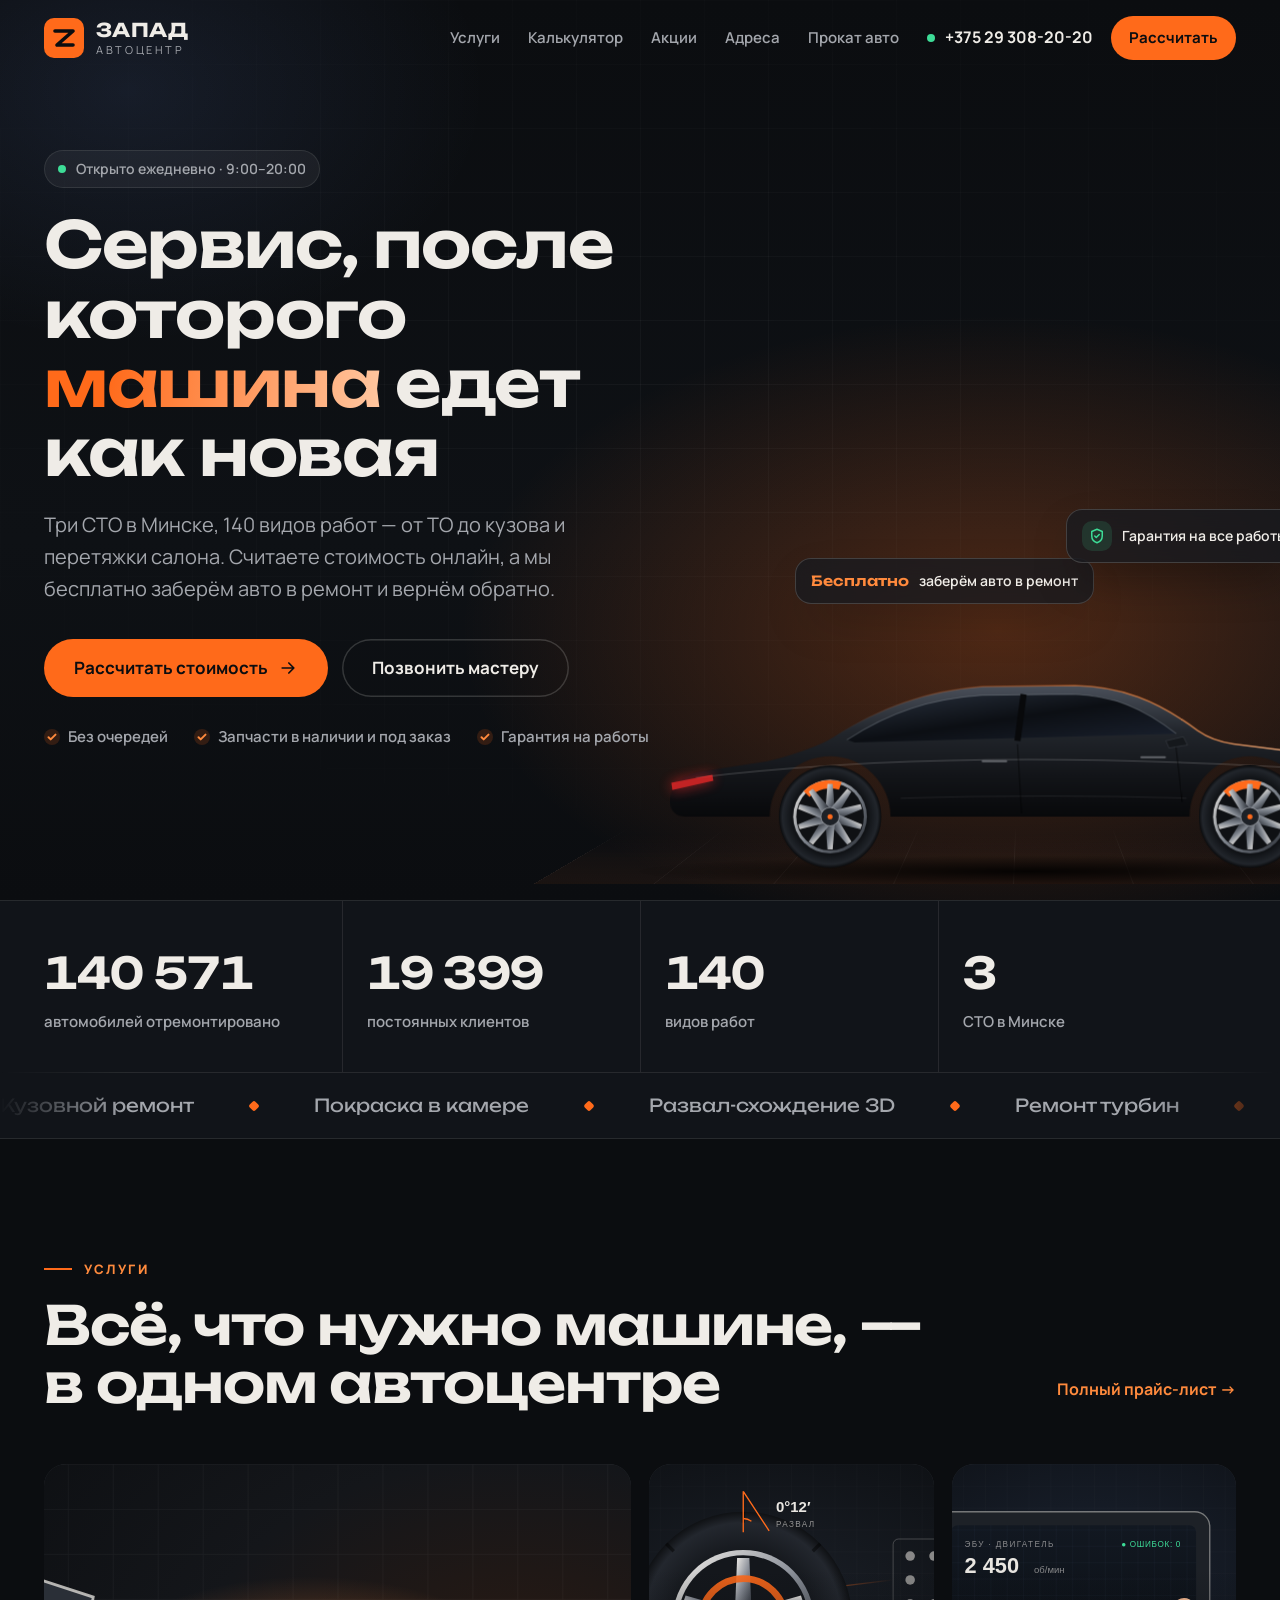
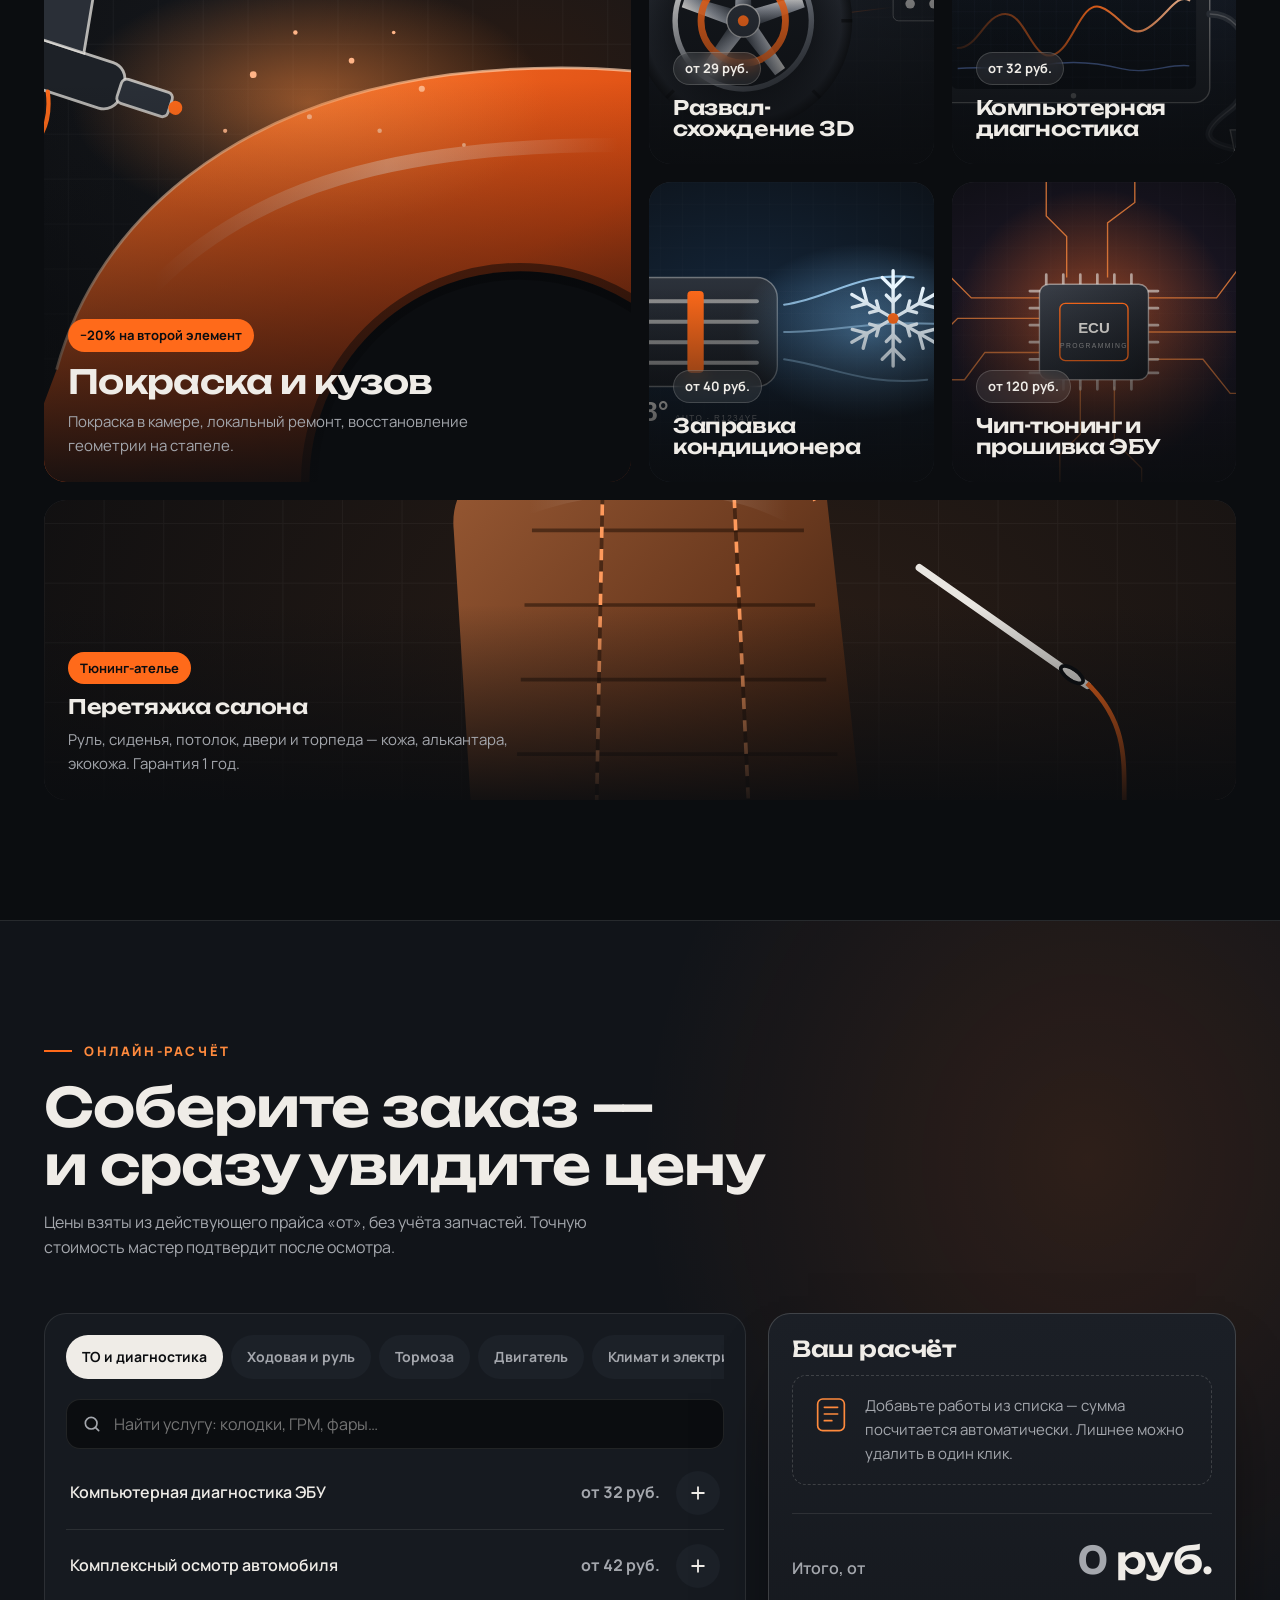
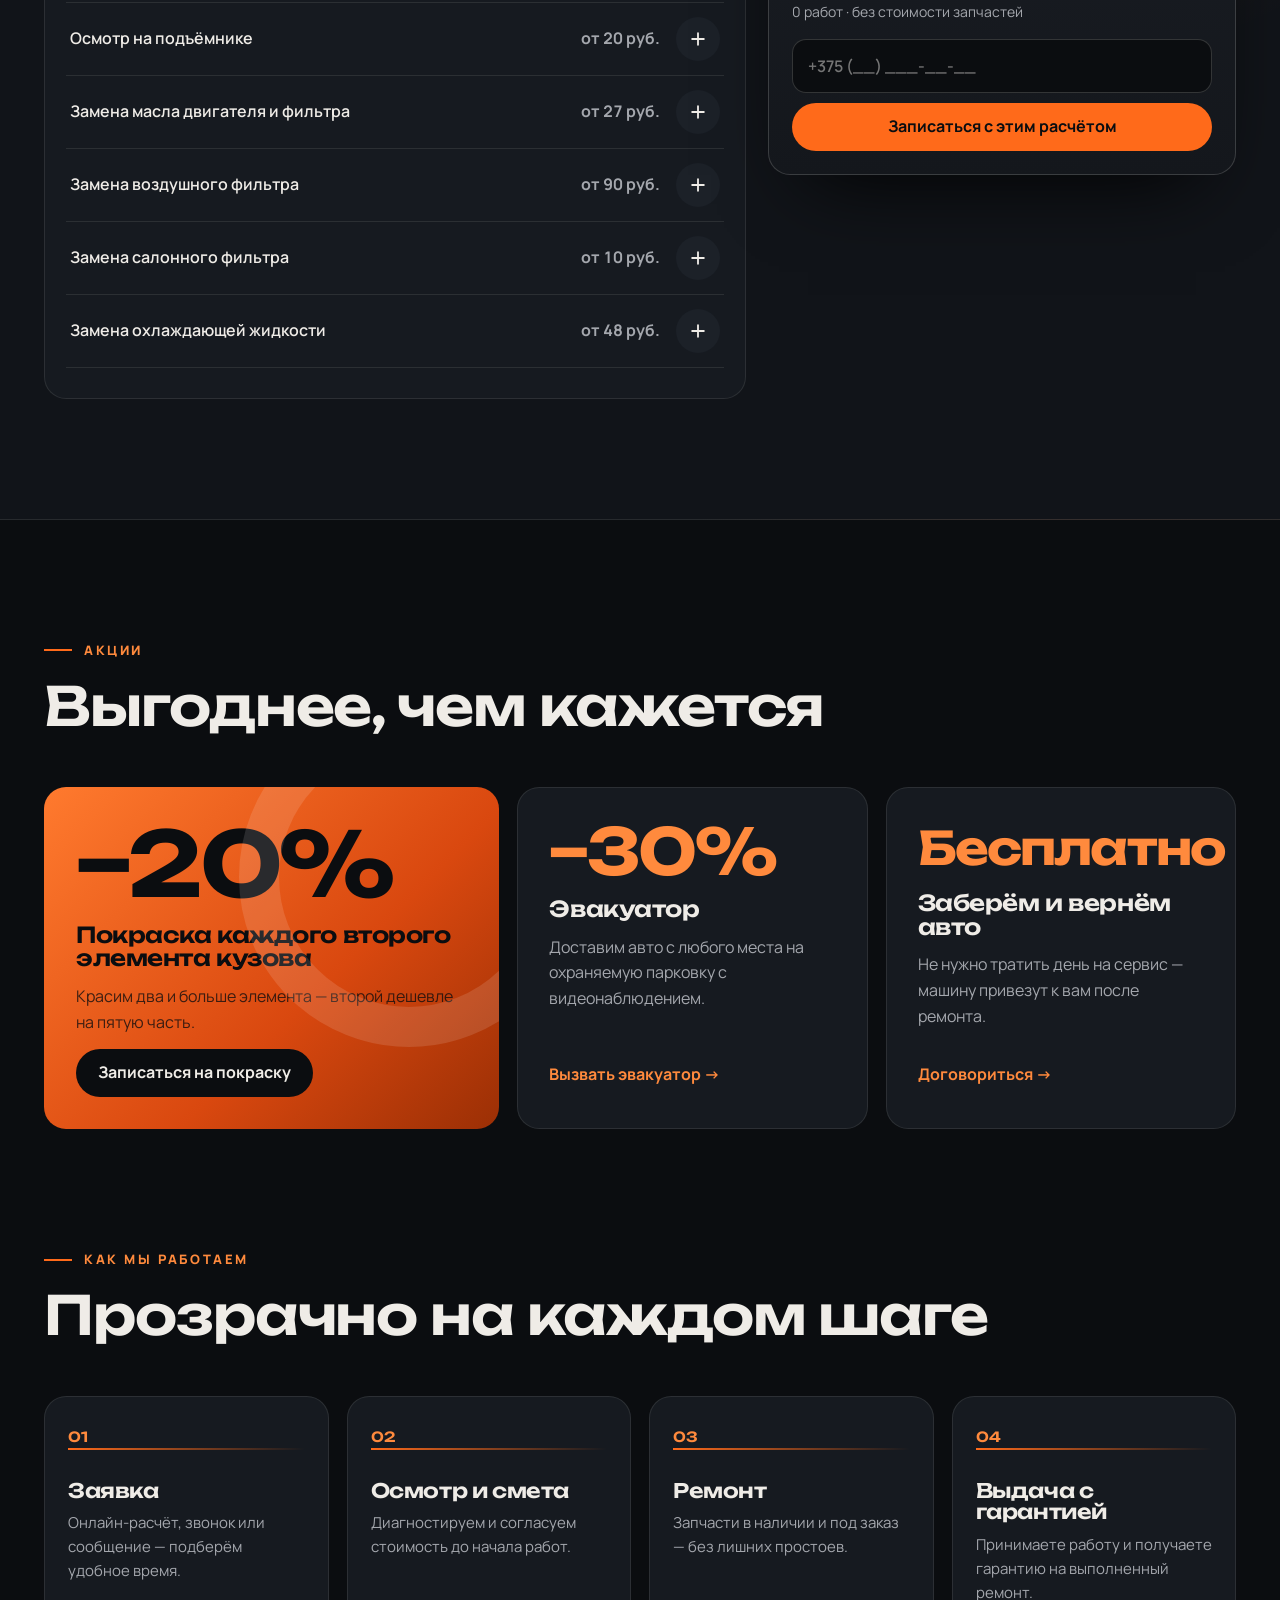
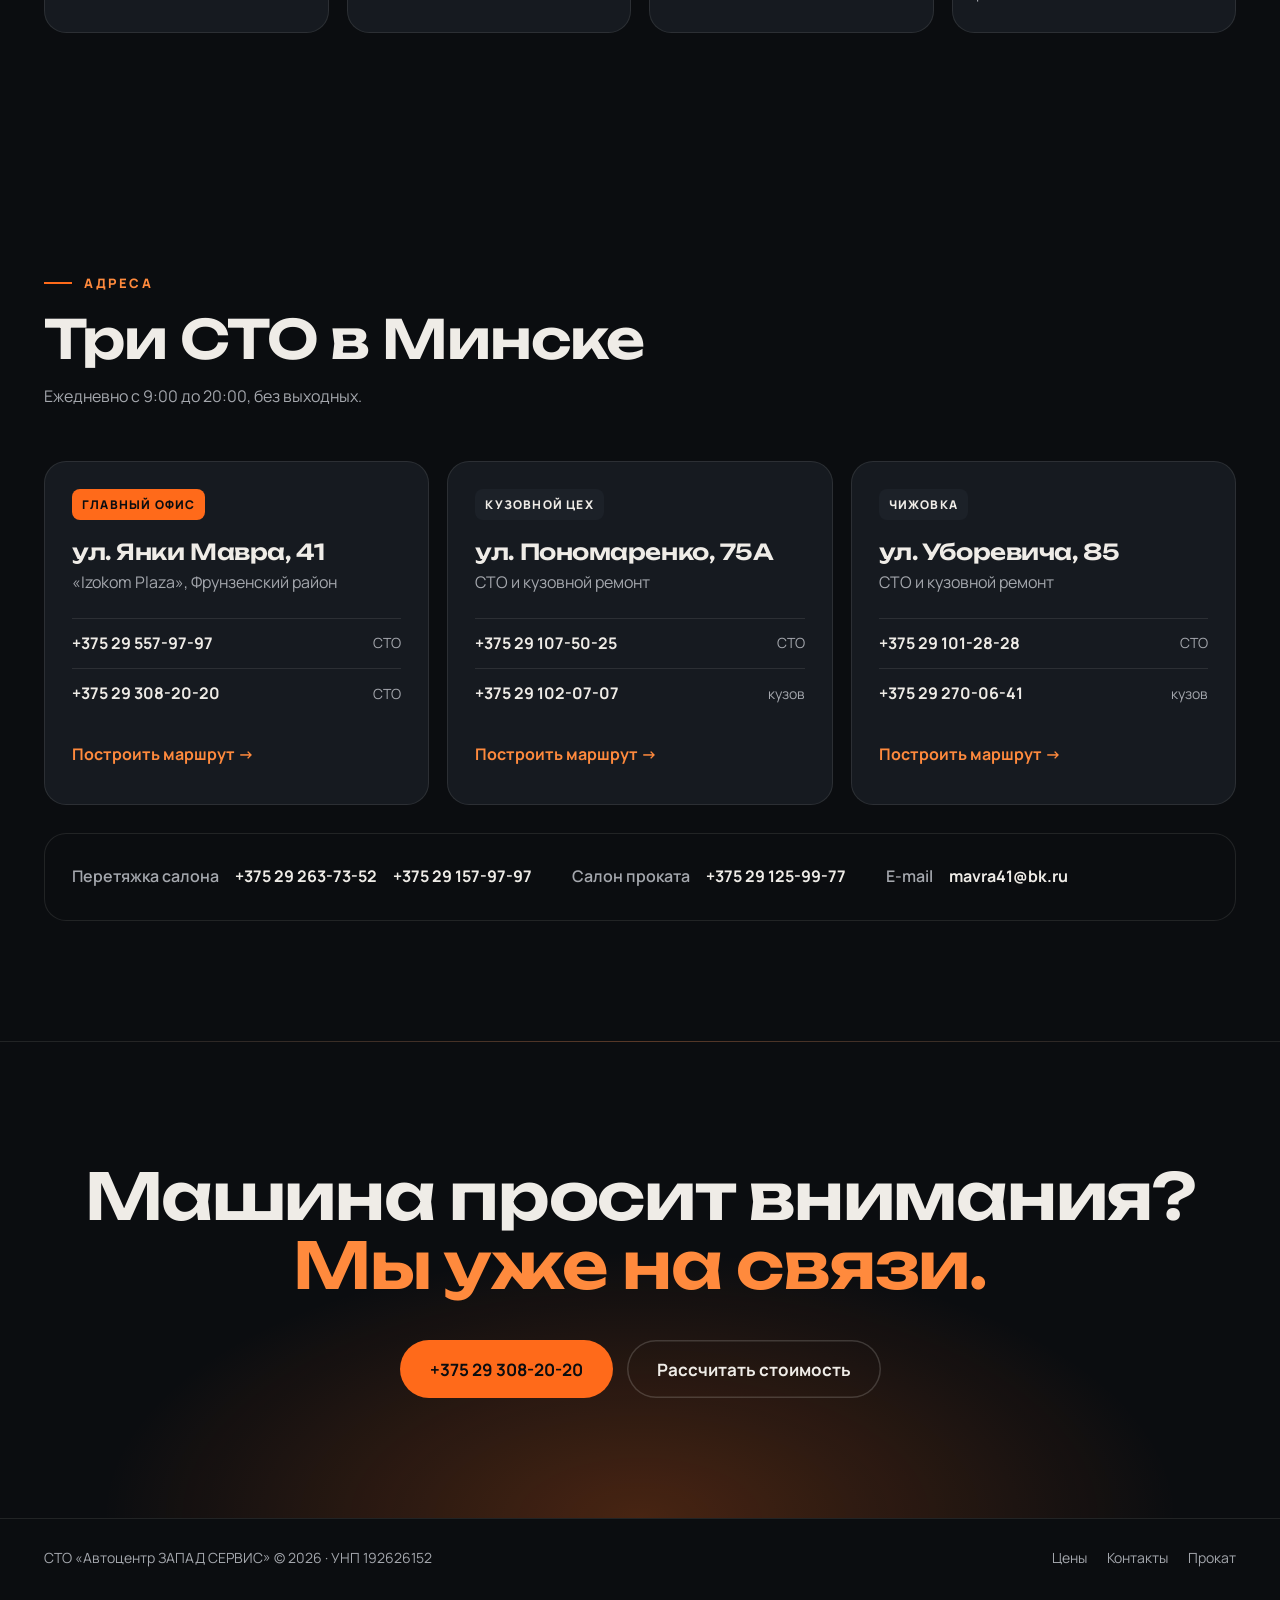
==== index.html @ 0e3f595d "Премиальный редизайн главной: hero с анимированным авто, услуги, онлайн-калькулятор, акции, адреса C" ====
<!doctype html>
<html lang="ru">
<head>
<meta charset="utf-8">
<meta name="viewport" content="width=device-width, initial-scale=1">
<title>Автоцентр ЗАПАД — СТО в Минске</title>
<meta name="description" content="Автоцентр ЗАПАД — ремонт и обслуживание автомобилей в Минске. 3 СТО, без выходных, онлайн-расчёт стоимости, бесплатно заберём авто в ремонт.">
<meta name="theme-color" content="#0b0d10">
<link rel="preconnect" href="https://fonts.googleapis.com">
<link rel="preconnect" href="https://fonts.gstatic.com" crossorigin>
<link href="https://fonts.googleapis.com/css2?family=Manrope:wght@400;500;600;700;800&family=Unbounded:wght@500;600;700&display=swap" rel="stylesheet">
<link rel="stylesheet" href="assets/css/style.css">
<link rel="icon" href="assets/img/favicon.svg" type="image/svg+xml">
</head>
<body>

<a class="skip" href="#main">К содержимому</a>

<header class="nav" id="top">
  <div class="wrap nav__in">
    <a class="logo" href="#top" aria-label="Автоцентр ЗАПАД — на главную">
      <svg class="logo__mark" viewBox="0 0 40 40" aria-hidden="true"><rect width="40" height="40" rx="10" fill="#ff6a1a"/><path d="M11 13h18L13 27h16" fill="none" stroke="#0b0d10" stroke-width="3.6" stroke-linecap="round" stroke-linejoin="round"/></svg>
      <span class="logo__txt"><b>ЗАПАД</b><small>автоцентр</small></span>
    </a>
    <nav class="nav__links" aria-label="Основное меню">
      <a href="#services">Услуги</a>
      <a href="#calc">Калькулятор</a>
      <a href="#offers">Акции</a>
      <a href="#locations">Адреса</a>
      <a href="https://stozapad.by/cat_rent/prokat-avto/">Прокат авто</a>
    </nav>
    <div class="nav__cta">
      <a class="nav__phone" href="tel:+375293082020"><span class="dot" aria-hidden="true"></span>+375 29 308-20-20</a>
      <a class="btn btn--sm" href="#calc">Рассчитать</a>
      <button class="burger" type="button" aria-label="Открыть меню" aria-expanded="false" aria-controls="mnav"><span></span><span></span></button>
    </div>
  </div>
  <div class="mnav" id="mnav" hidden>
    <a href="#services">Услуги</a><a href="#calc">Калькулятор</a><a href="#offers">Акции</a><a href="#locations">Адреса</a><a href="https://stozapad.by/cat_rent/prokat-avto/">Прокат авто</a>
    <a class="btn" href="tel:+375293082020">Позвонить</a>
  </div>
</header>

<main id="main">

<!-- HERO -->
<section class="hero">
  <div class="hero__glow" aria-hidden="true"></div>
  <div class="wrap hero__grid">
    <div class="hero__copy">
      <p class="eyebrow reveal"><span class="pulse" aria-hidden="true"></span>Открыто ежедневно · 9:00–20:00</p>
      <h1 class="reveal d1">Сервис, после которого <em>машина</em> едет как новая</h1>
      <p class="lead reveal d2">Три СТО в Минске, 140 видов работ — от ТО до кузова и перетяжки салона. Считаете стоимость онлайн, а мы бесплатно заберём авто в ремонт и вернём обратно.</p>
      <div class="hero__ctas reveal d3">
        <a class="btn btn--lg" href="#calc">Рассчитать стоимость
          <svg viewBox="0 0 24 24" aria-hidden="true"><path d="M5 12h14M13 6l6 6-6 6" fill="none" stroke="currentColor" stroke-width="2" stroke-linecap="round" stroke-linejoin="round"/></svg></a>
        <a class="btn btn--ghost btn--lg" href="tel:+375293082020">Позвонить мастеру</a>
      </div>
      <ul class="hero__ticks reveal d4">
        <li>Без очередей</li><li>Запчасти в наличии и под заказ</li><li>Гарантия на работы</li>
      </ul>
    </div>
  </div>

  <div class="stage" aria-hidden="true">
    <div class="stage__floor"></div>
    <svg class="car" viewBox="0 0 1600 600" preserveAspectRatio="xMidYMax meet">
      <defs>
        <linearGradient id="carBody" x1="0" y1="0" x2="0" y2="1">
          <stop offset="0" stop-color="#4a505a"/>
          <stop offset=".35" stop-color="#22262c"/>
          <stop offset=".7" stop-color="#121418"/>
          <stop offset="1" stop-color="#08090b"/>
        </linearGradient>
        <linearGradient id="carRim" x1="0" y1="0" x2="1" y2="0">
          <stop offset="0" stop-color="#ff6a1a" stop-opacity="0"/>
          <stop offset=".55" stop-color="#ff8a3d" stop-opacity=".6"/>
          <stop offset="1" stop-color="#ffd2b0"/>
        </linearGradient>
        <linearGradient id="carGlass" x1="0" y1="0" x2="1" y2="1">
          <stop offset="0" stop-color="#2b3340"/>
          <stop offset=".5" stop-color="#0c0f14"/>
          <stop offset="1" stop-color="#1b2230"/>
        </linearGradient>
        <linearGradient id="sweep" x1="0" y1="0" x2="1" y2="0">
          <stop offset="0" stop-color="#fff" stop-opacity="0"/>
          <stop offset=".5" stop-color="#fff" stop-opacity=".35"/>
          <stop offset="1" stop-color="#fff" stop-opacity="0"/>
        </linearGradient>
        <linearGradient id="beam" x1="0" y1="0" x2="1" y2="0">
          <stop offset="0" stop-color="#fff4e8" stop-opacity=".55"/>
          <stop offset="1" stop-color="#fff4e8" stop-opacity="0"/>
        </linearGradient>
        <radialGradient id="tireG" cx="50%" cy="50%" r="50%">
          <stop offset=".7" stop-color="#0d0f12"/>
          <stop offset=".93" stop-color="#22262c"/>
          <stop offset="1" stop-color="#0a0b0d"/>
        </radialGradient>
        <linearGradient id="rimG" x1="0" y1="0" x2="1" y2="1">
          <stop offset="0" stop-color="#f2efea"/>
          <stop offset=".5" stop-color="#7d838c"/>
          <stop offset="1" stop-color="#262a31"/>
        </linearGradient>
        <radialGradient id="shadowG" cx="50%" cy="50%" r="50%">
          <stop offset="0" stop-color="#000" stop-opacity=".85"/>
          <stop offset="1" stop-color="#000" stop-opacity="0"/>
        </radialGradient>
        <clipPath id="bodyClip">
          <path d="M110 440 C110 405 130 388 170 380 L300 360 C360 345 400 330 430 312 C520 255 610 222 720 214 L900 212 C990 214 1060 240 1140 300 C1160 314 1180 322 1210 326 L1400 350 C1460 358 1500 378 1505 410 L1508 440 C1508 458 1496 468 1478 468 L1360 468 A118 118 0 0 0 1124 468 L540 468 A118 118 0 0 0 304 468 L140 468 C122 468 110 458 110 440 Z"/>
        </clipPath>
        <g id="wheel">
          <circle r="100" fill="url(#tireG)"/>
          <circle r="72" fill="url(#rimG)"/>
          <circle r="66" fill="#0f1114"/>
          <path d="M-46 -44 A64 64 0 0 1 20 -60" stroke="#ff6a1a" stroke-width="16" fill="none" class="caliper"/>
          <g class="spokes">
            <g fill="url(#rimG)">
              <path d="M-5 -64 L5 -64 L9 -14 L-9 -14 Z"/>
              <path d="M-5 -64 L5 -64 L9 -14 L-9 -14 Z" transform="rotate(36)"/>
              <path d="M-5 -64 L5 -64 L9 -14 L-9 -14 Z" transform="rotate(72)"/>
              <path d="M-5 -64 L5 -64 L9 -14 L-9 -14 Z" transform="rotate(108)"/>
              <path d="M-5 -64 L5 -64 L9 -14 L-9 -14 Z" transform="rotate(144)"/>
              <path d="M-5 -64 L5 -64 L9 -14 L-9 -14 Z" transform="rotate(180)"/>
              <path d="M-5 -64 L5 -64 L9 -14 L-9 -14 Z" transform="rotate(216)"/>
              <path d="M-5 -64 L5 -64 L9 -14 L-9 -14 Z" transform="rotate(252)"/>
              <path d="M-5 -64 L5 -64 L9 -14 L-9 -14 Z" transform="rotate(288)"/>
              <path d="M-5 -64 L5 -64 L9 -14 L-9 -14 Z" transform="rotate(324)"/>
            </g>
            <circle r="18" fill="#1d2127" stroke="#cfd3d9" stroke-opacity=".5" stroke-width="2"/>
            <circle r="5" fill="#ff6a1a"/>
          </g>
        </g>
      </defs>

      <ellipse cx="808" cy="575" rx="760" ry="30" fill="url(#shadowG)"/>
      <path class="beam" d="M1500 392 L1600 330 L1600 520 Z" fill="url(#beam)"/>

      <g class="car__body">
        <path d="M110 440 C110 405 130 388 170 380 L300 360 C360 345 400 330 430 312 C520 255 610 222 720 214 L900 212 C990 214 1060 240 1140 300 C1160 314 1180 322 1210 326 L1400 350 C1460 358 1500 378 1505 410 L1508 440 C1508 458 1496 468 1478 468 L1360 468 A118 118 0 0 0 1124 468 L540 468 A118 118 0 0 0 304 468 L140 468 C122 468 110 458 110 440 Z" fill="url(#carBody)"/>
        <path d="M430 312 C520 255 610 222 720 214 L900 212 C990 214 1060 240 1140 300 C1160 314 1180 322 1210 326 L1400 350 C1460 358 1500 378 1505 410" fill="none" stroke="url(#carRim)" stroke-width="3"/>
        <path d="M455 318 C540 262 620 238 720 231 L895 229 C975 231 1035 257 1098 306 L470 323 Z" fill="url(#carGlass)"/>
        <path d="M455 318 C540 262 620 238 720 231 L895 229 C975 231 1035 257 1098 306" fill="none" stroke="#9aa3ad" stroke-opacity=".35" stroke-width="2"/>
        <path d="M800 229 L788 320" stroke="#08090b" stroke-width="12"/>
        <path d="M160 392 C500 352 900 342 1480 382" fill="none" stroke="#fff" stroke-opacity=".22" stroke-width="2"/>
        <path d="M560 432 C760 426 940 426 1118 432" fill="none" stroke="#fff" stroke-opacity=".08" stroke-width="2"/>
        <path d="M788 326 L796 462 M1096 318 L1110 440" stroke="#000" stroke-opacity=".55" stroke-width="2"/>
        <path d="M720 360 h46" stroke="#cfd3d9" stroke-opacity=".4" stroke-width="4" stroke-linecap="round"/>
        <path d="M1030 352 h46" stroke="#cfd3d9" stroke-opacity=".4" stroke-width="4" stroke-linecap="round"/>
        <path d="M1078 320 l34 -8 l8 16 l-36 6 z" fill="#15181c" stroke="#9aa3ad" stroke-opacity=".3"/>
        <path class="headlight" d="M1412 362 L1497 386 L1494 400 L1418 386 Z" fill="#fff6ec"/>
        <path class="taillight" d="M112 402 L192 386 L194 398 L114 416 Z" fill="#ff2a2a"/>
        <rect class="sweep" x="-400" y="180" width="260" height="320" fill="url(#sweep)" clip-path="url(#bodyClip)" transform="skewX(-18)"/>
      </g>

      <g transform="translate(422 468)"><g class="wheel"><use href="#wheel"/></g></g>
      <g transform="translate(1242 468)"><g class="wheel"><use href="#wheel"/></g></g>
    </svg>
    <div class="chip chip--a"><b>Бесплатно</b> заберём авто в ремонт</div>
    <div class="chip chip--b"><span class="chip__ic" aria-hidden="true"><svg viewBox="0 0 24 24"><path d="M12 3l7 3v6c0 4.5-3 7.6-7 9-4-1.4-7-4.5-7-9V6z" fill="none" stroke="currentColor" stroke-width="2" stroke-linejoin="round"/><path d="M9 12l2 2 4-4" fill="none" stroke="currentColor" stroke-width="2" stroke-linecap="round" stroke-linejoin="round"/></svg></span>Гарантия на все работы</div>
  </div>
</section>

<!-- STATS -->
<section class="stats" aria-label="Автоцентр в цифрах">
  <div class="wrap stats__grid">
    <div class="stat reveal"><b data-count="140578">140 578</b><span>автомобилей отремонтировано</span></div>
    <div class="stat reveal d1"><b data-count="19400">19 400</b><span>постоянных клиентов</span></div>
    <div class="stat reveal d2"><b data-count="140">140</b><span>видов работ</span></div>
    <div class="stat reveal d3"><b data-count="3">3</b><span>СТО в Минске</span></div>
  </div>
  <div class="marquee" aria-hidden="true">
    <div class="marquee__track">
      <span>Кузовной ремонт</span><span>Покраска в камере</span><span>Развал-схождение 3D</span><span>Ремонт турбин</span><span>Автоэлектрика</span><span>Перетяжка салона</span><span>Антикор</span><span>Чип-тюнинг</span><span>Ремонт микроавтобусов</span><span>Детейлинг</span>
      <span>Кузовной ремонт</span><span>Покраска в камере</span><span>Развал-схождение 3D</span><span>Ремонт турбин</span><span>Автоэлектрика</span><span>Перетяжка салона</span><span>Антикор</span><span>Чип-тюнинг</span><span>Ремонт микроавтобусов</span><span>Детейлинг</span>
    </div>
  </div>
</section>

<!-- SERVICES -->
<section class="section" id="services">
  <div class="wrap">
    <div class="head reveal">
      <p class="kicker">Услуги</p>
      <h2>Всё, что нужно машине, — <br class="br-lg">в одном автоцентре</h2>
      <a class="link-arrow" href="https://stozapad.by/ceny/">Полный прайс-лист →</a>
    </div>
    <div class="bento">
      <a class="card card--xl reveal" href="https://stozapad.by/uslugi/pokraska-avto/">
        <img src="assets/img/svc-paint.svg" alt="" width="640" height="440" loading="lazy">
        <div class="card__body"><span class="tag">−20% на второй элемент</span><h3>Покраска и кузов</h3><p>Покраска в камере, локальный ремонт, восстановление геометрии на стапеле.</p></div>
      </a>
      <a class="card reveal d1" href="https://stozapad.by/uslugi/razval-skhozhdenie-3d/">
        <img src="assets/img/svc-align.svg" alt="" width="640" height="440" loading="lazy">
        <div class="card__body"><span class="price">от 29 руб.</span><h3>Развал-схождение 3D</h3></div>
      </a>
      <a class="card reveal d2" href="https://stozapad.by/uslugi/diagnostika-avtomobilya/kompyuternaya-diagnostika-avtomobilya/">
        <img src="assets/img/svc-diag.svg" alt="" width="640" height="440" loading="lazy">
        <div class="card__body"><span class="price">от 32 руб.</span><h3>Компьютерная диагностика</h3></div>
      </a>
      <a class="card reveal" href="https://stozapad.by/uslugi/avtoehlektrika/zapravka-avtokondicionera/">
        <img src="assets/img/svc-ac.svg" alt="" width="640" height="440" loading="lazy">
        <div class="card__body"><span class="price">от 40 руб.</span><h3>Заправка кондиционера</h3></div>
      </a>
      <a class="card reveal d1" href="https://stozapad.by/uslugi/chip-tyuning/">
        <img src="assets/img/svc-chip.svg" alt="" width="640" height="440" loading="lazy">
        <div class="card__body"><span class="price">от 120 руб.</span><h3>Чип-тюнинг и прошивка ЭБУ</h3></div>
      </a>
      <a class="card card--wide reveal d2" href="https://stozapad.by/uslugi/peretyazhka-salona-avtomobilya/">
        <img src="assets/img/svc-interior.svg" alt="" width="640" height="440" loading="lazy">
        <div class="card__body"><span class="tag">Тюнинг-ателье</span><h3>Перетяжка салона</h3><p>Руль, сиденья, потолок, двери и торпеда — кожа, алькантара, экокожа. Гарантия 1 год.</p></div>
      </a>
    </div>
  </div>
</section>

<!-- CALCULATOR -->
<section class="section calc-sec" id="calc">
  <div class="wrap">
    <div class="head reveal">
      <p class="kicker">Онлайн-расчёт</p>
      <h2>Соберите заказ — <br class="br-lg">и сразу увидите цену</h2>
      <p class="head__sub">Цены взяты из действующего прайса «от», без учёта запчастей. Точную стоимость мастер подтвердит после осмотра.</p>
    </div>

    <div class="calc reveal">
      <div class="calc__pick">
        <div class="calc__tabs" role="tablist" aria-label="Категории работ"></div>
        <label class="calc__search">
          <svg viewBox="0 0 24 24" aria-hidden="true"><circle cx="11" cy="11" r="7" fill="none" stroke="currentColor" stroke-width="2"/><path d="M20 20l-4-4" stroke="currentColor" stroke-width="2" stroke-linecap="round"/></svg>
          <span class="sr">Поиск услуги</span>
          <input type="search" placeholder="Найти услугу: колодки, ГРМ, фары…" autocomplete="off">
        </label>
        <ul class="calc__list" aria-live="polite"></ul>
      </div>

      <aside class="calc__cart" aria-label="Предварительный расчёт">
        <div class="cart__head">
          <h3>Ваш расчёт</h3>
          <button class="cart__clear" type="button" hidden>Очистить</button>
        </div>
        <div class="cart__empty">
          <svg viewBox="0 0 48 48" aria-hidden="true"><rect x="8" y="6" width="32" height="38" rx="6" fill="none" stroke="currentColor" stroke-width="2"/><path d="M16 16h16M16 24h16M16 32h9" stroke="currentColor" stroke-width="2" stroke-linecap="round"/></svg>
          <p>Добавьте работы из списка — сумма посчитается автоматически. Лишнее можно удалить в один клик.</p>
        </div>
        <ul class="cart__list"></ul>
        <div class="cart__foot">
          <div class="cart__total"><span>Итого, от</span><b><span class="total-num">0</span> руб.</b></div>
          <p class="cart__note"><span class="cart__count">0 работ</span> · без стоимости запчастей</p>
          <form class="cart__form" novalidate>
            <label><span class="sr">Ваш телефон</span><input type="tel" name="phone" placeholder="+375 (__) ___-__-__" required inputmode="tel" autocomplete="tel"></label>
            <button class="btn btn--block" type="submit">Записаться с этим расчётом</button>
          </form>
          <p class="cart__ok" hidden role="status">Открыли письмо с вашим расчётом — отправьте его, и администратор перезвонит в рабочее время.</p>
        </div>
      </aside>
    </div>
  </div>
  <div class="toast" role="status" aria-live="polite" hidden><span class="toast__txt"></span><button type="button" class="toast__undo">Вернуть</button></div>
</section>

<!-- OFFERS -->
<section class="section" id="offers">
  <div class="wrap">
    <div class="head reveal">
      <p class="kicker">Акции</p>
      <h2>Выгоднее, чем кажется</h2>
    </div>
    <div class="offers">
      <article class="offer offer--hot reveal">
        <span class="offer__big">−20%</span>
        <h3>Покраска каждого второго элемента кузова</h3>
        <p>Красим два и больше элемента — второй дешевле на пятую часть.</p>
        <a class="btn btn--dark" href="tel:+375291020707">Записаться на покраску</a>
      </article>
      <article class="offer reveal d1">
        <span class="offer__big">−30%</span>
        <h3>Эвакуатор</h3>
        <p>Доставим авто с любого места на охраняемую парковку с видеонаблюдением.</p>
        <a class="link-arrow" href="tel:+375293082020">Вызвать эвакуатор →</a>
      </article>
      <article class="offer reveal d2">
        <span class="offer__big offer__big--word">Бесплатно</span>
        <h3>Заберём и вернём авто</h3>
        <p>Не нужно тратить день на сервис — машину привезут к вам после ремонта.</p>
        <a class="link-arrow" href="tel:+375293082020">Договориться →</a>
      </article>
    </div>
  </div>
</section>

<!-- PROCESS -->
<section class="section process-sec">
  <div class="wrap">
    <div class="head reveal">
      <p class="kicker">Как мы работаем</p>
      <h2>Прозрачно на каждом шаге</h2>
    </div>
    <ol class="steps">
      <li class="step reveal"><span class="step__n">01</span><h3>Заявка</h3><p>Онлайн-расчёт, звонок или сообщение — подберём удобное время.</p></li>
      <li class="step reveal d1"><span class="step__n">02</span><h3>Осмотр и смета</h3><p>Диагностируем и согласуем стоимость до начала работ.</p></li>
      <li class="step reveal d2"><span class="step__n">03</span><h3>Ремонт</h3><p>Запчасти в наличии и под заказ — без лишних простоев.</p></li>
      <li class="step reveal d3"><span class="step__n">04</span><h3>Выдача с гарантией</h3><p>Принимаете работу и получаете гарантию на выполненный ремонт.</p></li>
    </ol>
  </div>
</section>

<!-- LOCATIONS -->
<section class="section" id="locations">
  <div class="wrap">
    <div class="head reveal">
      <p class="kicker">Адреса</p>
      <h2>Три СТО в Минске</h2>
      <p class="head__sub">Ежедневно с 9:00 до 20:00, без выходных.</p>
    </div>
    <div class="locs">
      <article class="loc reveal">
        <span class="loc__badge">Главный офис</span>
        <h3>ул. Янки Мавра, 41</h3>
        <p class="loc__sub">«Izokom Plaza», Фрунзенский район</p>
        <ul><li><a href="tel:+375295579797">+375 29 557-97-97</a><span>СТО</span></li><li><a href="tel:+375293082020">+375 29 308-20-20</a><span>СТО</span></li></ul>
        <a class="link-arrow" href="https://yandex.by/maps/?text=%D0%9C%D0%B8%D0%BD%D1%81%D0%BA%2C%20%D1%83%D0%BB.%20%D0%AF%D0%BD%D0%BA%D0%B8%20%D0%9C%D0%B0%D0%B2%D1%80%D0%B0%2C%2041" target="_blank" rel="noopener">Построить маршрут →</a>
      </article>
      <article class="loc reveal d1">
        <span class="loc__badge loc__badge--alt">Кузовной цех</span>
        <h3>ул. Пономаренко, 75А</h3>
        <p class="loc__sub">СТО и кузовной ремонт</p>
        <ul><li><a href="tel:+375291075025">+375 29 107-50-25</a><span>СТО</span></li><li><a href="tel:+375291020707">+375 29 102-07-07</a><span>кузов</span></li></ul>
        <a class="link-arrow" href="https://yandex.by/maps/?text=%D0%9C%D0%B8%D0%BD%D1%81%D0%BA%2C%20%D1%83%D0%BB.%20%D0%9F%D0%BE%D0%BD%D0%BE%D0%BC%D0%B0%D1%80%D0%B5%D0%BD%D0%BA%D0%BE%2C%2075%D0%90" target="_blank" rel="noopener">Построить маршрут →</a>
      </article>
      <article class="loc reveal d2">
        <span class="loc__badge loc__badge--alt">Чижовка</span>
        <h3>ул. Уборевича, 85</h3>
        <p class="loc__sub">СТО и кузовной ремонт</p>
        <ul><li><a href="tel:+375291012828">+375 29 101-28-28</a><span>СТО</span></li><li><a href="tel:+375292700641">+375 29 270-06-41</a><span>кузов</span></li></ul>
        <a class="link-arrow" href="https://yandex.by/maps/?text=%D0%9C%D0%B8%D0%BD%D1%81%D0%BA%2C%20%D1%83%D0%BB.%20%D0%A3%D0%B1%D0%BE%D1%80%D0%B5%D0%B2%D0%B8%D1%87%D0%B0%2C%2085" target="_blank" rel="noopener">Построить маршрут →</a>
      </article>
    </div>
    <div class="extra reveal">
      <div><b>Перетяжка салона</b><a href="tel:+375292637352">+375 29 263-73-52</a><a href="tel:+375291579797">+375 29 157-97-97</a></div>
      <div><b>Салон проката</b><a href="tel:+375291259977">+375 29 125-99-77</a></div>
      <div><b>E-mail</b><a href="mailto:mavra41@bk.ru">mavra41@bk.ru</a></div>
    </div>
  </div>
</section>

<!-- FINAL CTA -->
<section class="final">
  <div class="wrap final__in reveal">
    <h2>Машина просит внимания?<br><em>Мы уже на связи.</em></h2>
    <div class="final__ctas">
      <a class="btn btn--lg" href="tel:+375293082020">+375 29 308-20-20</a>
      <a class="btn btn--ghost btn--lg" href="#calc">Рассчитать стоимость</a>
    </div>
  </div>
</section>

</main>

<footer class="foot">
  <div class="wrap foot__in">
    <p>СТО «Автоцентр ЗАПАД СЕРВИС» © 2026 · УНП 192626152</p>
    <nav aria-label="Дополнительно"><a href="https://stozapad.by/ceny/">Цены</a><a href="https://stozapad.by/kontakty/">Контакты</a><a href="https://stozapad.by/cat_rent/prokat-avto/">Прокат</a></nav>
  </div>
</footer>

<div class="mbar">
  <a class="btn btn--ghost" href="#calc">Расчёт <span class="mbar__sum" hidden></span></a>
  <a class="btn" href="tel:+375293082020">Позвонить</a>
</div>

<script src="assets/js/main.js"></script>
</body>
</html>
---- assets/css/style.css ----
:root{
  --bg:#0b0d10;
  --bg-2:#111419;
  --surface:#161a20;
  --surface-2:#1c2128;
  --line:rgba(233,230,225,.10);
  --line-2:rgba(233,230,225,.18);
  --text:#efece7;
  --muted:#a4a7ad;
  --accent:#ff6a1a;
  --accent-2:#ff8a3d;
  --on-accent:#0b0d10;
  --ok:#3ddc97;
  --r:22px;
  --r-sm:14px;
  --ease:cubic-bezier(.2,.8,.2,1);
  --display:"Unbounded",system-ui,sans-serif;
  --body:"Manrope",system-ui,-apple-system,"Segoe UI",sans-serif;
  color-scheme:dark;
}
*{box-sizing:border-box}
html{scroll-behavior:smooth;-webkit-text-size-adjust:100%}
body{margin:0;background:var(--bg);color:var(--text);font:400 16px/1.6 var(--body);overflow-x:hidden;-webkit-font-smoothing:antialiased}
img{max-width:100%;display:block}
a{color:inherit;text-decoration:none}
button{font:inherit;color:inherit}
h1,h2,h3{margin:0;font-family:var(--display);font-weight:600;letter-spacing:-.02em;line-height:1.08}
p{margin:0}
[hidden]{display:none!important}
.sr{position:absolute;width:1px;height:1px;overflow:hidden;clip:rect(0 0 0 0);white-space:nowrap}
.skip{position:absolute;left:16px;top:-60px;z-index:100;background:var(--accent);color:var(--on-accent);padding:10px 16px;border-radius:10px;font-weight:700}
.skip:focus{top:16px}
:focus-visible{outline:2px solid var(--accent);outline-offset:3px;border-radius:8px}
.wrap{width:100%;max-width:1240px;margin:0 auto;padding:0 24px}

/* ---------- buttons ---------- */
.btn{display:inline-flex;align-items:center;justify-content:center;gap:10px;min-height:48px;padding:0 22px;border-radius:999px;background:var(--accent);color:var(--on-accent);font-weight:700;border:0;cursor:pointer;transition:transform .3s var(--ease),box-shadow .3s var(--ease),background .3s;white-space:nowrap}
.btn svg{width:20px;height:20px;transition:transform .3s var(--ease)}
.btn:hover{transform:translateY(-2px);box-shadow:0 14px 40px -12px rgba(255,106,26,.7)}
.btn:hover svg{transform:translateX(4px)}
.btn--lg{min-height:58px;padding:0 30px;font-size:17px}
.btn--sm{min-height:44px;padding:0 18px;font-size:15px}
.btn--ghost{background:transparent;color:var(--text);box-shadow:inset 0 0 0 1.5px var(--line-2)}
.btn--ghost:hover{box-shadow:inset 0 0 0 1.5px var(--text);background:rgba(255,255,255,.04)}
.btn--dark{background:var(--bg);color:var(--text)}
.btn--dark:hover{box-shadow:0 14px 40px -12px rgba(0,0,0,.7)}
.btn--block{width:100%}
.link-arrow{color:var(--accent-2);font-weight:700;display:inline-flex;min-height:44px;align-items:center;transition:color .2s}
.link-arrow:hover{color:var(--text)}

/* ---------- nav ---------- */
.nav{position:fixed;inset:0 0 auto;z-index:50;transition:background .4s,backdrop-filter .4s,box-shadow .4s}
.nav.is-scrolled{background:rgba(11,13,16,.72);backdrop-filter:blur(18px) saturate(1.4);-webkit-backdrop-filter:blur(18px) saturate(1.4);box-shadow:0 1px 0 var(--line)}
.nav__in{display:flex;align-items:center;gap:28px;height:76px}
.logo{display:flex;align-items:center;gap:12px}
.logo__mark{width:40px;height:40px}
.logo__txt{display:flex;flex-direction:column;line-height:1}
.logo__txt b{font-family:var(--display);font-size:19px;letter-spacing:.04em}
.logo__txt small{font-size:11px;letter-spacing:.24em;text-transform:uppercase;color:var(--muted);margin-top:4px}
.nav__links{display:flex;gap:28px;margin-left:auto}
.nav__links a{font-weight:600;font-size:15px;color:var(--muted);position:relative;padding:8px 0;transition:color .2s}
.nav__links a::after{content:"";position:absolute;left:0;right:0;bottom:2px;height:2px;background:var(--accent);transform:scaleX(0);transform-origin:left;transition:transform .35s var(--ease)}
.nav__links a:hover{color:var(--text)}
.nav__links a:hover::after{transform:scaleX(1)}
.nav__cta{display:flex;align-items:center;gap:18px}
.nav__phone{font-weight:700;display:flex;align-items:center;gap:10px;white-space:nowrap}
.dot{width:8px;height:8px;border-radius:50%;background:var(--ok);box-shadow:0 0 0 0 rgba(61,220,151,.6);animation:ping 2s infinite}
@keyframes ping{70%{box-shadow:0 0 0 10px rgba(61,220,151,0)}100%{box-shadow:0 0 0 0 rgba(61,220,151,0)}}
.burger{display:none;width:44px;height:44px;border:0;background:var(--surface-2);border-radius:12px;cursor:pointer;flex-direction:column;justify-content:center;align-items:center;gap:6px}
.burger span{width:18px;height:2px;background:var(--text);border-radius:2px;transition:transform .3s var(--ease)}
.burger[aria-expanded="true"] span:first-child{transform:translateY(4px) rotate(45deg)}
.burger[aria-expanded="true"] span:last-child{transform:translateY(-4px) rotate(-45deg)}
.mnav{display:flex;flex-direction:column;gap:4px;padding:8px 24px 24px;background:rgba(11,13,16,.96);backdrop-filter:blur(18px)}
.mnav[hidden]{display:none}
.mnav a:not(.btn){padding:14px 0;font-weight:600;font-size:18px;border-bottom:1px solid var(--line)}
.mnav .btn{margin-top:16px}

/* ---------- hero ---------- */
.hero{position:relative;padding:150px 0 120px;min-height:min(100vh,980px);display:flex;flex-direction:column;overflow:hidden;isolation:isolate}
.hero__glow{position:absolute;inset:0;z-index:-1;background:
  radial-gradient(60% 50% at 78% 70%,rgba(255,106,26,.28),transparent 70%),
  radial-gradient(40% 40% at 10% 10%,rgba(122,162,255,.10),transparent 70%),
  linear-gradient(180deg,#0b0d10 0%,#0e1115 60%,#0b0d10 100%)}
.hero__glow::after{content:"";position:absolute;inset:0;background-image:linear-gradient(rgba(255,255,255,.035) 1px,transparent 1px),linear-gradient(90deg,rgba(255,255,255,.035) 1px,transparent 1px);background-size:64px 64px;mask-image:radial-gradient(70% 60% at 50% 40%,#000,transparent)}
.hero__copy{max-width:640px;position:relative;z-index:2}
.eyebrow{display:inline-flex;align-items:center;gap:10px;padding:8px 14px;border-radius:999px;background:rgba(255,255,255,.05);box-shadow:inset 0 0 0 1px var(--line);font-size:14px;font-weight:600;color:var(--muted)}
.pulse{width:8px;height:8px;border-radius:50%;background:var(--ok);animation:ping 2s infinite}
.hero h1{font-size:clamp(36px,5vw,70px);margin:22px 0 22px;font-weight:600}
.hero h1 em{font-style:normal;background:linear-gradient(100deg,var(--accent) 10%,#ffc59e 50%,var(--accent) 90%);background-size:200% 100%;-webkit-background-clip:text;background-clip:text;color:transparent;animation:shine 6s linear infinite}
@keyframes shine{to{background-position:-200% 0}}
.lead{font-size:clamp(17px,1.6vw,20px);color:var(--muted);max-width:600px}
.hero__ctas{display:flex;flex-wrap:wrap;gap:14px;margin-top:34px}
.hero__ticks{list-style:none;padding:0;margin:28px 0 0;display:flex;flex-wrap:wrap;gap:10px 26px;color:var(--muted);font-size:15px;font-weight:600}
.hero__ticks li{display:flex;align-items:center;gap:8px}
.hero__ticks li::before{content:"";width:16px;height:16px;border-radius:50%;background:rgba(255,106,26,.16) url("data:image/svg+xml,%3Csvg xmlns='http://www.w3.org/2000/svg' viewBox='0 0 16 16'%3E%3Cpath d='M4.5 8.2l2.2 2.2 4.8-4.8' fill='none' stroke='%23ff8a3d' stroke-width='2' stroke-linecap='round' stroke-linejoin='round'/%3E%3C/svg%3E") center/16px no-repeat}

.stage{position:absolute;right:-12vw;bottom:16px;width:64vw;max-width:1300px;aspect-ratio:1600/600;pointer-events:none;z-index:1}
.stage__floor{position:absolute;left:-10%;right:-10%;bottom:0;height:45%;background:linear-gradient(180deg,transparent,rgba(255,106,26,.06)),repeating-linear-gradient(90deg,rgba(255,255,255,.05) 0 1px,transparent 1px 120px);transform:perspective(500px) rotateX(60deg);transform-origin:bottom;mask-image:linear-gradient(180deg,transparent,#000 60%)}
.car{position:absolute;inset:0;width:100%;height:100%;animation:driveIn 2.2s var(--ease) .3s both}
@keyframes driveIn{from{transform:translateX(-70%)}to{transform:translateX(0)}}
.wheel{transform-box:fill-box;transform-origin:center;animation:spin 2.2s var(--ease) .3s both}
@keyframes spin{from{transform:rotate(-1080deg)}to{transform:rotate(0)}}
.caliper{transform-box:fill-box}
.headlight{filter:drop-shadow(0 0 10px #fff) drop-shadow(0 0 30px #ffb487);opacity:.3;animation:lightOn .5s 2.4s forwards}
.taillight{filter:drop-shadow(0 0 12px #ff2a2a);animation:brake 2.2s .3s both}
@keyframes brake{0%,70%{opacity:.4}85%{opacity:1}100%{opacity:.75}}
@keyframes lightOn{0%{opacity:.3}30%{opacity:1}45%{opacity:.4}100%{opacity:1}}
.beam{opacity:0;animation:fadeIn 1s 2.6s forwards}
.sweep{animation:sweep 7s 3s infinite}
@keyframes sweep{0%{transform:skewX(-18deg) translateX(0)}35%,100%{transform:skewX(-18deg) translateX(2300px)}}
@keyframes fadeIn{to{opacity:1}}
.chip{position:absolute;display:flex;align-items:center;gap:10px;padding:12px 16px;border-radius:16px;background:rgba(22,26,32,.72);backdrop-filter:blur(14px);-webkit-backdrop-filter:blur(14px);box-shadow:inset 0 0 0 1px var(--line-2),0 20px 50px -20px #000;font-size:14px;font-weight:600;opacity:0;animation:pop .8s var(--ease) forwards}
.chip b{color:var(--accent-2);font-family:var(--display);font-weight:600}
.chip__ic{width:30px;height:30px;border-radius:10px;background:rgba(61,220,151,.14);color:var(--ok);display:grid;place-items:center}
.chip__ic svg{width:18px;height:18px}
.chip--a{left:22%;top:-6%;animation-delay:2.7s}
.chip--b{right:16%;top:-22%;animation-delay:3s}
@keyframes pop{from{opacity:0;transform:translateY(16px) scale(.96)}to{opacity:1;transform:none}}
.chip--a,.chip--b{animation-name:pop,float;animation-duration:.8s,6s;animation-timing-function:var(--ease),ease-in-out;animation-iteration-count:1,infinite;animation-fill-mode:forwards,none}
.chip--a{animation-delay:2.7s,3.5s}.chip--b{animation-delay:3s,3.8s}
@keyframes float{50%{transform:translateY(-8px)}}

/* ---------- stats ---------- */
.stats{border-top:1px solid var(--line);border-bottom:1px solid var(--line);background:var(--bg-2)}
.stats__grid{display:grid;grid-template-columns:repeat(4,minmax(0,1fr))}
.stat{padding:38px 24px;border-left:1px solid var(--line)}
.stat:first-child{border-left:0;padding-left:0}
.stat b{display:block;font-family:var(--display);font-weight:600;font-size:clamp(28px,3.4vw,46px);letter-spacing:-.02em;font-variant-numeric:tabular-nums}
.stat span{color:var(--muted);font-weight:600;font-size:15px}
.marquee{overflow:hidden;border-top:1px solid var(--line);padding:18px 0;mask-image:linear-gradient(90deg,transparent,#000 10%,#000 90%,transparent)}
.marquee__track{display:flex;gap:56px;width:max-content;animation:marq 40s linear infinite}
.marquee__track span{font-family:var(--display);font-size:18px;color:var(--muted);white-space:nowrap;display:flex;align-items:center;gap:56px}
.marquee__track span::after{content:"";width:8px;height:8px;border-radius:2px;background:var(--accent);transform:rotate(45deg)}
@keyframes marq{to{transform:translateX(-50%)}}

/* ---------- sections ---------- */
.section{padding:120px 0}
.head{display:grid;grid-template-columns:1fr auto;align-items:end;gap:16px 40px;margin-bottom:52px}
.head .kicker,.head h2{grid-column:1}
.head .link-arrow{grid-column:2;grid-row:2}
.head__sub{grid-column:1;color:var(--muted);max-width:620px}
.kicker{font-size:13px;font-weight:800;letter-spacing:.2em;text-transform:uppercase;color:var(--accent-2);display:flex;align-items:center;gap:12px}
.kicker::before{content:"";width:28px;height:2px;background:var(--accent)}
.head h2{font-size:clamp(30px,4.2vw,56px)}

/* bento */
.bento{display:grid;grid-template-columns:repeat(4,minmax(0,1fr));grid-auto-rows:300px;gap:18px}
.card{position:relative;border-radius:var(--r);overflow:hidden;background:var(--surface);box-shadow:inset 0 0 0 1px var(--line);isolation:isolate;transition:transform .5s var(--ease),box-shadow .5s var(--ease)}
.card img{position:absolute;inset:0;width:100%;height:100%;object-fit:cover;z-index:-2;transition:transform 1.2s var(--ease)}
.card::after{content:"";position:absolute;inset:0;z-index:-1;background:linear-gradient(180deg,transparent 35%,rgba(11,13,16,.92))}
.card:hover{transform:translateY(-6px);box-shadow:inset 0 0 0 1px rgba(255,106,26,.5),0 30px 60px -30px rgba(255,106,26,.45)}
.card:hover img{transform:scale(1.07)}
.card__body{position:absolute;left:0;right:0;bottom:0;padding:24px}
.card h3{font-size:20px;font-weight:600}
.card p{color:var(--muted);margin-top:10px;max-width:440px;font-size:15px}
.card--xl{grid-column:span 2;grid-row:span 2}
.card--xl h3{font-size:clamp(24px,2.6vw,34px)}
.card--wide{grid-column:1/-1}
.card--wide img{object-position:center 30%}
.tag,.price{display:inline-block;margin-bottom:12px;font-size:13px;font-weight:700;padding:6px 12px;border-radius:999px}
.tag{background:var(--accent);color:var(--on-accent)}
.price{background:rgba(255,255,255,.08);backdrop-filter:blur(8px);box-shadow:inset 0 0 0 1px var(--line-2)}

/* ---------- calculator ---------- */
.calc-sec{background:radial-gradient(50% 60% at 85% 20%,rgba(255,106,26,.12),transparent 70%),var(--bg-2);border-top:1px solid var(--line);border-bottom:1px solid var(--line)}
.calc{display:grid;grid-template-columns:minmax(0,1.5fr) minmax(320px,1fr);gap:22px;align-items:start}
.calc__pick{background:var(--surface);border-radius:var(--r);box-shadow:inset 0 0 0 1px var(--line);padding:22px}
.calc__tabs{display:flex;gap:8px;overflow-x:auto;padding-bottom:6px;scrollbar-width:none}
.calc__tabs::-webkit-scrollbar{display:none}
.tab{flex:none;min-height:44px;padding:0 16px;border-radius:999px;border:0;background:var(--surface-2);color:var(--muted);font-weight:700;font-size:14px;cursor:pointer;transition:background .25s,color .25s}
.tab:hover{color:var(--text)}
.tab[aria-selected="true"]{background:var(--text);color:var(--bg)}
.calc__search{display:flex;align-items:center;gap:10px;margin:14px 0 8px;padding:0 16px;border-radius:14px;background:var(--bg);box-shadow:inset 0 0 0 1px var(--line);color:var(--muted)}
.calc__search:focus-within{box-shadow:inset 0 0 0 1.5px var(--accent)}
.calc__search svg{width:20px;height:20px;flex:none}
.calc__search input{flex:1;min-width:0;height:50px;border:0;background:transparent;color:var(--text);font:inherit;outline:none}
.calc__list{list-style:none;margin:0;padding:0;max-height:520px;overflow-y:auto}
.svc{display:flex;align-items:center;gap:16px;padding:14px 4px;border-bottom:1px solid var(--line);animation:rowIn .45s var(--ease) both}
@keyframes rowIn{from{opacity:0;transform:translateY(8px)}}
.svc__name{flex:1;min-width:0;font-weight:600}
.svc__name small{display:block;color:var(--muted);font-weight:500;font-size:13px}
.svc__price{font-weight:700;white-space:nowrap;color:var(--muted);font-variant-numeric:tabular-nums}
.add{flex:none;width:44px;height:44px;border-radius:50%;border:0;background:var(--surface-2);display:grid;place-items:center;cursor:pointer;transition:background .25s,transform .25s var(--ease),color .25s}
.add svg{width:20px;height:20px;transition:transform .35s var(--ease)}
.add:hover{background:var(--accent);color:var(--on-accent)}
.add[aria-pressed="true"]{background:var(--accent);color:var(--on-accent)}
.add[aria-pressed="true"] svg{transform:rotate(135deg)}
.svc--empty{justify-content:center;color:var(--muted);padding:40px 0;border:0}

.calc__cart{position:sticky;top:96px;background:linear-gradient(180deg,#1b1f26,#14171c);border-radius:var(--r);box-shadow:inset 0 0 0 1px var(--line-2),0 40px 80px -40px #000;padding:24px;display:flex;flex-direction:column;gap:14px}
.cart__head{display:flex;align-items:center;justify-content:space-between}
.cart__head h3{font-size:22px}
.cart__clear{border:0;background:none;color:var(--muted);font-weight:700;font-size:14px;min-height:44px;padding:0 6px;cursor:pointer;text-decoration:underline;text-underline-offset:4px}
.cart__clear:hover{color:var(--text)}
.cart__empty{display:flex;gap:14px;align-items:flex-start;color:var(--muted);font-size:15px;padding:18px;border-radius:var(--r-sm);border:1px dashed var(--line-2)}
.cart__empty svg{width:40px;height:40px;flex:none;color:var(--accent-2)}
.cart__list{list-style:none;margin:0;padding:0;display:flex;flex-direction:column;gap:8px;max-height:340px;overflow-y:auto}
.line{display:grid;grid-template-columns:1fr auto auto;align-items:center;gap:10px;padding:10px 8px 10px 14px;border-radius:var(--r-sm);background:rgba(255,255,255,.04);box-shadow:inset 0 0 0 1px var(--line);animation:lineIn .45s var(--ease) both;transform-origin:top}
.line.is-out{animation:lineOut .35s var(--ease) forwards}
@keyframes lineIn{from{opacity:0;transform:translateX(24px) scale(.97)}}
@keyframes lineOut{to{opacity:0;transform:translateX(-30px);height:0;padding-top:0;padding-bottom:0;margin-top:-8px}}
.line__name{font-weight:600;font-size:15px;line-height:1.3}
.line__name small{display:block;color:var(--muted);font-size:13px;font-weight:600;margin-top:2px;font-variant-numeric:tabular-nums}
.qty{display:flex;align-items:center;gap:2px;background:var(--bg);border-radius:999px;padding:2px}
.qty button{width:32px;height:32px;border:0;border-radius:50%;background:transparent;cursor:pointer;font-weight:800}
.qty button:hover{background:var(--surface-2)}
.qty output{min-width:18px;text-align:center;font-weight:700;font-size:14px}
.del{width:44px;height:44px;border:0;border-radius:12px;background:transparent;color:var(--muted);display:grid;place-items:center;cursor:pointer;transition:background .2s,color .2s}
.del svg{width:18px;height:18px}
.del:hover{background:rgba(255,80,60,.14);color:#ff8a7a}
.cart__foot{border-top:1px solid var(--line);padding-top:16px;display:flex;flex-direction:column;gap:10px}
.cart__total{display:flex;align-items:baseline;justify-content:space-between;gap:12px}
.cart__total span{color:var(--muted);font-weight:600}
.cart__total b{font-family:var(--display);font-size:38px;font-weight:600;letter-spacing:-.02em;font-variant-numeric:tabular-nums}
.cart__total b.bump{animation:bump .4s var(--ease)}
@keyframes bump{40%{transform:scale(1.06);color:var(--accent-2)}}
.cart__note{color:var(--muted);font-size:14px}
.cart__form{display:flex;flex-direction:column;gap:10px;margin-top:6px}
.cart__form input{width:100%;height:54px;border-radius:14px;border:0;background:var(--bg);box-shadow:inset 0 0 0 1px var(--line-2);color:var(--text);font:600 16px var(--body);padding:0 16px;outline:none}
.cart__form input:focus{box-shadow:inset 0 0 0 1.5px var(--accent)}
.cart__form input.is-bad{box-shadow:inset 0 0 0 1.5px #ff6b5a}
.cart__ok{color:var(--ok);font-weight:600}
.toast{position:fixed;left:50%;bottom:28px;z-index:60;transform:translateX(-50%);display:flex;align-items:center;gap:16px;padding:10px 10px 10px 18px;border-radius:999px;background:var(--text);color:var(--bg);font-weight:600;box-shadow:0 20px 50px -10px rgba(0,0,0,.6);animation:pop .4s var(--ease)}
.toast[hidden]{display:none}
.toast__undo{border:0;background:var(--bg);color:var(--text);border-radius:999px;min-height:40px;padding:0 16px;font-weight:700;cursor:pointer}

/* ---------- offers ---------- */
.offers{display:grid;grid-template-columns:1.3fr 1fr 1fr;gap:18px}
.offer{position:relative;overflow:hidden;border-radius:var(--r);padding:32px;background:var(--surface);box-shadow:inset 0 0 0 1px var(--line);display:flex;flex-direction:column;gap:14px;align-items:flex-start;min-height:340px;transition:transform .5s var(--ease)}
.offer:hover{transform:translateY(-6px)}
.offer__big{font-family:var(--display);font-size:clamp(48px,5vw,72px);font-weight:700;letter-spacing:-.04em;line-height:1;color:var(--accent-2)}
.offer h3{font-size:22px}
.offer__big--word{font-size:clamp(36px,3.6vw,54px);padding:6px 0}
.offer p{color:var(--muted)}
.offer .btn,.offer .link-arrow{margin-top:auto}
.offer--hot{background:linear-gradient(135deg,#ff7a2e,#d9480f 60%,#9b2f05);color:var(--on-accent);box-shadow:none}
.offer--hot .offer__big{color:var(--on-accent);font-size:clamp(64px,7vw,104px)}
.offer--hot p{color:rgba(11,13,16,.78)}
.offer--hot::after{content:"";position:absolute;right:-80px;top:-80px;width:260px;height:260px;border-radius:50%;border:40px solid rgba(255,255,255,.12);animation:float 8s ease-in-out infinite}

/* ---------- process ---------- */
.process-sec{padding-top:0}
.steps{list-style:none;margin:0;padding:0;display:grid;grid-template-columns:repeat(4,minmax(0,1fr));gap:18px;counter-reset:s}
.step{position:relative;padding:28px 24px;border-radius:var(--r);background:var(--surface);box-shadow:inset 0 0 0 1px var(--line)}
.step__n{font-family:var(--display);font-size:14px;color:var(--accent-2);font-weight:600}
.step h3{font-size:20px;margin:30px 0 10px}
.step p{color:var(--muted);font-size:15px}
.step::after{content:"";position:absolute;left:24px;right:24px;top:52px;height:2px;background:linear-gradient(90deg,var(--accent),transparent);transform:scaleX(0);transform-origin:left;transition:transform 1s var(--ease) .3s}
.step.is-in::after{transform:scaleX(1)}

/* ---------- locations ---------- */
.locs{display:grid;grid-template-columns:repeat(3,minmax(0,1fr));gap:18px}
.loc{padding:28px;border-radius:var(--r);background:var(--surface);box-shadow:inset 0 0 0 1px var(--line);display:flex;flex-direction:column;gap:6px;transition:box-shadow .4s}
.loc:hover{box-shadow:inset 0 0 0 1px rgba(255,106,26,.5)}
.loc__badge{align-self:flex-start;font-size:12px;font-weight:800;letter-spacing:.1em;text-transform:uppercase;padding:6px 10px;border-radius:8px;background:var(--accent);color:var(--on-accent);margin-bottom:14px}
.loc__badge--alt{background:var(--surface-2);color:var(--text)}
.loc h3{font-size:22px}
.loc__sub{color:var(--muted)}
.loc ul{list-style:none;padding:0;margin:16px 0 8px;display:flex;flex-direction:column}
.loc li{display:flex;justify-content:space-between;align-items:center;border-top:1px solid var(--line)}
.loc li a{font-weight:700;padding:12px 0;min-height:44px;display:flex;align-items:center}
.loc li a:hover{color:var(--accent-2)}
.loc li span{color:var(--muted);font-size:14px}
.extra{display:flex;flex-wrap:wrap;gap:12px 40px;margin-top:28px;padding:22px 28px;border-radius:var(--r);box-shadow:inset 0 0 0 1px var(--line)}
.extra div{display:flex;flex-wrap:wrap;gap:4px 16px;align-items:center}
.extra b{color:var(--muted);font-weight:600}
.extra a{font-weight:700;min-height:44px;display:flex;align-items:center}
.extra a:hover{color:var(--accent-2)}

/* ---------- final ---------- */
.final{padding:120px 0;background:radial-gradient(60% 80% at 50% 100%,rgba(255,106,26,.25),transparent 70%);border-top:1px solid var(--line);text-align:center}
.final h2{font-size:clamp(32px,5vw,68px)}
.final h2 em{font-style:normal;color:var(--accent-2)}
.final__ctas{display:flex;flex-wrap:wrap;gap:14px;justify-content:center;margin-top:40px}
.foot{border-top:1px solid var(--line);padding:28px 0 32px;color:var(--muted);font-size:14px}
.foot__in{display:flex;flex-wrap:wrap;justify-content:space-between;gap:12px}
.foot nav{display:flex;gap:20px}
.foot a:hover{color:var(--text)}
.mbar{display:none}

/* ---------- reveal ---------- */
.reveal{opacity:0;transform:translateY(28px);transition:opacity .9s var(--ease),transform .9s var(--ease)}
.reveal.is-in{opacity:1;transform:none}
.d1{transition-delay:.08s}.d2{transition-delay:.16s}.d3{transition-delay:.24s}.d4{transition-delay:.32s}
.hero .reveal{animation:heroIn 1s var(--ease) both}
.hero .d1{animation-delay:.1s}.hero .d2{animation-delay:.2s}.hero .d3{animation-delay:.3s}.hero .d4{animation-delay:.4s}
@keyframes heroIn{from{opacity:0;transform:translateY(28px)}to{opacity:1;transform:none}}

/* ---------- responsive ---------- */
@media (max-width:1100px){
  .hero{padding-bottom:0;min-height:auto}
  .stage{position:relative;right:auto;bottom:auto;width:118%;margin:30px 0 0 -6%;max-width:none}
  .chip--a{left:10%;top:-4%}.chip--b{right:8%;top:-14%}
  .nav__links{display:none}
  .burger{display:flex}
  .bento{grid-template-columns:repeat(2,minmax(0,1fr))}
  .calc{grid-template-columns:minmax(0,1fr)}
  .calc__cart{position:relative;top:0}
  .offers{grid-template-columns:1fr 1fr}
  .offer--hot{grid-column:span 2}
  .steps{grid-template-columns:repeat(2,minmax(0,1fr))}
  .locs{grid-template-columns:1fr}
}
@media (max-width:720px){
  .wrap{padding:0 16px}
  .nav__in{height:64px;gap:12px}
  .nav__phone{display:none}
  .nav__cta .btn--sm{display:none}
  .nav__cta{margin-left:auto}
  .hero{padding-top:110px;min-height:auto}
  .hero__ctas .btn{width:100%}
  .stage{width:135%;margin:56px 0 0 -2%}
  .chip{font-size:12px;padding:8px 12px}
  .chip--a{left:12%;top:-18%}
  .chip--b{display:none}
  .stats__grid{grid-template-columns:1fr 1fr}
  .stat{padding:24px 0;border-left:0;border-top:1px solid var(--line)}
  .stat:nth-child(-n+2){border-top:0}
  .stat:nth-child(even){padding-left:16px;border-left:1px solid var(--line)}
  .section{padding:80px 0}
  .head{grid-template-columns:1fr;margin-bottom:32px}
  .head .link-arrow{grid-column:1;grid-row:auto}
  .br-lg{display:none}
  .bento{grid-template-columns:1fr;grid-auto-rows:260px}
  .card--xl,.card--wide{grid-column:auto;grid-row:auto}
  .card--xl{grid-row:span 1;min-height:340px}
  .calc__pick,.calc__cart{padding:16px}
  .svc{gap:10px}
  .offers{grid-template-columns:1fr}
  .offer--hot{grid-column:auto}
  .steps{grid-template-columns:1fr}
  .final{padding:80px 0 120px}
  .foot{padding-bottom:100px}
  .mbar{display:flex;gap:10px;position:fixed;left:0;right:0;bottom:0;z-index:55;padding:10px 16px calc(10px + env(safe-area-inset-bottom));background:rgba(11,13,16,.85);backdrop-filter:blur(16px);-webkit-backdrop-filter:blur(16px);box-shadow:0 -1px 0 var(--line)}
  .mbar .btn{flex:1}
  .mbar__sum{color:var(--accent-2)}
  .toast{bottom:88px;width:calc(100% - 32px);justify-content:space-between}
}
@media (prefers-reduced-motion:reduce){
  *,*::before,*::after{animation-duration:.01ms!important;animation-iteration-count:1!important;transition-duration:.01ms!important}
  .reveal{opacity:1;transform:none}
}
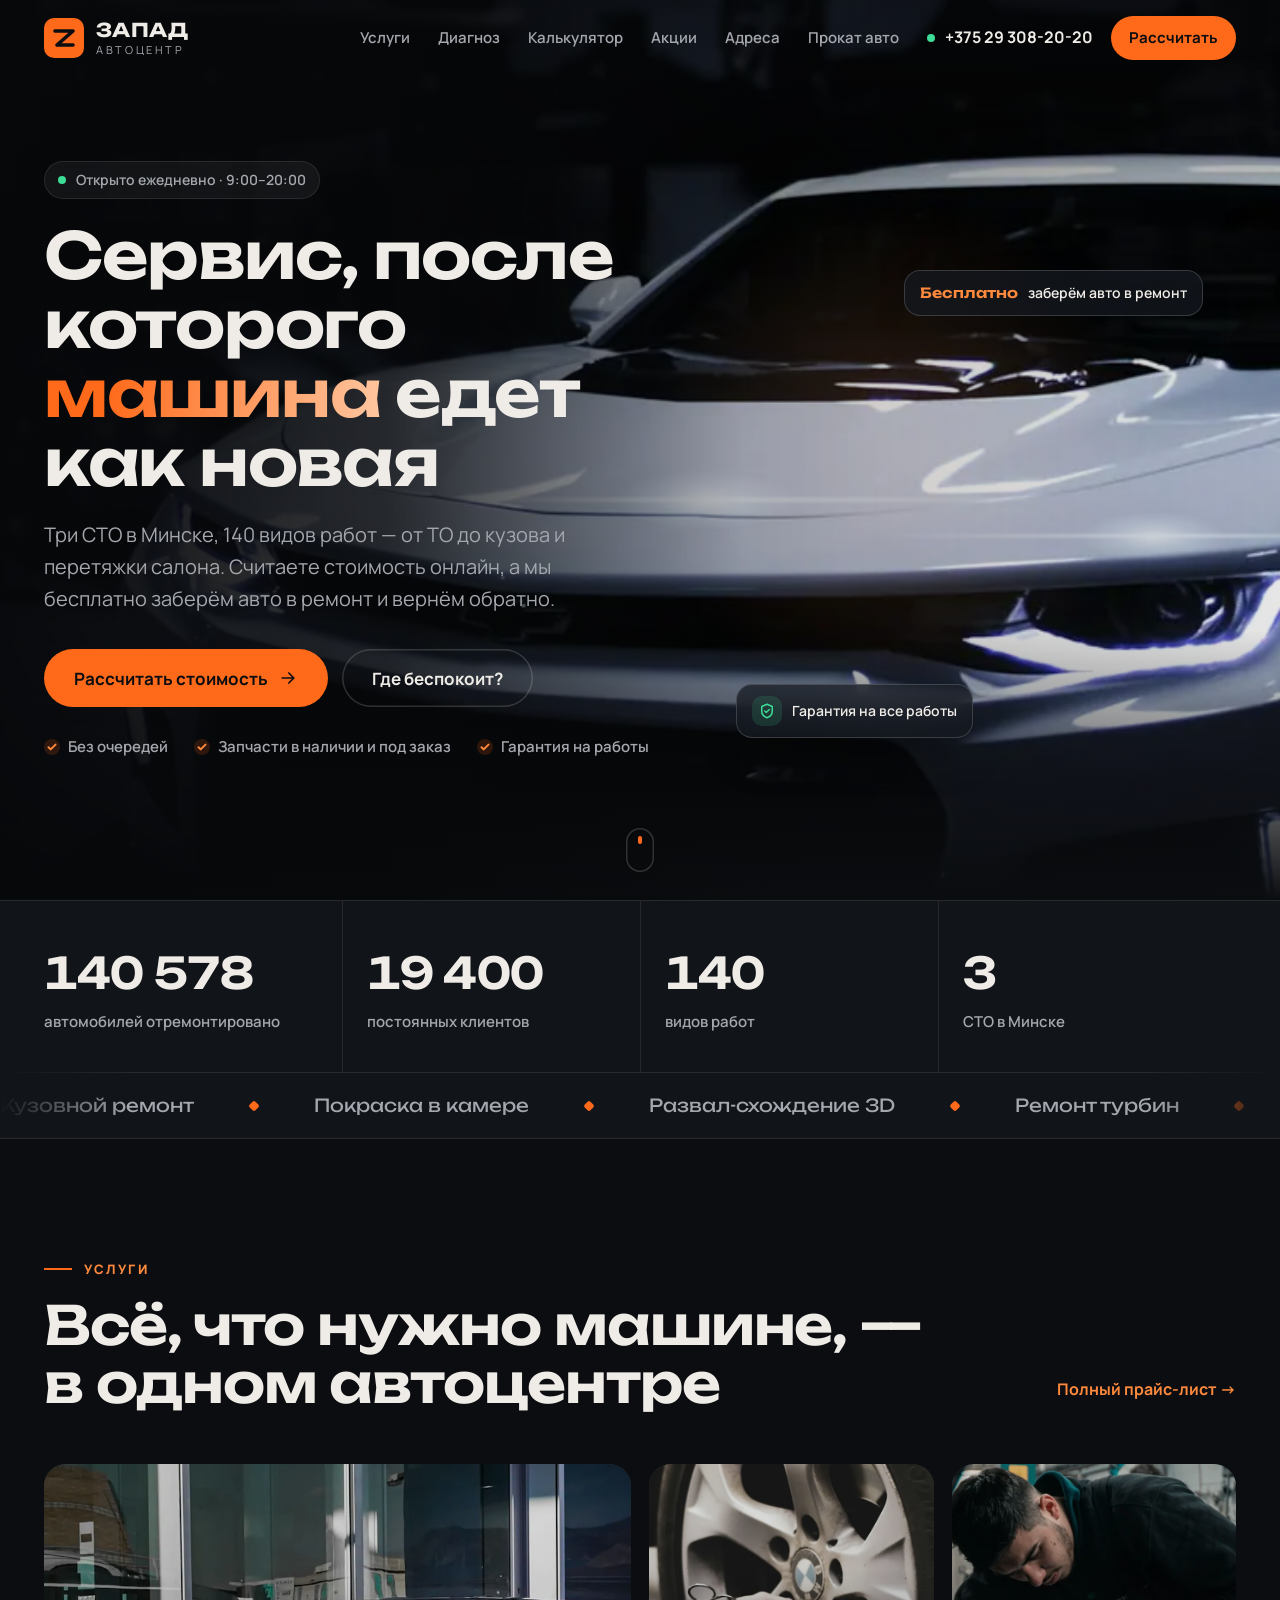
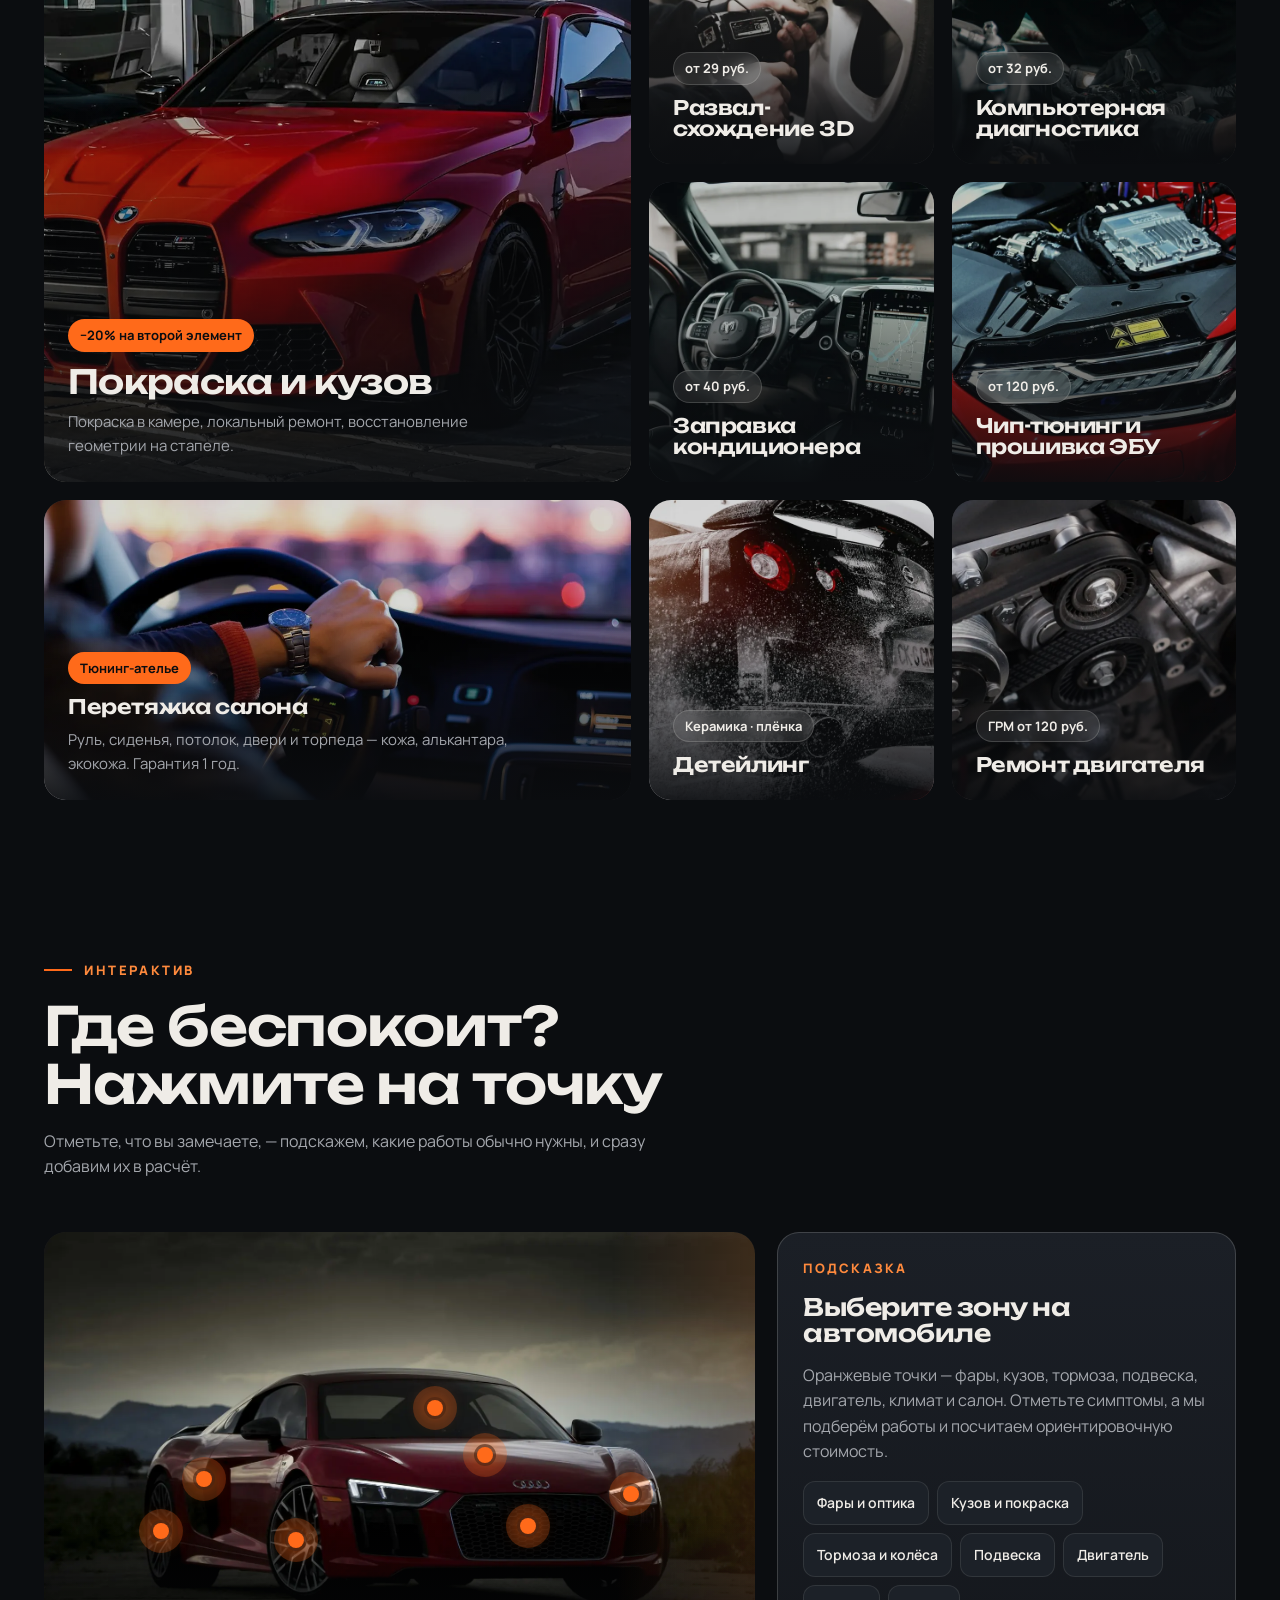
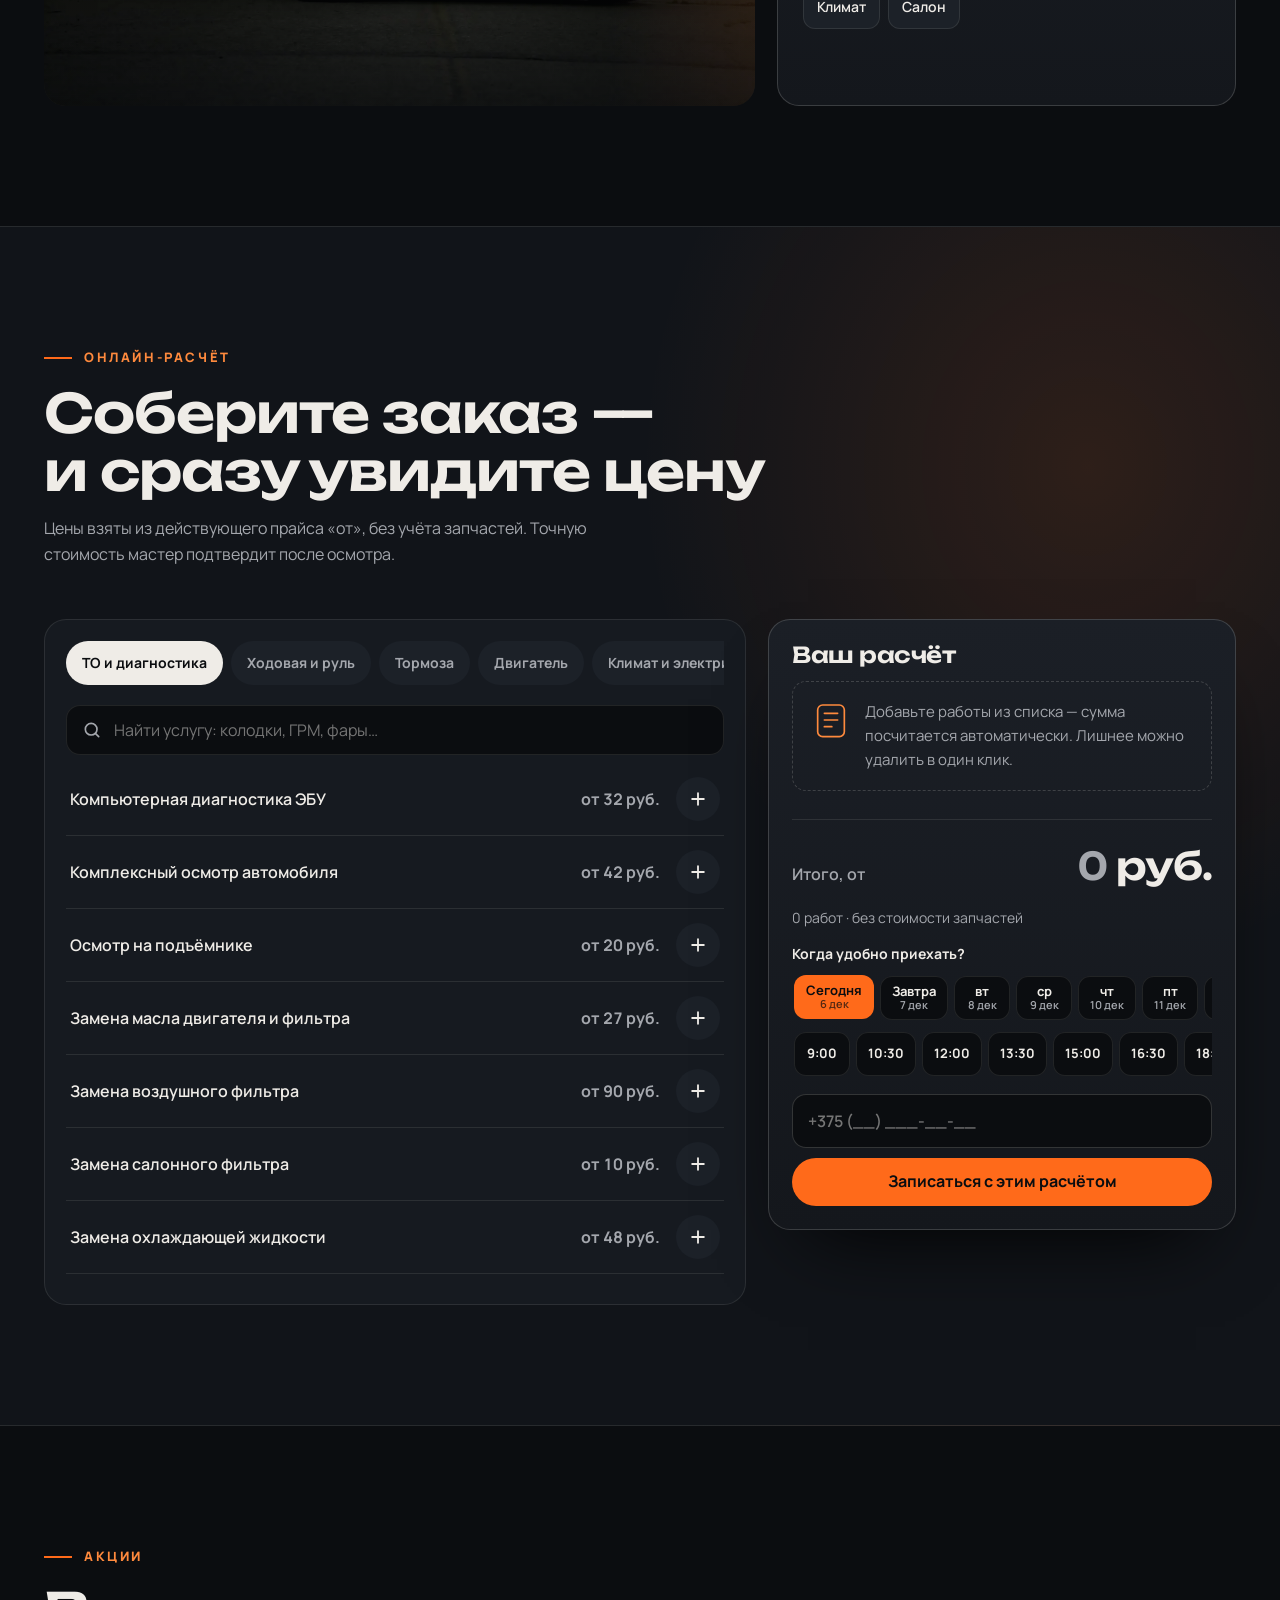
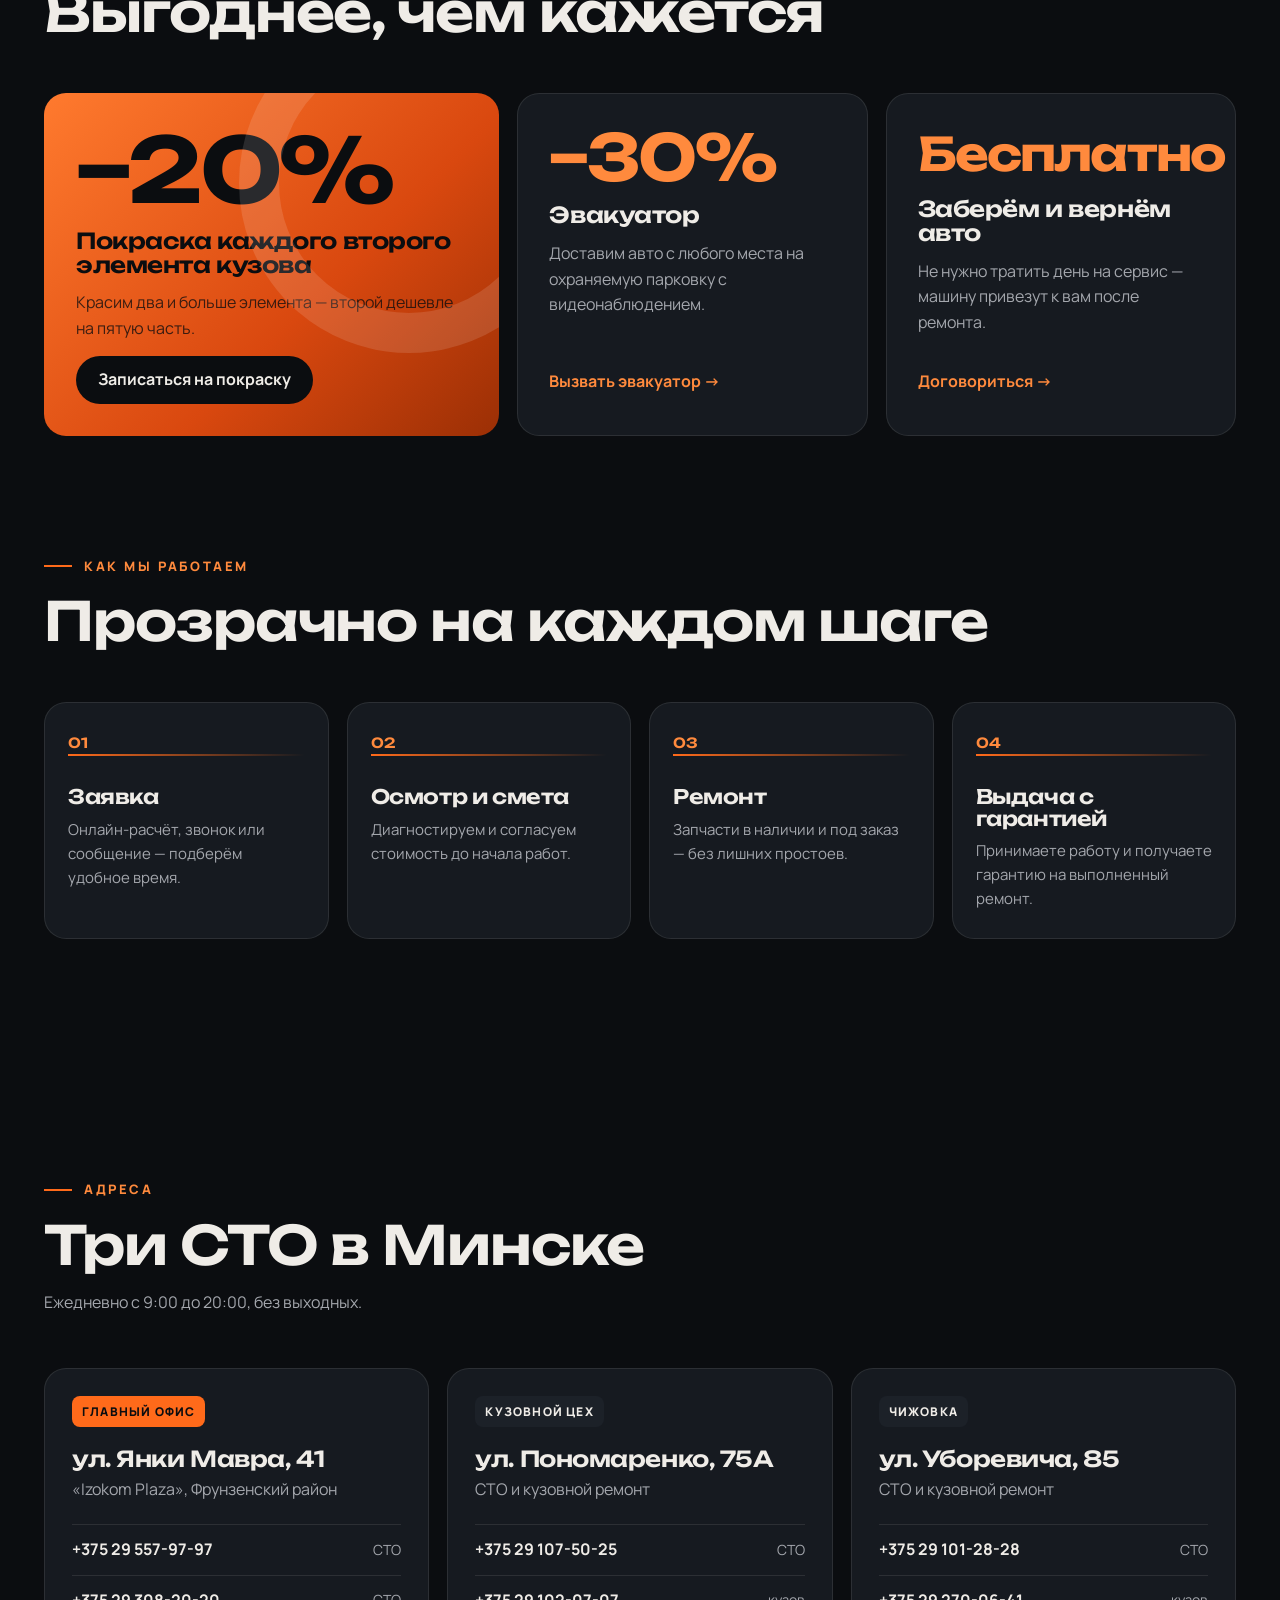
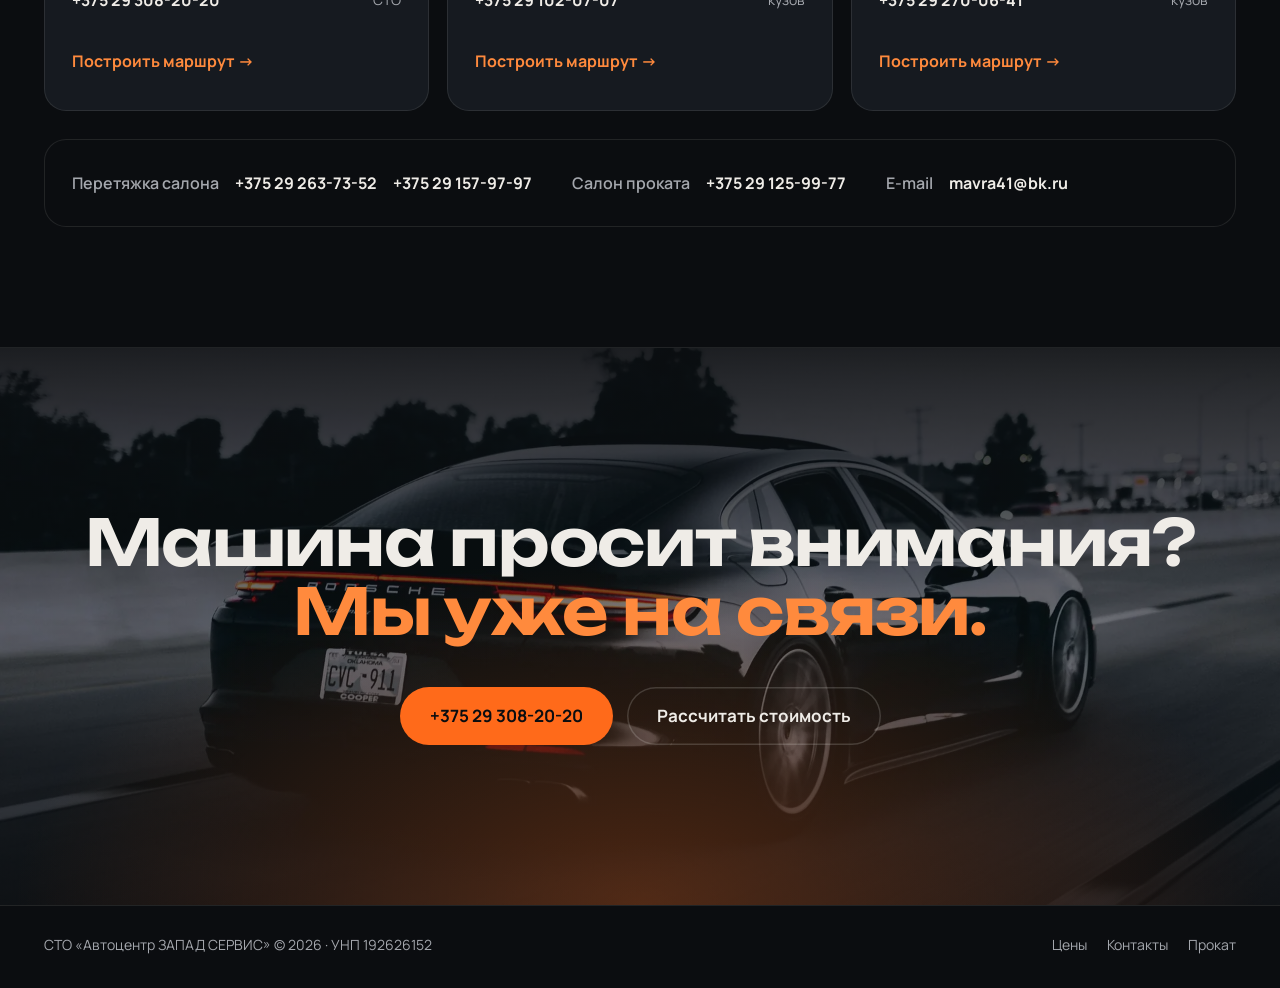
==== commit 7a6b896e: "Фото вместо иллюстраций, схема «Где беспокоит?», выбор времени визита, параллакс и 3D-наклон карточе" ====
--- a/index.html
+++ b/index.html
@@ -15,6 +15,7 @@
 <body>
 
 <a class="skip" href="#main">К содержимому</a>
+<div class="progress" aria-hidden="true"></div>
 
 <header class="nav" id="top">
   <div class="wrap nav__in">
@@ -24,6 +25,7 @@
     </a>
     <nav class="nav__links" aria-label="Основное меню">
       <a href="#services">Услуги</a>
+      <a href="#doctor">Диагноз</a>
       <a href="#calc">Калькулятор</a>
       <a href="#offers">Акции</a>
       <a href="#locations">Адреса</a>
@@ -36,7 +38,7 @@
     </div>
   </div>
   <div class="mnav" id="mnav" hidden>
-    <a href="#services">Услуги</a><a href="#calc">Калькулятор</a><a href="#offers">Акции</a><a href="#locations">Адреса</a><a href="https://stozapad.by/cat_rent/prokat-avto/">Прокат авто</a>
+    <a href="#services">Услуги</a><a href="#doctor">Где беспокоит?</a><a href="#calc">Калькулятор</a><a href="#offers">Акции</a><a href="#locations">Адреса</a><a href="https://stozapad.by/cat_rent/prokat-avto/">Прокат авто</a>
     <a class="btn" href="tel:+375293082020">Позвонить</a>
   </div>
 </header>
@@ -45,119 +47,35 @@
 
 <!-- HERO -->
 <section class="hero">
-  <div class="hero__glow" aria-hidden="true"></div>
+  <div class="hero__media" aria-hidden="true">
+    <div class="hero__frame">
+      <picture>
+        <source media="(max-width:720px)" srcset="assets/img/hero-m.webp">
+        <img src="assets/img/hero.webp" alt="" width="2000" height="1181" fetchpriority="high">
+      </picture>
+      <span class="flare flare--l"></span><span class="flare flare--r"></span>
+    </div>
+    <div class="hero__shade"></div>
+    <div class="hero__spot"></div>
+  </div>
   <div class="wrap hero__grid">
     <div class="hero__copy">
       <p class="eyebrow reveal"><span class="pulse" aria-hidden="true"></span>Открыто ежедневно · 9:00–20:00</p>
       <h1 class="reveal d1">Сервис, после которого <em>машина</em> едет как новая</h1>
       <p class="lead reveal d2">Три СТО в Минске, 140 видов работ — от ТО до кузова и перетяжки салона. Считаете стоимость онлайн, а мы бесплатно заберём авто в ремонт и вернём обратно.</p>
       <div class="hero__ctas reveal d3">
-        <a class="btn btn--lg" href="#calc">Рассчитать стоимость
+        <a class="btn btn--lg magnet" href="#calc">Рассчитать стоимость
           <svg viewBox="0 0 24 24" aria-hidden="true"><path d="M5 12h14M13 6l6 6-6 6" fill="none" stroke="currentColor" stroke-width="2" stroke-linecap="round" stroke-linejoin="round"/></svg></a>
-        <a class="btn btn--ghost btn--lg" href="tel:+375293082020">Позвонить мастеру</a>
+        <a class="btn btn--ghost btn--lg" href="#doctor">Где беспокоит?</a>
       </div>
       <ul class="hero__ticks reveal d4">
         <li>Без очередей</li><li>Запчасти в наличии и под заказ</li><li>Гарантия на работы</li>
       </ul>
     </div>
   </div>
-
-  <div class="stage" aria-hidden="true">
-    <div class="stage__floor"></div>
-    <svg class="car" viewBox="0 0 1600 600" preserveAspectRatio="xMidYMax meet">
-      <defs>
-        <linearGradient id="carBody" x1="0" y1="0" x2="0" y2="1">
-          <stop offset="0" stop-color="#4a505a"/>
-          <stop offset=".35" stop-color="#22262c"/>
-          <stop offset=".7" stop-color="#121418"/>
-          <stop offset="1" stop-color="#08090b"/>
-        </linearGradient>
-        <linearGradient id="carRim" x1="0" y1="0" x2="1" y2="0">
-          <stop offset="0" stop-color="#ff6a1a" stop-opacity="0"/>
-          <stop offset=".55" stop-color="#ff8a3d" stop-opacity=".6"/>
-          <stop offset="1" stop-color="#ffd2b0"/>
-        </linearGradient>
-        <linearGradient id="carGlass" x1="0" y1="0" x2="1" y2="1">
-          <stop offset="0" stop-color="#2b3340"/>
-          <stop offset=".5" stop-color="#0c0f14"/>
-          <stop offset="1" stop-color="#1b2230"/>
-        </linearGradient>
-        <linearGradient id="sweep" x1="0" y1="0" x2="1" y2="0">
-          <stop offset="0" stop-color="#fff" stop-opacity="0"/>
-          <stop offset=".5" stop-color="#fff" stop-opacity=".35"/>
-          <stop offset="1" stop-color="#fff" stop-opacity="0"/>
-        </linearGradient>
-        <linearGradient id="beam" x1="0" y1="0" x2="1" y2="0">
-          <stop offset="0" stop-color="#fff4e8" stop-opacity=".55"/>
-          <stop offset="1" stop-color="#fff4e8" stop-opacity="0"/>
-        </linearGradient>
-        <radialGradient id="tireG" cx="50%" cy="50%" r="50%">
-          <stop offset=".7" stop-color="#0d0f12"/>
-          <stop offset=".93" stop-color="#22262c"/>
-          <stop offset="1" stop-color="#0a0b0d"/>
-        </radialGradient>
-        <linearGradient id="rimG" x1="0" y1="0" x2="1" y2="1">
-          <stop offset="0" stop-color="#f2efea"/>
-          <stop offset=".5" stop-color="#7d838c"/>
-          <stop offset="1" stop-color="#262a31"/>
-        </linearGradient>
-        <radialGradient id="shadowG" cx="50%" cy="50%" r="50%">
-          <stop offset="0" stop-color="#000" stop-opacity=".85"/>
-          <stop offset="1" stop-color="#000" stop-opacity="0"/>
-        </radialGradient>
-        <clipPath id="bodyClip">
-          <path d="M110 440 C110 405 130 388 170 380 L300 360 C360 345 400 330 430 312 C520 255 610 222 720 214 L900 212 C990 214 1060 240 1140 300 C1160 314 1180 322 1210 326 L1400 350 C1460 358 1500 378 1505 410 L1508 440 C1508 458 1496 468 1478 468 L1360 468 A118 118 0 0 0 1124 468 L540 468 A118 118 0 0 0 304 468 L140 468 C122 468 110 458 110 440 Z"/>
-        </clipPath>
-        <g id="wheel">
-          <circle r="100" fill="url(#tireG)"/>
-          <circle r="72" fill="url(#rimG)"/>
-          <circle r="66" fill="#0f1114"/>
-          <path d="M-46 -44 A64 64 0 0 1 20 -60" stroke="#ff6a1a" stroke-width="16" fill="none" class="caliper"/>
-          <g class="spokes">
-            <g fill="url(#rimG)">
-              <path d="M-5 -64 L5 -64 L9 -14 L-9 -14 Z"/>
-              <path d="M-5 -64 L5 -64 L9 -14 L-9 -14 Z" transform="rotate(36)"/>
-              <path d="M-5 -64 L5 -64 L9 -14 L-9 -14 Z" transform="rotate(72)"/>
-              <path d="M-5 -64 L5 -64 L9 -14 L-9 -14 Z" transform="rotate(108)"/>
-              <path d="M-5 -64 L5 -64 L9 -14 L-9 -14 Z" transform="rotate(144)"/>
-              <path d="M-5 -64 L5 -64 L9 -14 L-9 -14 Z" transform="rotate(180)"/>
-              <path d="M-5 -64 L5 -64 L9 -14 L-9 -14 Z" transform="rotate(216)"/>
-              <path d="M-5 -64 L5 -64 L9 -14 L-9 -14 Z" transform="rotate(252)"/>
-              <path d="M-5 -64 L5 -64 L9 -14 L-9 -14 Z" transform="rotate(288)"/>
-              <path d="M-5 -64 L5 -64 L9 -14 L-9 -14 Z" transform="rotate(324)"/>
-            </g>
-            <circle r="18" fill="#1d2127" stroke="#cfd3d9" stroke-opacity=".5" stroke-width="2"/>
-            <circle r="5" fill="#ff6a1a"/>
-          </g>
-        </g>
-      </defs>
-
-      <ellipse cx="808" cy="575" rx="760" ry="30" fill="url(#shadowG)"/>
-      <path class="beam" d="M1500 392 L1600 330 L1600 520 Z" fill="url(#beam)"/>
-
-      <g class="car__body">
-        <path d="M110 440 C110 405 130 388 170 380 L300 360 C360 345 400 330 430 312 C520 255 610 222 720 214 L900 212 C990 214 1060 240 1140 300 C1160 314 1180 322 1210 326 L1400 350 C1460 358 1500 378 1505 410 L1508 440 C1508 458 1496 468 1478 468 L1360 468 A118 118 0 0 0 1124 468 L540 468 A118 118 0 0 0 304 468 L140 468 C122 468 110 458 110 440 Z" fill="url(#carBody)"/>
-        <path d="M430 312 C520 255 610 222 720 214 L900 212 C990 214 1060 240 1140 300 C1160 314 1180 322 1210 326 L1400 350 C1460 358 1500 378 1505 410" fill="none" stroke="url(#carRim)" stroke-width="3"/>
-        <path d="M455 318 C540 262 620 238 720 231 L895 229 C975 231 1035 257 1098 306 L470 323 Z" fill="url(#carGlass)"/>
-        <path d="M455 318 C540 262 620 238 720 231 L895 229 C975 231 1035 257 1098 306" fill="none" stroke="#9aa3ad" stroke-opacity=".35" stroke-width="2"/>
-        <path d="M800 229 L788 320" stroke="#08090b" stroke-width="12"/>
-        <path d="M160 392 C500 352 900 342 1480 382" fill="none" stroke="#fff" stroke-opacity=".22" stroke-width="2"/>
-        <path d="M560 432 C760 426 940 426 1118 432" fill="none" stroke="#fff" stroke-opacity=".08" stroke-width="2"/>
-        <path d="M788 326 L796 462 M1096 318 L1110 440" stroke="#000" stroke-opacity=".55" stroke-width="2"/>
-        <path d="M720 360 h46" stroke="#cfd3d9" stroke-opacity=".4" stroke-width="4" stroke-linecap="round"/>
-        <path d="M1030 352 h46" stroke="#cfd3d9" stroke-opacity=".4" stroke-width="4" stroke-linecap="round"/>
-        <path d="M1078 320 l34 -8 l8 16 l-36 6 z" fill="#15181c" stroke="#9aa3ad" stroke-opacity=".3"/>
-        <path class="headlight" d="M1412 362 L1497 386 L1494 400 L1418 386 Z" fill="#fff6ec"/>
-        <path class="taillight" d="M112 402 L192 386 L194 398 L114 416 Z" fill="#ff2a2a"/>
-        <rect class="sweep" x="-400" y="180" width="260" height="320" fill="url(#sweep)" clip-path="url(#bodyClip)" transform="skewX(-18)"/>
-      </g>
-
-      <g transform="translate(422 468)"><g class="wheel"><use href="#wheel"/></g></g>
-      <g transform="translate(1242 468)"><g class="wheel"><use href="#wheel"/></g></g>
-    </svg>
-    <div class="chip chip--a"><b>Бесплатно</b> заберём авто в ремонт</div>
-    <div class="chip chip--b"><span class="chip__ic" aria-hidden="true"><svg viewBox="0 0 24 24"><path d="M12 3l7 3v6c0 4.5-3 7.6-7 9-4-1.4-7-4.5-7-9V6z" fill="none" stroke="currentColor" stroke-width="2" stroke-linejoin="round"/><path d="M9 12l2 2 4-4" fill="none" stroke="currentColor" stroke-width="2" stroke-linecap="round" stroke-linejoin="round"/></svg></span>Гарантия на все работы</div>
-  </div>
+  <div class="chip chip--a" aria-hidden="true"><b>Бесплатно</b> заберём авто в ремонт</div>
+  <div class="chip chip--b" aria-hidden="true"><span class="chip__ic"><svg viewBox="0 0 24 24"><path d="M12 3l7 3v6c0 4.5-3 7.6-7 9-4-1.4-7-4.5-7-9V6z" fill="none" stroke="currentColor" stroke-width="2" stroke-linejoin="round"/><path d="M9 12l2 2 4-4" fill="none" stroke="currentColor" stroke-width="2" stroke-linecap="round" stroke-linejoin="round"/></svg></span>Гарантия на все работы</div>
+  <a class="scrollcue" href="#services" aria-label="Листать вниз"><span></span></a>
 </section>
 
 <!-- STATS -->
@@ -185,30 +103,57 @@
       <a class="link-arrow" href="https://stozapad.by/ceny/">Полный прайс-лист →</a>
     </div>
     <div class="bento">
-      <a class="card card--xl reveal" href="https://stozapad.by/uslugi/pokraska-avto/">
-        <img src="assets/img/svc-paint.svg" alt="" width="640" height="440" loading="lazy">
+      <a class="card card--xl reveal tilt" href="https://stozapad.by/uslugi/pokraska-avto/">
+        <img src="assets/img/svc-paint.webp" alt="Глянцевый красный кузов после покраски" width="1200" height="1000" loading="lazy">
         <div class="card__body"><span class="tag">−20% на второй элемент</span><h3>Покраска и кузов</h3><p>Покраска в камере, локальный ремонт, восстановление геометрии на стапеле.</p></div>
       </a>
-      <a class="card reveal d1" href="https://stozapad.by/uslugi/razval-skhozhdenie-3d/">
-        <img src="assets/img/svc-align.svg" alt="" width="640" height="440" loading="lazy">
+      <a class="card reveal d1 tilt" href="https://stozapad.by/uslugi/razval-skhozhdenie-3d/">
+        <img src="assets/img/svc-wheel.webp" alt="Мастер снимает колесо гайковёртом" width="900" height="700" loading="lazy">
         <div class="card__body"><span class="price">от 29 руб.</span><h3>Развал-схождение 3D</h3></div>
       </a>
-      <a class="card reveal d2" href="https://stozapad.by/uslugi/diagnostika-avtomobilya/kompyuternaya-diagnostika-avtomobilya/">
-        <img src="assets/img/svc-diag.svg" alt="" width="640" height="440" loading="lazy">
+      <a class="card reveal d2 tilt" href="https://stozapad.by/uslugi/diagnostika-avtomobilya/kompyuternaya-diagnostika-avtomobilya/">
+        <img src="assets/img/svc-diag.webp" alt="Мастер работает в моторном отсеке" width="900" height="700" loading="lazy">
         <div class="card__body"><span class="price">от 32 руб.</span><h3>Компьютерная диагностика</h3></div>
       </a>
-      <a class="card reveal" href="https://stozapad.by/uslugi/avtoehlektrika/zapravka-avtokondicionera/">
-        <img src="assets/img/svc-ac.svg" alt="" width="640" height="440" loading="lazy">
+      <a class="card reveal tilt" href="https://stozapad.by/uslugi/avtoehlektrika/zapravka-avtokondicionera/">
+        <img src="assets/img/svc-ac.webp" alt="Салон и приборная панель автомобиля" width="900" height="700" loading="lazy">
         <div class="card__body"><span class="price">от 40 руб.</span><h3>Заправка кондиционера</h3></div>
       </a>
-      <a class="card reveal d1" href="https://stozapad.by/uslugi/chip-tyuning/">
-        <img src="assets/img/svc-chip.svg" alt="" width="640" height="440" loading="lazy">
+      <a class="card reveal d1 tilt" href="https://stozapad.by/uslugi/chip-tyuning/">
+        <img src="assets/img/svc-chip.webp" alt="Моторный отсек спортивного автомобиля" width="900" height="700" loading="lazy">
         <div class="card__body"><span class="price">от 120 руб.</span><h3>Чип-тюнинг и прошивка ЭБУ</h3></div>
       </a>
-      <a class="card card--wide reveal d2" href="https://stozapad.by/uslugi/peretyazhka-salona-avtomobilya/">
-        <img src="assets/img/svc-interior.svg" alt="" width="640" height="440" loading="lazy">
+      <a class="card card--wide reveal tilt" href="https://stozapad.by/uslugi/peretyazhka-salona-avtomobilya/">
+        <img src="assets/img/svc-interior.webp" alt="Руки на кожаном руле" width="1400" height="600" loading="lazy">
         <div class="card__body"><span class="tag">Тюнинг-ателье</span><h3>Перетяжка салона</h3><p>Руль, сиденья, потолок, двери и торпеда — кожа, алькантара, экокожа. Гарантия 1 год.</p></div>
       </a>
+      <a class="card reveal d1 tilt" href="https://stozapad.by/uslugi/detailing/">
+        <img src="assets/img/svc-detail.webp" alt="Мойка спортивного автомобиля под давлением" width="900" height="700" loading="lazy">
+        <div class="card__body"><span class="price">Керамика · плёнка</span><h3>Детейлинг</h3></div>
+      </a>
+      <a class="card reveal d2 tilt" href="https://stozapad.by/uslugi/remont-dvigatelya/">
+        <img src="assets/img/svc-engine.webp" alt="Ремень ГРМ и навесное оборудование двигателя" width="900" height="700" loading="lazy">
+        <div class="card__body"><span class="price">ГРМ от 120 руб.</span><h3>Ремонт двигателя</h3></div>
+      </a>
+    </div>
+  </div>
+</section>
+
+<!-- DOCTOR -->
+<section class="section doctor-sec" id="doctor">
+  <div class="wrap">
+    <div class="head reveal">
+      <p class="kicker">Интерактив</p>
+      <h2>Где беспокоит? <br class="br-lg">Нажмите на точку</h2>
+      <p class="head__sub">Отметьте, что вы замечаете, — подскажем, какие работы обычно нужны, и сразу добавим их в расчёт.</p>
+    </div>
+    <div class="doc reveal">
+      <div class="doc__stage">
+        <img src="assets/img/car-map.webp" alt="Спортивный автомобиль — выберите зону на схеме" width="1600" height="1067" loading="lazy">
+        <div class="doc__scan" aria-hidden="true"></div>
+        <div class="doc__spots"></div>
+      </div>
+      <div class="doc__panel" aria-live="polite"></div>
     </div>
   </div>
 </section>
@@ -246,6 +191,11 @@
         <div class="cart__foot">
           <div class="cart__total"><span>Итого, от</span><b><span class="total-num">0</span> руб.</b></div>
           <p class="cart__note"><span class="cart__count">0 работ</span> · без стоимости запчастей</p>
+          <div class="slots">
+            <p class="slots__label">Когда удобно приехать?</p>
+            <div class="slots__days" role="group" aria-label="День"></div>
+            <div class="slots__times" role="group" aria-label="Время"></div>
+          </div>
           <form class="cart__form" novalidate>
             <label><span class="sr">Ваш телефон</span><input type="tel" name="phone" placeholder="+375 (__) ___-__-__" required inputmode="tel" autocomplete="tel"></label>
             <button class="btn btn--block" type="submit">Записаться с этим расчётом</button>
@@ -345,6 +295,7 @@
 
 <!-- FINAL CTA -->
 <section class="final">
+  <img class="final__bg" src="assets/img/final.webp" alt="" width="1920" height="900" loading="lazy" aria-hidden="true">
   <div class="wrap final__in reveal">
     <h2>Машина просит внимания?<br><em>Мы уже на связи.</em></h2>
     <div class="final__ctas">
--- a/assets/css/style.css
+++ b/assets/css/style.css
@@ -76,7 +76,7 @@
 .mnav .btn{margin-top:16px}
 
 /* ---------- hero ---------- */
-.hero{position:relative;padding:150px 0 120px;min-height:min(100vh,980px);display:flex;flex-direction:column;overflow:hidden;isolation:isolate}
+.hero{position:relative;padding:160px 0 140px;min-height:max(720px,100vh);display:flex;flex-direction:column;justify-content:center;overflow:hidden;isolation:isolate;background:#07080a}
 .hero__glow{position:absolute;inset:0;z-index:-1;background:
   radial-gradient(60% 50% at 78% 70%,rgba(255,106,26,.28),transparent 70%),
   radial-gradient(40% 40% at 10% 10%,rgba(122,162,255,.10),transparent 70%),
@@ -94,27 +94,11 @@
 .hero__ticks li{display:flex;align-items:center;gap:8px}
 .hero__ticks li::before{content:"";width:16px;height:16px;border-radius:50%;background:rgba(255,106,26,.16) url("data:image/svg+xml,%3Csvg xmlns='http://www.w3.org/2000/svg' viewBox='0 0 16 16'%3E%3Cpath d='M4.5 8.2l2.2 2.2 4.8-4.8' fill='none' stroke='%23ff8a3d' stroke-width='2' stroke-linecap='round' stroke-linejoin='round'/%3E%3C/svg%3E") center/16px no-repeat}
 
-.stage{position:absolute;right:-12vw;bottom:16px;width:64vw;max-width:1300px;aspect-ratio:1600/600;pointer-events:none;z-index:1}
-.stage__floor{position:absolute;left:-10%;right:-10%;bottom:0;height:45%;background:linear-gradient(180deg,transparent,rgba(255,106,26,.06)),repeating-linear-gradient(90deg,rgba(255,255,255,.05) 0 1px,transparent 1px 120px);transform:perspective(500px) rotateX(60deg);transform-origin:bottom;mask-image:linear-gradient(180deg,transparent,#000 60%)}
-.car{position:absolute;inset:0;width:100%;height:100%;animation:driveIn 2.2s var(--ease) .3s both}
-@keyframes driveIn{from{transform:translateX(-70%)}to{transform:translateX(0)}}
-.wheel{transform-box:fill-box;transform-origin:center;animation:spin 2.2s var(--ease) .3s both}
-@keyframes spin{from{transform:rotate(-1080deg)}to{transform:rotate(0)}}
-.caliper{transform-box:fill-box}
-.headlight{filter:drop-shadow(0 0 10px #fff) drop-shadow(0 0 30px #ffb487);opacity:.3;animation:lightOn .5s 2.4s forwards}
-.taillight{filter:drop-shadow(0 0 12px #ff2a2a);animation:brake 2.2s .3s both}
-@keyframes brake{0%,70%{opacity:.4}85%{opacity:1}100%{opacity:.75}}
-@keyframes lightOn{0%{opacity:.3}30%{opacity:1}45%{opacity:.4}100%{opacity:1}}
-.beam{opacity:0;animation:fadeIn 1s 2.6s forwards}
-.sweep{animation:sweep 7s 3s infinite}
-@keyframes sweep{0%{transform:skewX(-18deg) translateX(0)}35%,100%{transform:skewX(-18deg) translateX(2300px)}}
 @keyframes fadeIn{to{opacity:1}}
 .chip{position:absolute;display:flex;align-items:center;gap:10px;padding:12px 16px;border-radius:16px;background:rgba(22,26,32,.72);backdrop-filter:blur(14px);-webkit-backdrop-filter:blur(14px);box-shadow:inset 0 0 0 1px var(--line-2),0 20px 50px -20px #000;font-size:14px;font-weight:600;opacity:0;animation:pop .8s var(--ease) forwards}
 .chip b{color:var(--accent-2);font-family:var(--display);font-weight:600}
 .chip__ic{width:30px;height:30px;border-radius:10px;background:rgba(61,220,151,.14);color:var(--ok);display:grid;place-items:center}
 .chip__ic svg{width:18px;height:18px}
-.chip--a{left:22%;top:-6%;animation-delay:2.7s}
-.chip--b{right:16%;top:-22%;animation-delay:3s}
 @keyframes pop{from{opacity:0;transform:translateY(16px) scale(.96)}to{opacity:1;transform:none}}
 .chip--a,.chip--b{animation-name:pop,float;animation-duration:.8s,6s;animation-timing-function:var(--ease),ease-in-out;animation-iteration-count:1,infinite;animation-fill-mode:forwards,none}
 .chip--a{animation-delay:2.7s,3.5s}.chip--b{animation-delay:3s,3.8s}
@@ -155,8 +139,7 @@
 .card p{color:var(--muted);margin-top:10px;max-width:440px;font-size:15px}
 .card--xl{grid-column:span 2;grid-row:span 2}
 .card--xl h3{font-size:clamp(24px,2.6vw,34px)}
-.card--wide{grid-column:1/-1}
-.card--wide img{object-position:center 30%}
+.card--wide{grid-column:span 2}
 .tag,.price{display:inline-block;margin-bottom:12px;font-size:13px;font-weight:700;padding:6px 12px;border-radius:999px}
 .tag{background:var(--accent);color:var(--on-accent)}
 .price{background:rgba(255,255,255,.08);backdrop-filter:blur(8px);box-shadow:inset 0 0 0 1px var(--line-2)}
@@ -268,7 +251,10 @@
 .extra a:hover{color:var(--accent-2)}
 
 /* ---------- final ---------- */
-.final{padding:120px 0;background:radial-gradient(60% 80% at 50% 100%,rgba(255,106,26,.25),transparent 70%);border-top:1px solid var(--line);text-align:center}
+.final{position:relative;overflow:hidden;isolation:isolate;padding:160px 0;border-top:1px solid var(--line);text-align:center}
+.final__bg{position:absolute;inset:0;width:100%;height:100%;object-fit:cover;z-index:-2;transform:scale(1.08);transition:transform 2.4s var(--ease)}
+.final.is-in .final__bg,.final:has(.is-in) .final__bg{transform:scale(1)}
+.final::before{content:"";position:absolute;inset:0;z-index:-1;background:radial-gradient(70% 90% at 50% 100%,rgba(255,106,26,.28),transparent 70%),linear-gradient(180deg,rgba(11,13,16,.92),rgba(11,13,16,.55) 50%,rgba(11,13,16,.9))}
 .final h2{font-size:clamp(32px,5vw,68px)}
 .final h2 em{font-style:normal;color:var(--accent-2)}
 .final__ctas{display:flex;flex-wrap:wrap;gap:14px;justify-content:center;margin-top:40px}
@@ -278,6 +264,99 @@
 .foot a:hover{color:var(--text)}
 .mbar{display:none}
 
+
+/* ---------- photo hero ---------- */
+.progress{position:fixed;left:0;top:0;height:3px;width:100%;z-index:70;background:linear-gradient(90deg,var(--accent),#ffc59e);transform:scaleX(0);transform-origin:left}
+.hero__media{position:absolute;inset:0;z-index:-1;overflow:hidden}
+.hero__frame{position:absolute;top:50%;left:58%;width:max(100vw,169.4vh,1220px);aspect-ratio:2000/1181;transform:translate(-50%,-50%) translate3d(var(--px,0),var(--py,0),0) scale(var(--sc,1));animation:kb 2.6s var(--ease) both;will-change:transform}
+.hero__frame img{width:100%;height:100%;object-fit:cover;filter:saturate(1.05) contrast(1.05)}
+@keyframes kb{from{opacity:0;scale:1.14;filter:brightness(.3)}to{opacity:1;scale:1;filter:none}}
+.hero__shade{position:absolute;inset:0;background:linear-gradient(90deg,rgba(7,8,10,.96) 0%,rgba(7,8,10,.82) 30%,rgba(7,8,10,.25) 58%,rgba(7,8,10,.1) 100%),linear-gradient(180deg,rgba(7,8,10,.6),transparent 25%,transparent 70%,var(--bg))}
+.hero__spot{position:absolute;inset:0;background:radial-gradient(420px circle at var(--mx,70%) var(--my,50%),rgba(255,138,61,.16),transparent 60%);mix-blend-mode:screen;transition:opacity .4s}
+.flare{position:absolute;width:16%;aspect-ratio:3/1;border-radius:50%;background:radial-gradient(closest-side,rgba(235,244,255,.95),rgba(170,205,255,.45) 40%,transparent 75%);mix-blend-mode:screen;opacity:0;transform:translate(-50%,-50%);animation:flareOn 1.6s 1.6s forwards,flarePulse 5s 3.4s ease-in-out infinite}
+.flare::after{content:"";position:absolute;left:-90%;right:-90%;top:46%;height:6%;background:linear-gradient(90deg,transparent,rgba(210,230,255,.75),transparent);filter:blur(1px)}
+.flare--l{left:47.6%;top:55.6%}
+.flare--r{left:77%;top:59.6%;width:13%}
+@keyframes flareOn{0%{opacity:0}12%{opacity:1}20%{opacity:.15}32%{opacity:.9}100%{opacity:.85}}
+@keyframes flarePulse{50%{opacity:.6}}
+.hero .chip{z-index:2}
+.chip--a{right:6%;top:30%;animation-delay:2.9s,3.7s}
+.chip--b{right:24%;bottom:18%;animation-delay:3.2s,4s}
+.scrollcue{position:absolute;left:50%;bottom:28px;width:28px;height:44px;margin-left:-14px;border-radius:14px;box-shadow:inset 0 0 0 1.5px var(--line-2);display:flex;justify-content:center;padding-top:8px}
+.scrollcue span{width:4px;height:8px;border-radius:2px;background:var(--accent);animation:cue 1.8s ease-in-out infinite}
+@keyframes cue{0%{transform:translateY(0);opacity:1}80%{transform:translateY(14px);opacity:0}100%{opacity:0}}
+
+/* ---------- tilt cards ---------- */
+.card{--rx:0deg;--ry:0deg;transform:perspective(900px) rotateX(var(--rx)) rotateY(var(--ry))}
+.card:hover{transform:perspective(900px) rotateX(var(--rx)) rotateY(var(--ry)) translateY(-6px)}
+.card::before{content:"";position:absolute;inset:0;z-index:1;pointer-events:none;background:radial-gradient(360px circle at var(--cx,50%) var(--cy,50%),rgba(255,255,255,.16),transparent 60%);opacity:0;transition:opacity .35s}
+.card:hover::before{opacity:1}
+.card__body{z-index:2}
+.card img{filter:saturate(.9) brightness(.85)}
+.card:hover img{filter:saturate(1.05) brightness(1)}
+
+/* ---------- doctor ---------- */
+.doctor-sec{padding-top:40px}
+.doc{display:grid;grid-template-columns:minmax(0,1.55fr) minmax(300px,1fr);gap:22px;align-items:stretch}
+.doc__stage{position:relative;border-radius:var(--r);overflow:hidden;box-shadow:inset 0 0 0 1px var(--line);background:#0a0b0d;aspect-ratio:1600/1067;align-self:start;width:100%}
+.doc__stage img{width:100%;height:100%;object-fit:cover}
+.doc__stage::after{content:"";position:absolute;inset:0;pointer-events:none;background:linear-gradient(180deg,transparent 60%,rgba(11,13,16,.6))}
+.doc__scan{position:absolute;inset:0;pointer-events:none;background:linear-gradient(90deg,transparent 40%,rgba(255,138,61,.16) 50%,transparent 60%);background-size:200% 100%;animation:scan 5s linear infinite;mix-blend-mode:screen}
+@keyframes scan{from{background-position:150% 0}to{background-position:-50% 0}}
+.hs{position:absolute;z-index:2;width:44px;height:44px;margin:-22px 0 0 -22px;border:0;border-radius:50%;background:transparent;cursor:pointer;display:grid;place-items:center}
+.hs::before{content:"";position:absolute;inset:0;border-radius:50%;background:rgba(255,106,26,.25);animation:hsPing 2.2s var(--ease) infinite}
+.hs::after{content:"";width:16px;height:16px;border-radius:50%;background:var(--accent);box-shadow:0 0 0 3px rgba(11,13,16,.6),0 0 20px rgba(255,106,26,.9);transition:transform .3s var(--ease),background .3s}
+.hs:hover::after{transform:scale(1.25)}
+.hs[aria-pressed="true"]::after{background:#fff;transform:scale(1.35)}
+.hs[aria-pressed="true"]::before{background:rgba(255,255,255,.25)}
+@keyframes hsPing{0%{transform:scale(.5);opacity:1}100%{transform:scale(1.6);opacity:0}}
+.hs__label{position:absolute;left:50%;bottom:calc(100% + 6px);transform:translateX(-50%) translateY(4px);white-space:nowrap;font-size:12px;font-weight:700;padding:5px 9px;border-radius:8px;background:rgba(11,13,16,.85);opacity:0;transition:opacity .25s,transform .25s var(--ease);pointer-events:none}
+.hs:hover .hs__label,.hs:focus-visible .hs__label,.hs[aria-pressed="true"] .hs__label{opacity:1;transform:translateX(-50%)}
+.doc__panel{border-radius:var(--r);padding:26px;background:linear-gradient(180deg,#1b1f26,#14171c);box-shadow:inset 0 0 0 1px var(--line-2);display:flex;flex-direction:column;gap:16px}
+.doc__panel > *{animation:rowIn .45s var(--ease) both}
+.doc__panel > *:nth-child(2){animation-delay:.05s}.doc__panel > *:nth-child(3){animation-delay:.1s}.doc__panel > *:nth-child(4){animation-delay:.15s}
+.doc__zone{font-size:13px;font-weight:800;letter-spacing:.16em;text-transform:uppercase;color:var(--accent-2)}
+.doc__panel h3{font-size:24px}
+.doc__hint{color:var(--muted)}
+.sym{display:flex;flex-wrap:wrap;gap:8px}
+.sym button{min-height:44px;padding:0 14px;border-radius:12px;border:0;background:var(--surface-2);color:var(--text);font-weight:600;font-size:14px;cursor:pointer;text-align:left;box-shadow:inset 0 0 0 1px var(--line);transition:background .2s,box-shadow .2s,color .2s}
+.sym button:hover{box-shadow:inset 0 0 0 1px var(--line-2)}
+.sym button[aria-pressed="true"]{background:rgba(255,106,26,.16);box-shadow:inset 0 0 0 1.5px var(--accent);color:#ffd2b0}
+.rec{list-style:none;margin:0;padding:0;display:flex;flex-direction:column}
+.rec li{display:flex;justify-content:space-between;gap:12px;padding:10px 0;border-top:1px solid var(--line);font-size:15px}
+.rec li b{white-space:nowrap;color:var(--accent-2)}
+.rec li.in-cart span::after{content:" · уже в расчёте";color:var(--ok);font-size:13px;font-weight:600}
+.doc__actions{display:flex;flex-wrap:wrap;gap:10px;margin-top:auto}
+.doc__actions .btn{flex:1}
+
+/* ---------- slots ---------- */
+.slots{display:flex;flex-direction:column;gap:8px;margin-top:4px}
+.slots__label{font-weight:700;font-size:14px}
+.slots__days,.slots__times{display:flex;gap:6px;overflow-x:auto;scrollbar-width:none;padding:2px}
+.slots__days::-webkit-scrollbar,.slots__times::-webkit-scrollbar{display:none}
+.slot{flex:none;min-height:44px;min-width:56px;padding:0 12px;border-radius:12px;border:0;background:var(--bg);box-shadow:inset 0 0 0 1px var(--line);color:var(--text);font-weight:700;font-size:13px;cursor:pointer;display:flex;flex-direction:column;align-items:center;justify-content:center;line-height:1.15;transition:background .2s,box-shadow .2s,transform .2s var(--ease)}
+.slot small{font-weight:600;color:var(--muted);font-size:11px}
+.slot:hover{box-shadow:inset 0 0 0 1px var(--line-2)}
+.slot[aria-pressed="true"]{background:var(--accent);color:var(--on-accent);box-shadow:none;transform:translateY(-1px)}
+.slot[aria-pressed="true"] small{color:rgba(11,13,16,.7)}
+.slot:disabled{opacity:.35;cursor:not-allowed;text-decoration:line-through}
+
+@media (max-width:1100px){
+  .doc{grid-template-columns:minmax(0,1fr)}
+  .chip--b{display:none}
+}
+@media (max-width:720px){
+  .hero{min-height:auto;padding:110px 0 340px;justify-content:flex-start}
+  .hero__frame{left:50%;top:auto;bottom:0;transform:translateX(-50%);width:100%;aspect-ratio:900/1100;height:auto}
+  .flare{display:none}
+  .hero__shade{background:linear-gradient(180deg,rgba(7,8,10,.94) 0%,rgba(7,8,10,.8) 45%,rgba(7,8,10,.15) 72%,var(--bg) 100%)}
+  .hero .chip{display:none}
+  .scrollcue{display:none}
+  .hs__label{display:none}
+  .doc__panel{padding:18px}
+}
+@media (hover:none){.card{transform:none!important}}
+
 /* ---------- reveal ---------- */
 .reveal{opacity:0;transform:translateY(28px);transition:opacity .9s var(--ease),transform .9s var(--ease)}
 .reveal.is-in{opacity:1;transform:none}
@@ -289,8 +368,6 @@
 /* ---------- responsive ---------- */
 @media (max-width:1100px){
   .hero{padding-bottom:0;min-height:auto}
-  .stage{position:relative;right:auto;bottom:auto;width:118%;margin:30px 0 0 -6%;max-width:none}
-  .chip--a{left:10%;top:-4%}.chip--b{right:8%;top:-14%}
   .nav__links{display:none}
   .burger{display:flex}
   .bento{grid-template-columns:repeat(2,minmax(0,1fr))}
@@ -309,9 +386,7 @@
   .nav__cta{margin-left:auto}
   .hero{padding-top:110px;min-height:auto}
   .hero__ctas .btn{width:100%}
-  .stage{width:135%;margin:56px 0 0 -2%}
   .chip{font-size:12px;padding:8px 12px}
-  .chip--a{left:12%;top:-18%}
   .chip--b{display:none}
   .stats__grid{grid-template-columns:1fr 1fr}
   .stat{padding:24px 0;border-left:0;border-top:1px solid var(--line)}
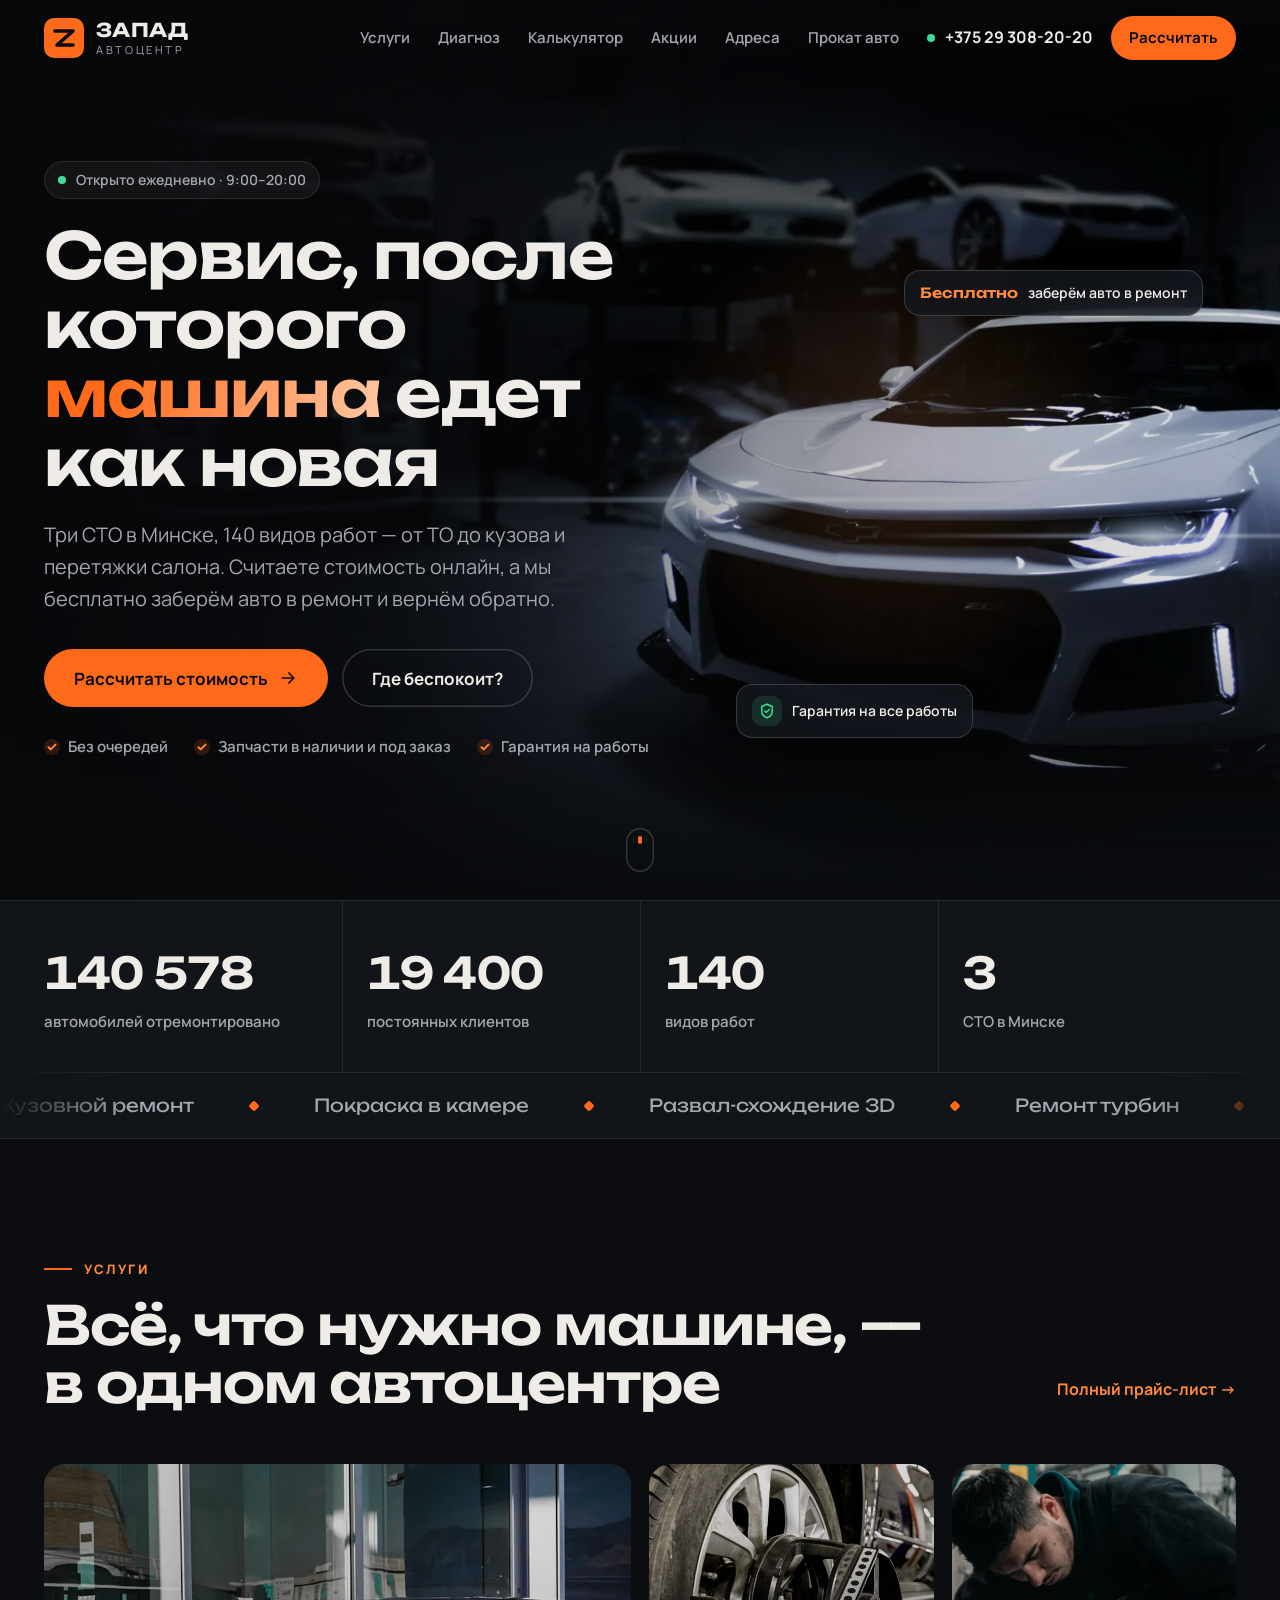
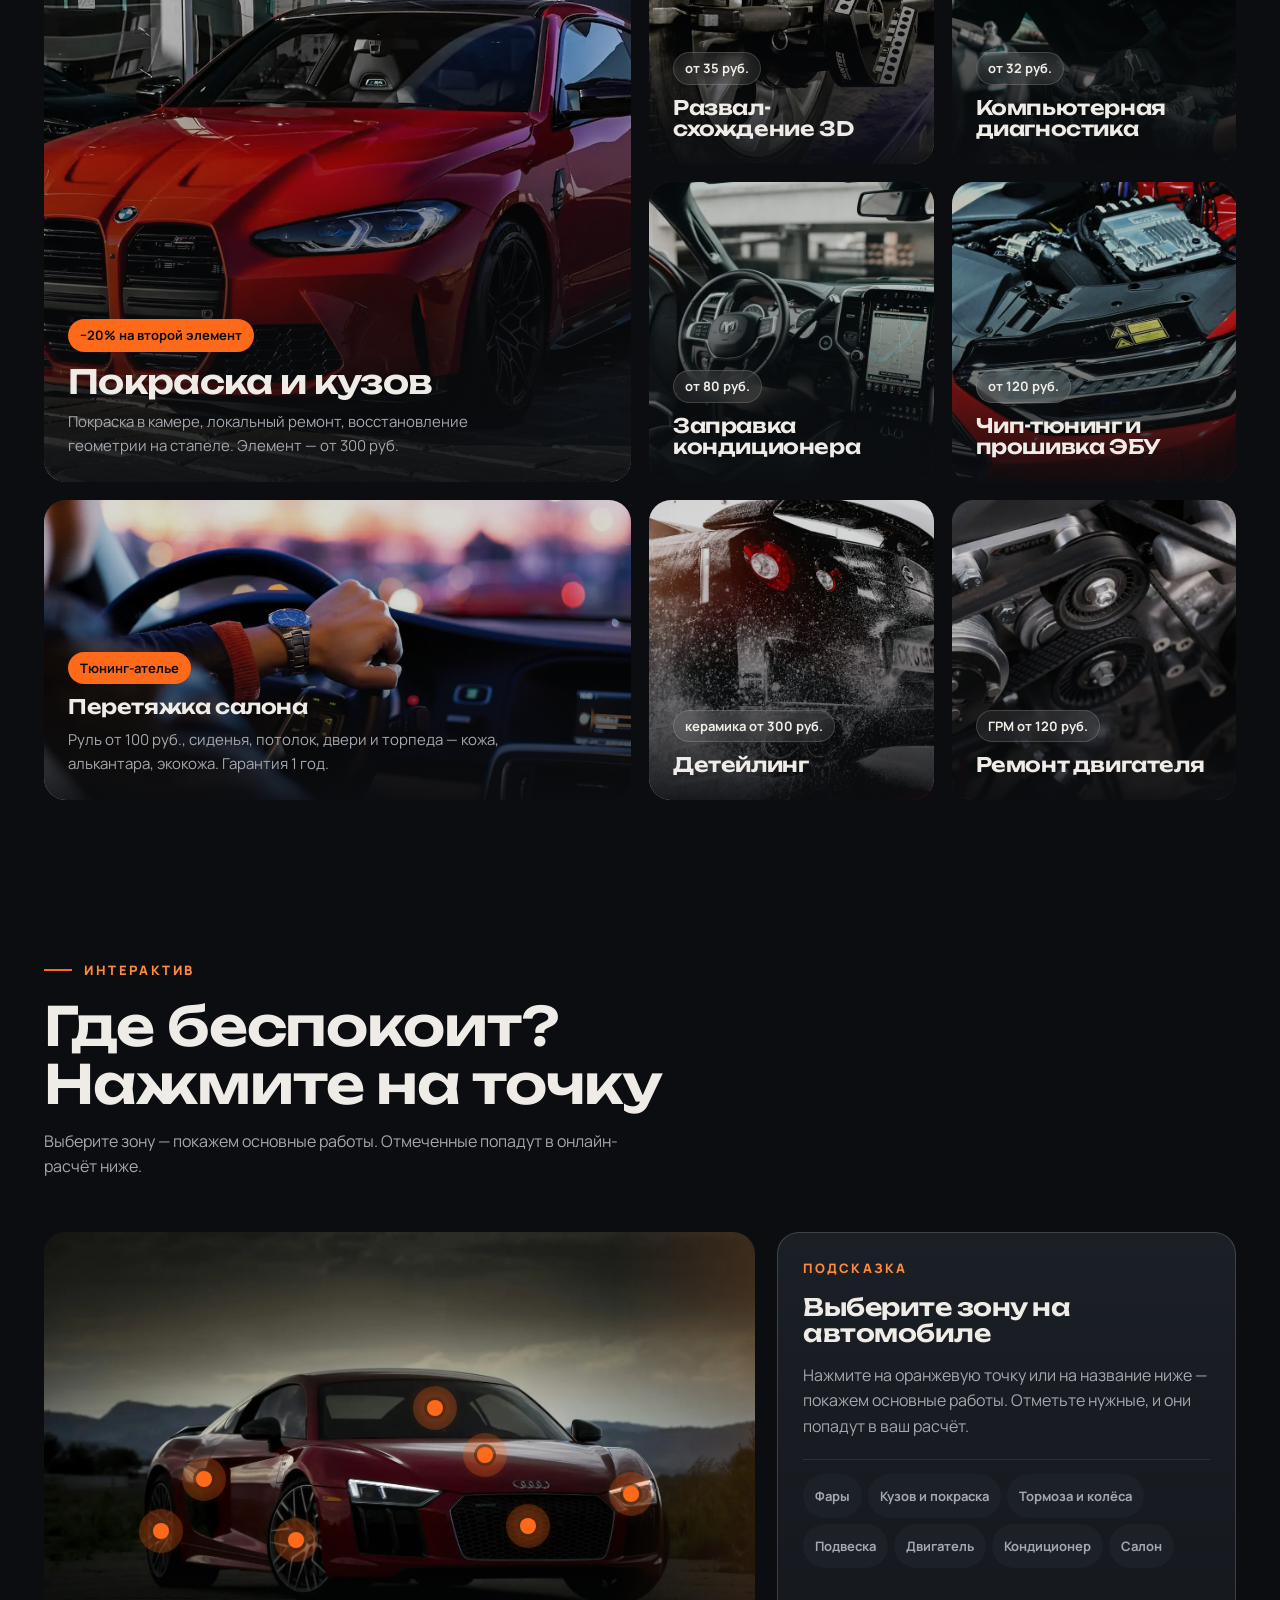
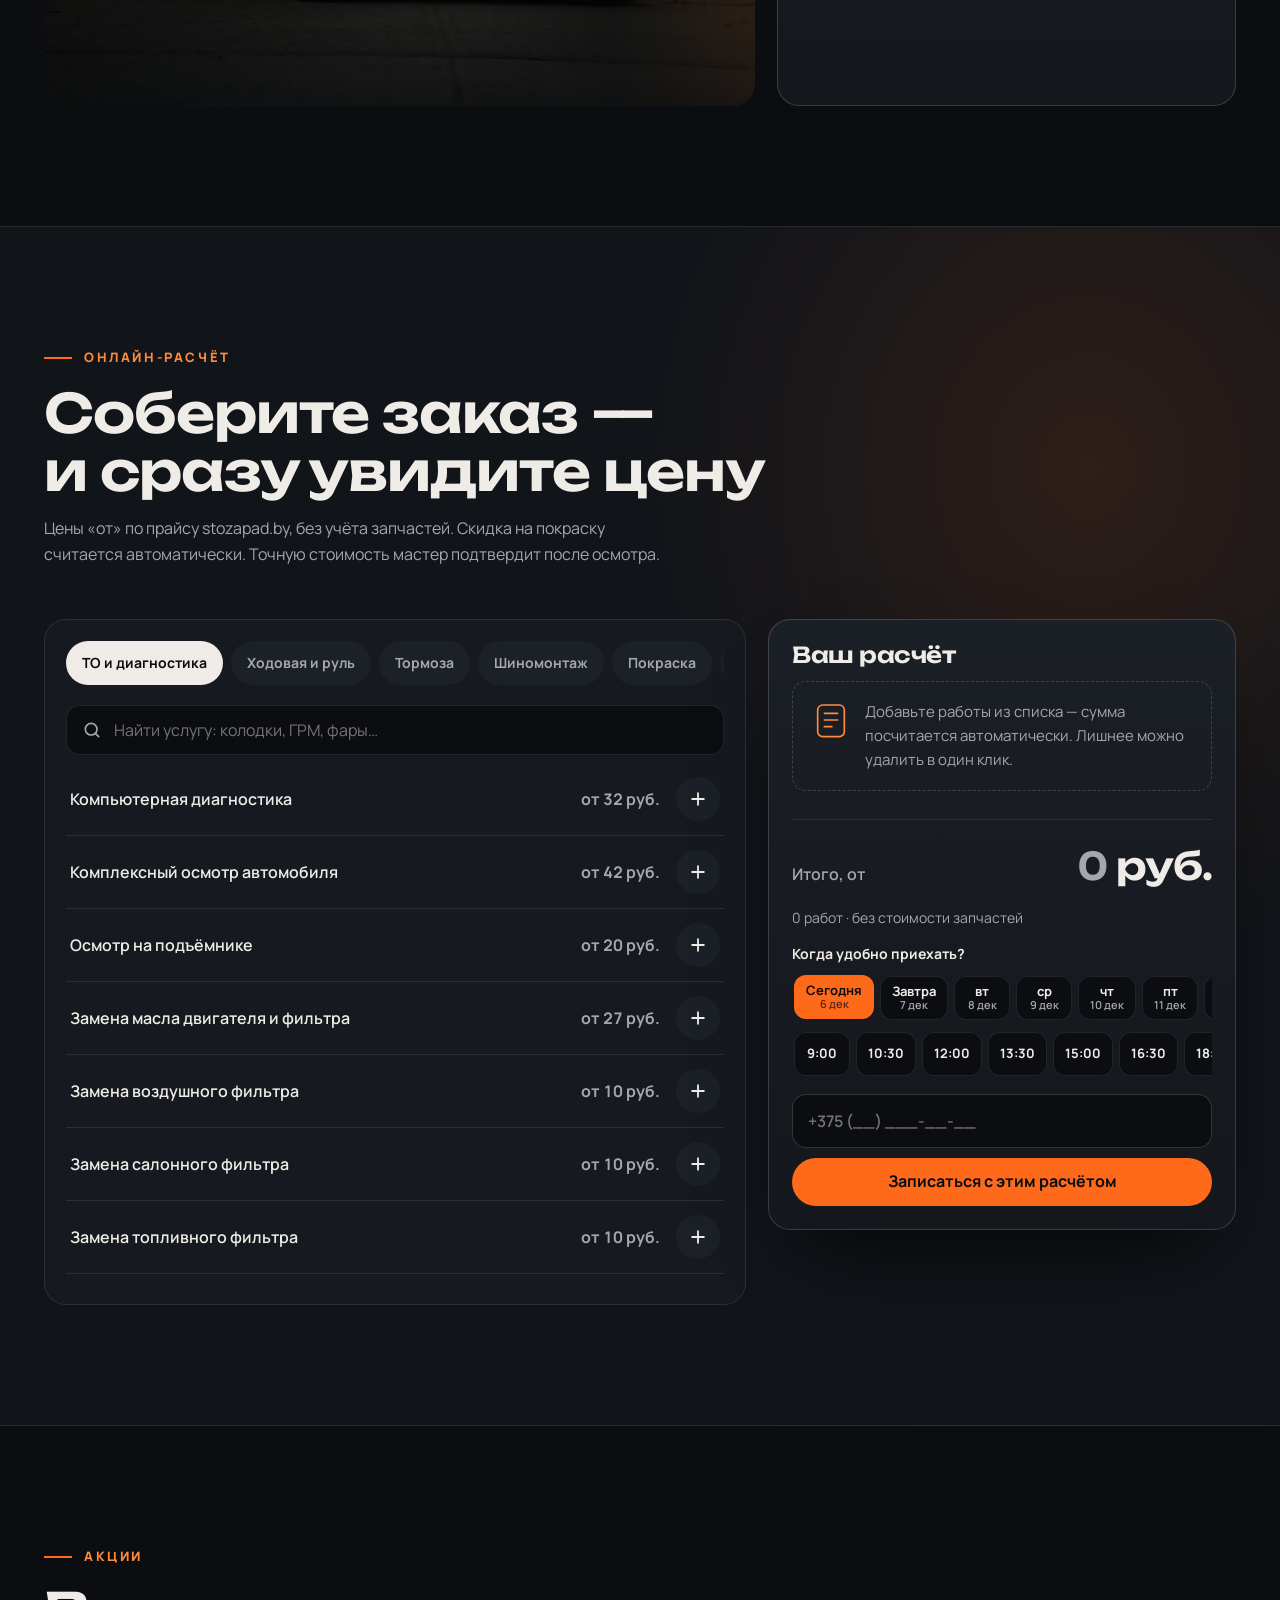
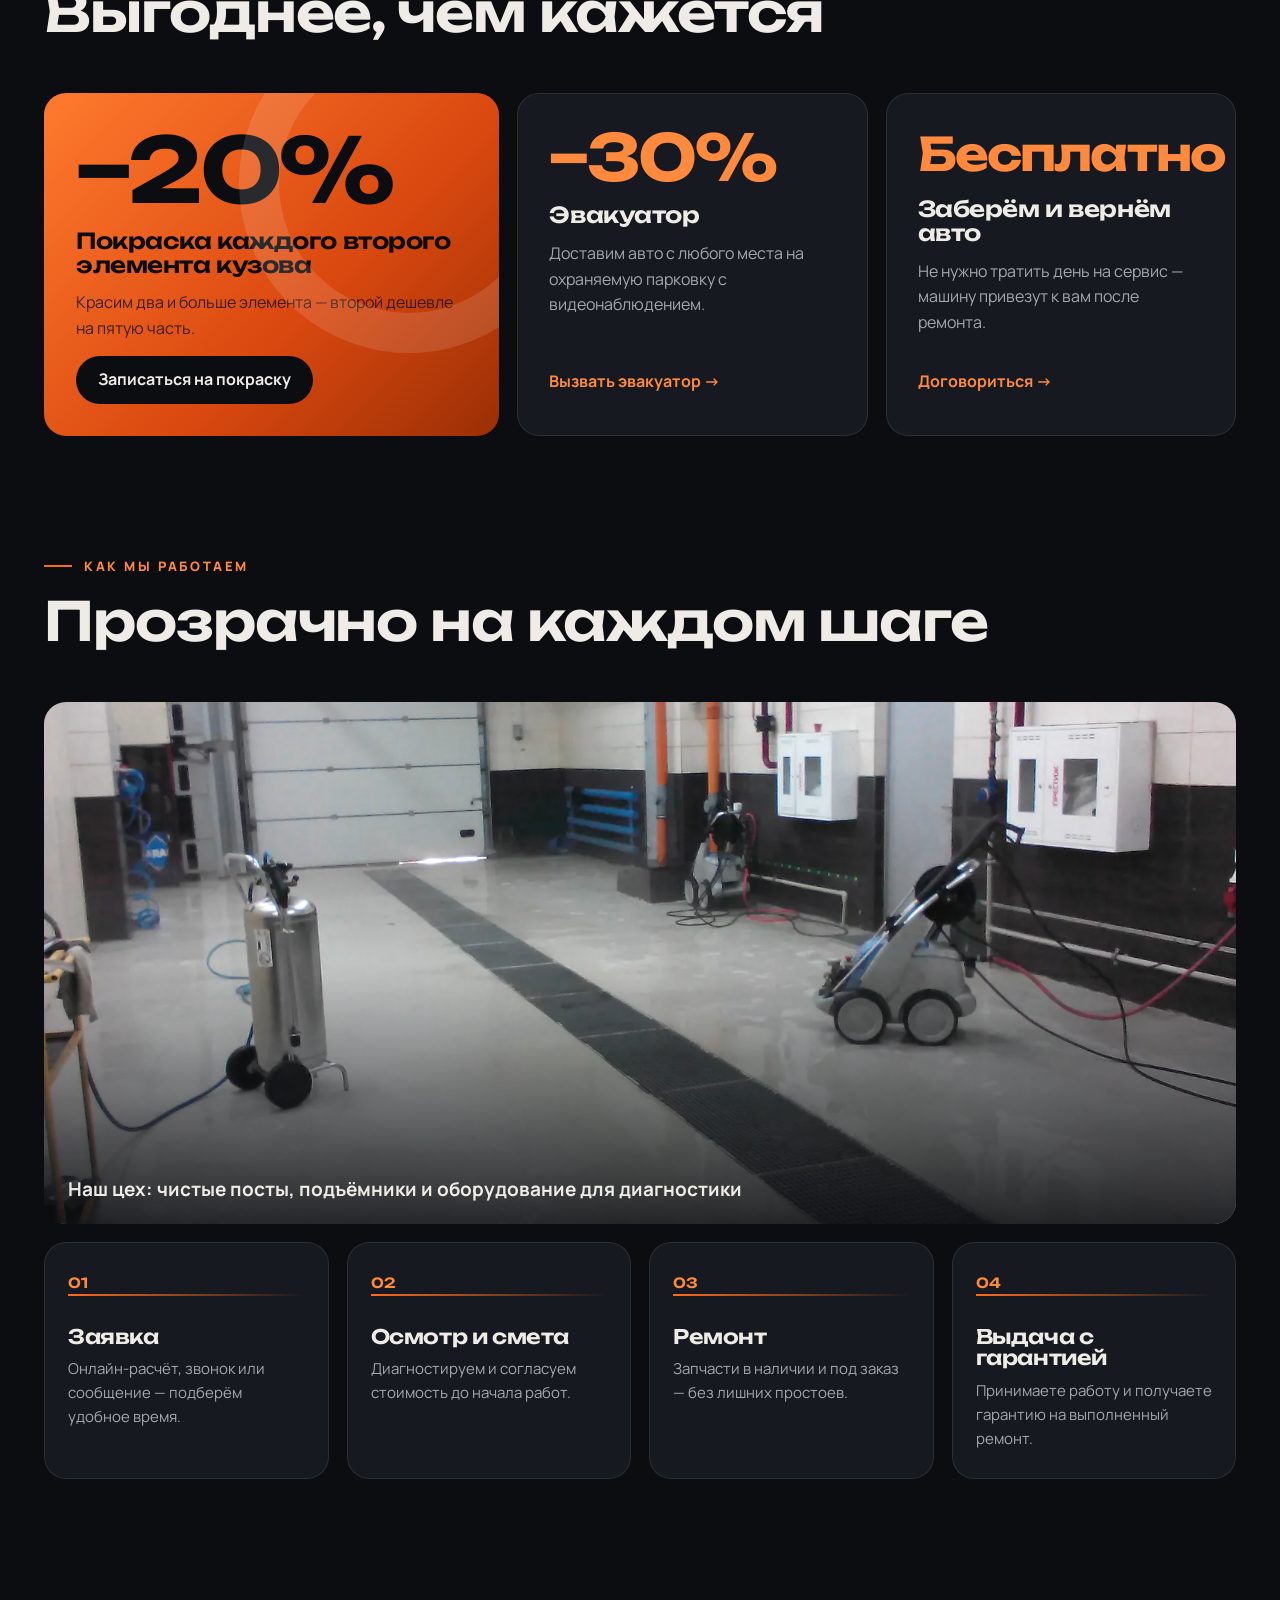
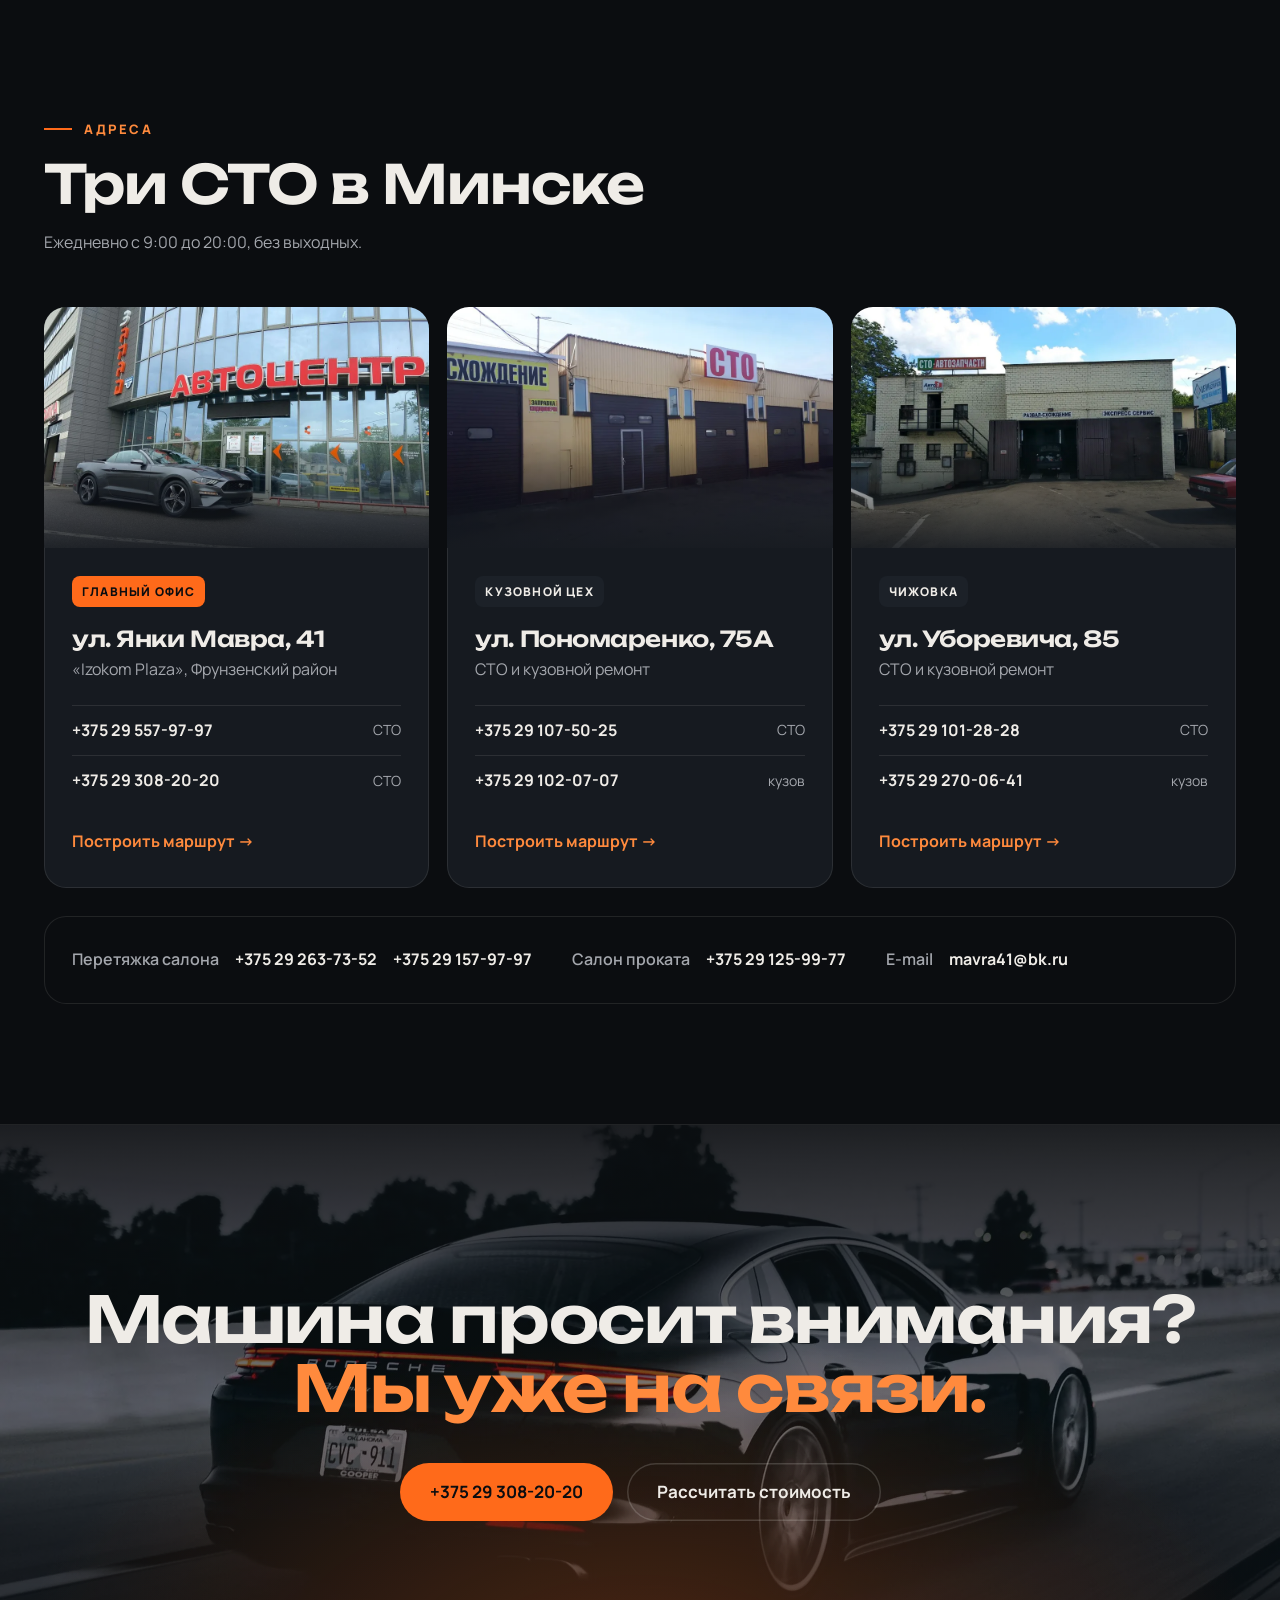
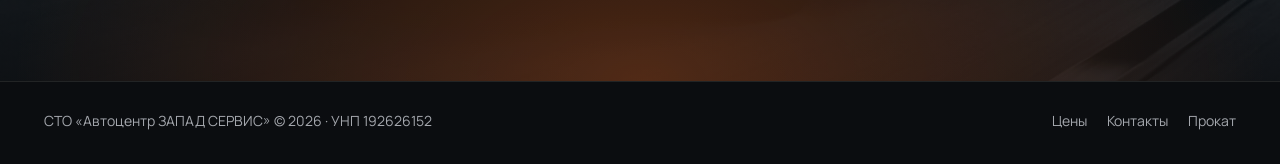
==== commit d4d68f38: "Цены сверены со страницами услуг, «Где беспокоит?» без цен, фото СТО, скидка на покраску, фикс мобил" ====
--- a/index.html
+++ b/index.html
@@ -105,11 +105,11 @@
     <div class="bento">
       <a class="card card--xl reveal tilt" href="https://stozapad.by/uslugi/pokraska-avto/">
         <img src="assets/img/svc-paint.webp" alt="Глянцевый красный кузов после покраски" width="1200" height="1000" loading="lazy">
-        <div class="card__body"><span class="tag">−20% на второй элемент</span><h3>Покраска и кузов</h3><p>Покраска в камере, локальный ремонт, восстановление геометрии на стапеле.</p></div>
+        <div class="card__body"><span class="tag">−20% на второй элемент</span><h3>Покраска и кузов</h3><p>Покраска в камере, локальный ремонт, восстановление геометрии на стапеле. Элемент — от 300 руб.</p></div>
       </a>
       <a class="card reveal d1 tilt" href="https://stozapad.by/uslugi/razval-skhozhdenie-3d/">
-        <img src="assets/img/svc-wheel.webp" alt="Мастер снимает колесо гайковёртом" width="900" height="700" loading="lazy">
-        <div class="card__body"><span class="price">от 29 руб.</span><h3>Развал-схождение 3D</h3></div>
+        <img src="assets/img/svc-wheel.webp" alt="Датчики 3D-стенда развал-схождения на колесе" width="685" height="533" loading="lazy">
+        <div class="card__body"><span class="price">от 35 руб.</span><h3>Развал-схождение 3D</h3></div>
       </a>
       <a class="card reveal d2 tilt" href="https://stozapad.by/uslugi/diagnostika-avtomobilya/kompyuternaya-diagnostika-avtomobilya/">
         <img src="assets/img/svc-diag.webp" alt="Мастер работает в моторном отсеке" width="900" height="700" loading="lazy">
@@ -117,7 +117,7 @@
       </a>
       <a class="card reveal tilt" href="https://stozapad.by/uslugi/avtoehlektrika/zapravka-avtokondicionera/">
         <img src="assets/img/svc-ac.webp" alt="Салон и приборная панель автомобиля" width="900" height="700" loading="lazy">
-        <div class="card__body"><span class="price">от 40 руб.</span><h3>Заправка кондиционера</h3></div>
+        <div class="card__body"><span class="price">от 80 руб.</span><h3>Заправка кондиционера</h3></div>
       </a>
       <a class="card reveal d1 tilt" href="https://stozapad.by/uslugi/chip-tyuning/">
         <img src="assets/img/svc-chip.webp" alt="Моторный отсек спортивного автомобиля" width="900" height="700" loading="lazy">
@@ -125,11 +125,11 @@
       </a>
       <a class="card card--wide reveal tilt" href="https://stozapad.by/uslugi/peretyazhka-salona-avtomobilya/">
         <img src="assets/img/svc-interior.webp" alt="Руки на кожаном руле" width="1400" height="600" loading="lazy">
-        <div class="card__body"><span class="tag">Тюнинг-ателье</span><h3>Перетяжка салона</h3><p>Руль, сиденья, потолок, двери и торпеда — кожа, алькантара, экокожа. Гарантия 1 год.</p></div>
+        <div class="card__body"><span class="tag">Тюнинг-ателье</span><h3>Перетяжка салона</h3><p>Руль от 100 руб., сиденья, потолок, двери и торпеда — кожа, алькантара, экокожа. Гарантия 1 год.</p></div>
       </a>
       <a class="card reveal d1 tilt" href="https://stozapad.by/uslugi/detailing/">
         <img src="assets/img/svc-detail.webp" alt="Мойка спортивного автомобиля под давлением" width="900" height="700" loading="lazy">
-        <div class="card__body"><span class="price">Керамика · плёнка</span><h3>Детейлинг</h3></div>
+        <div class="card__body"><span class="price">керамика от 300 руб.</span><h3>Детейлинг</h3></div>
       </a>
       <a class="card reveal d2 tilt" href="https://stozapad.by/uslugi/remont-dvigatelya/">
         <img src="assets/img/svc-engine.webp" alt="Ремень ГРМ и навесное оборудование двигателя" width="900" height="700" loading="lazy">
@@ -145,7 +145,7 @@
     <div class="head reveal">
       <p class="kicker">Интерактив</p>
       <h2>Где беспокоит? <br class="br-lg">Нажмите на точку</h2>
-      <p class="head__sub">Отметьте, что вы замечаете, — подскажем, какие работы обычно нужны, и сразу добавим их в расчёт.</p>
+      <p class="head__sub">Выберите зону — покажем основные работы. Отмеченные попадут в онлайн-расчёт ниже.</p>
     </div>
     <div class="doc reveal">
       <div class="doc__stage">
@@ -164,7 +164,7 @@
     <div class="head reveal">
       <p class="kicker">Онлайн-расчёт</p>
       <h2>Соберите заказ — <br class="br-lg">и сразу увидите цену</h2>
-      <p class="head__sub">Цены взяты из действующего прайса «от», без учёта запчастей. Точную стоимость мастер подтвердит после осмотра.</p>
+      <p class="head__sub">Цены «от» по прайсу stozapad.by, без учёта запчастей. Скидка на покраску считается автоматически. Точную стоимость мастер подтвердит после осмотра.</p>
     </div>
 
     <div class="calc reveal">
@@ -190,6 +190,7 @@
         <ul class="cart__list"></ul>
         <div class="cart__foot">
           <div class="cart__total"><span>Итого, от</span><b><span class="total-num">0</span> руб.</b></div>
+          <p class="cart__disc" hidden><span>Акция: −20% на каждый второй элемент кузова</span><b></b></p>
           <p class="cart__note"><span class="cart__count">0 работ</span> · без стоимости запчастей</p>
           <div class="slots">
             <p class="slots__label">Когда удобно приехать?</p>
@@ -245,6 +246,7 @@
       <p class="kicker">Как мы работаем</p>
       <h2>Прозрачно на каждом шаге</h2>
     </div>
+    <figure class="shop reveal"><img src="assets/img/workshop.webp" alt="Ремонтная зона автоцентра ЗАПАД" width="1600" height="700" loading="lazy"><figcaption>Наш цех: чистые посты, подъёмники и оборудование для диагностики</figcaption></figure>
     <ol class="steps">
       <li class="step reveal"><span class="step__n">01</span><h3>Заявка</h3><p>Онлайн-расчёт, звонок или сообщение — подберём удобное время.</p></li>
       <li class="step reveal d1"><span class="step__n">02</span><h3>Осмотр и смета</h3><p>Диагностируем и согласуем стоимость до начала работ.</p></li>
@@ -264,6 +266,7 @@
     </div>
     <div class="locs">
       <article class="loc reveal">
+        <div class="loc__ph"><img src="assets/img/loc-mavra.webp" alt="Здание автоцентра на ул. Янки Мавра, 41" width="960" height="600" loading="lazy"></div>
         <span class="loc__badge">Главный офис</span>
         <h3>ул. Янки Мавра, 41</h3>
         <p class="loc__sub">«Izokom Plaza», Фрунзенский район</p>
@@ -271,6 +274,7 @@
         <a class="link-arrow" href="https://yandex.by/maps/?text=%D0%9C%D0%B8%D0%BD%D1%81%D0%BA%2C%20%D1%83%D0%BB.%20%D0%AF%D0%BD%D0%BA%D0%B8%20%D0%9C%D0%B0%D0%B2%D1%80%D0%B0%2C%2041" target="_blank" rel="noopener">Построить маршрут →</a>
       </article>
       <article class="loc reveal d1">
+        <div class="loc__ph"><img src="assets/img/loc-ponomarenko.webp" alt="СТО на ул. Пономаренко, 75А" width="960" height="600" loading="lazy"></div>
         <span class="loc__badge loc__badge--alt">Кузовной цех</span>
         <h3>ул. Пономаренко, 75А</h3>
         <p class="loc__sub">СТО и кузовной ремонт</p>
@@ -278,6 +282,7 @@
         <a class="link-arrow" href="https://yandex.by/maps/?text=%D0%9C%D0%B8%D0%BD%D1%81%D0%BA%2C%20%D1%83%D0%BB.%20%D0%9F%D0%BE%D0%BD%D0%BE%D0%BC%D0%B0%D1%80%D0%B5%D0%BD%D0%BA%D0%BE%2C%2075%D0%90" target="_blank" rel="noopener">Построить маршрут →</a>
       </article>
       <article class="loc reveal d2">
+        <div class="loc__ph"><img src="assets/img/loc-uborevicha.webp" alt="СТО на ул. Уборевича, 85" width="960" height="600" loading="lazy"></div>
         <span class="loc__badge loc__badge--alt">Чижовка</span>
         <h3>ул. Уборевича, 85</h3>
         <p class="loc__sub">СТО и кузовной ремонт</p>
--- a/assets/css/style.css
+++ b/assets/css/style.css
@@ -357,6 +357,42 @@
 }
 @media (hover:none){.card{transform:none!important}}
 
+
+/* ---------- v3: doctor list, discount, photos ---------- */
+.doc__list{list-style:none;margin:0;padding:0}
+.doc__list .svc{padding:10px 0}
+.doc__tabs{display:flex;flex-wrap:wrap;gap:6px;margin-top:4px;padding-top:14px;border-top:1px solid var(--line)}
+.doc__tabs button{min-height:44px;padding:0 12px;border-radius:999px;border:0;background:var(--surface-2);color:var(--muted);font-weight:700;font-size:13px;cursor:pointer;transition:background .2s,color .2s}
+.doc__tabs button:hover{color:var(--text)}
+.doc__tabs button[aria-pressed="true"]{background:var(--text);color:var(--bg)}
+.doc__actions{margin-top:0}
+.cart__disc{display:flex;justify-content:space-between;gap:12px;align-items:baseline;padding:10px 12px;border-radius:12px;background:rgba(61,220,151,.08);box-shadow:inset 0 0 0 1px rgba(61,220,151,.25);font-size:14px;animation:rowIn .4s var(--ease)}
+.cart__disc span{color:var(--muted);font-weight:600}
+.cart__disc b{color:var(--ok);white-space:nowrap;font-variant-numeric:tabular-nums}
+.loc{padding:0;overflow:hidden}
+.loc > :not(.loc__ph){margin-left:28px;margin-right:28px}
+.loc > :last-child{margin-bottom:24px}
+.loc__ph{position:relative;aspect-ratio:16/10;overflow:hidden;margin-bottom:22px}
+.loc__ph img{width:100%;height:100%;object-fit:cover;transition:transform 1.2s var(--ease)}
+.loc:hover .loc__ph img{transform:scale(1.05)}
+.loc__ph::after{content:"";position:absolute;inset:0;background:linear-gradient(180deg,transparent 55%,rgba(22,26,32,.9))}
+.loc__badge{position:relative}
+.shop{position:relative;margin:0 0 18px;border-radius:var(--r);overflow:hidden;aspect-ratio:16/7;box-shadow:inset 0 0 0 1px var(--line)}
+.shop img{width:100%;height:100%;object-fit:cover}
+.shop::after{content:"";position:absolute;inset:0;background:linear-gradient(180deg,transparent 50%,rgba(11,13,16,.85))}
+.shop figcaption{position:absolute;left:24px;right:24px;bottom:20px;z-index:1;font-weight:700;font-size:clamp(15px,1.6vw,19px)}
+/* карточки услуг: текст не обрезается — высота растёт под содержимое */
+.card{display:flex;flex-direction:column;justify-content:flex-end;min-height:0}
+.card__body{position:relative}
+@media (max-width:720px){
+  .bento{grid-auto-rows:auto}
+  .card{min-height:260px}
+  .card--xl{min-height:360px}
+  .card__body{padding:20px}
+  .loc > :not(.loc__ph){margin-left:18px;margin-right:18px}
+  .shop{aspect-ratio:4/3}
+}
+
 /* ---------- reveal ---------- */
 .reveal{opacity:0;transform:translateY(28px);transition:opacity .9s var(--ease),transform .9s var(--ease)}
 .reveal.is-in{opacity:1;transform:none}
@@ -415,3 +451,10 @@
   *,*::before,*::after{animation-duration:.01ms!important;animation-iteration-count:1!important;transition-duration:.01ms!important}
   .reveal{opacity:1;transform:none}
 }
+
+/* мобильная сетка услуг: высота строк по содержимому, чтобы текст карточек не обрезался */
+@media (max-width:720px){
+  .bento{grid-auto-rows:auto}
+  .card{min-height:260px}
+  .card--xl{min-height:380px}
+}
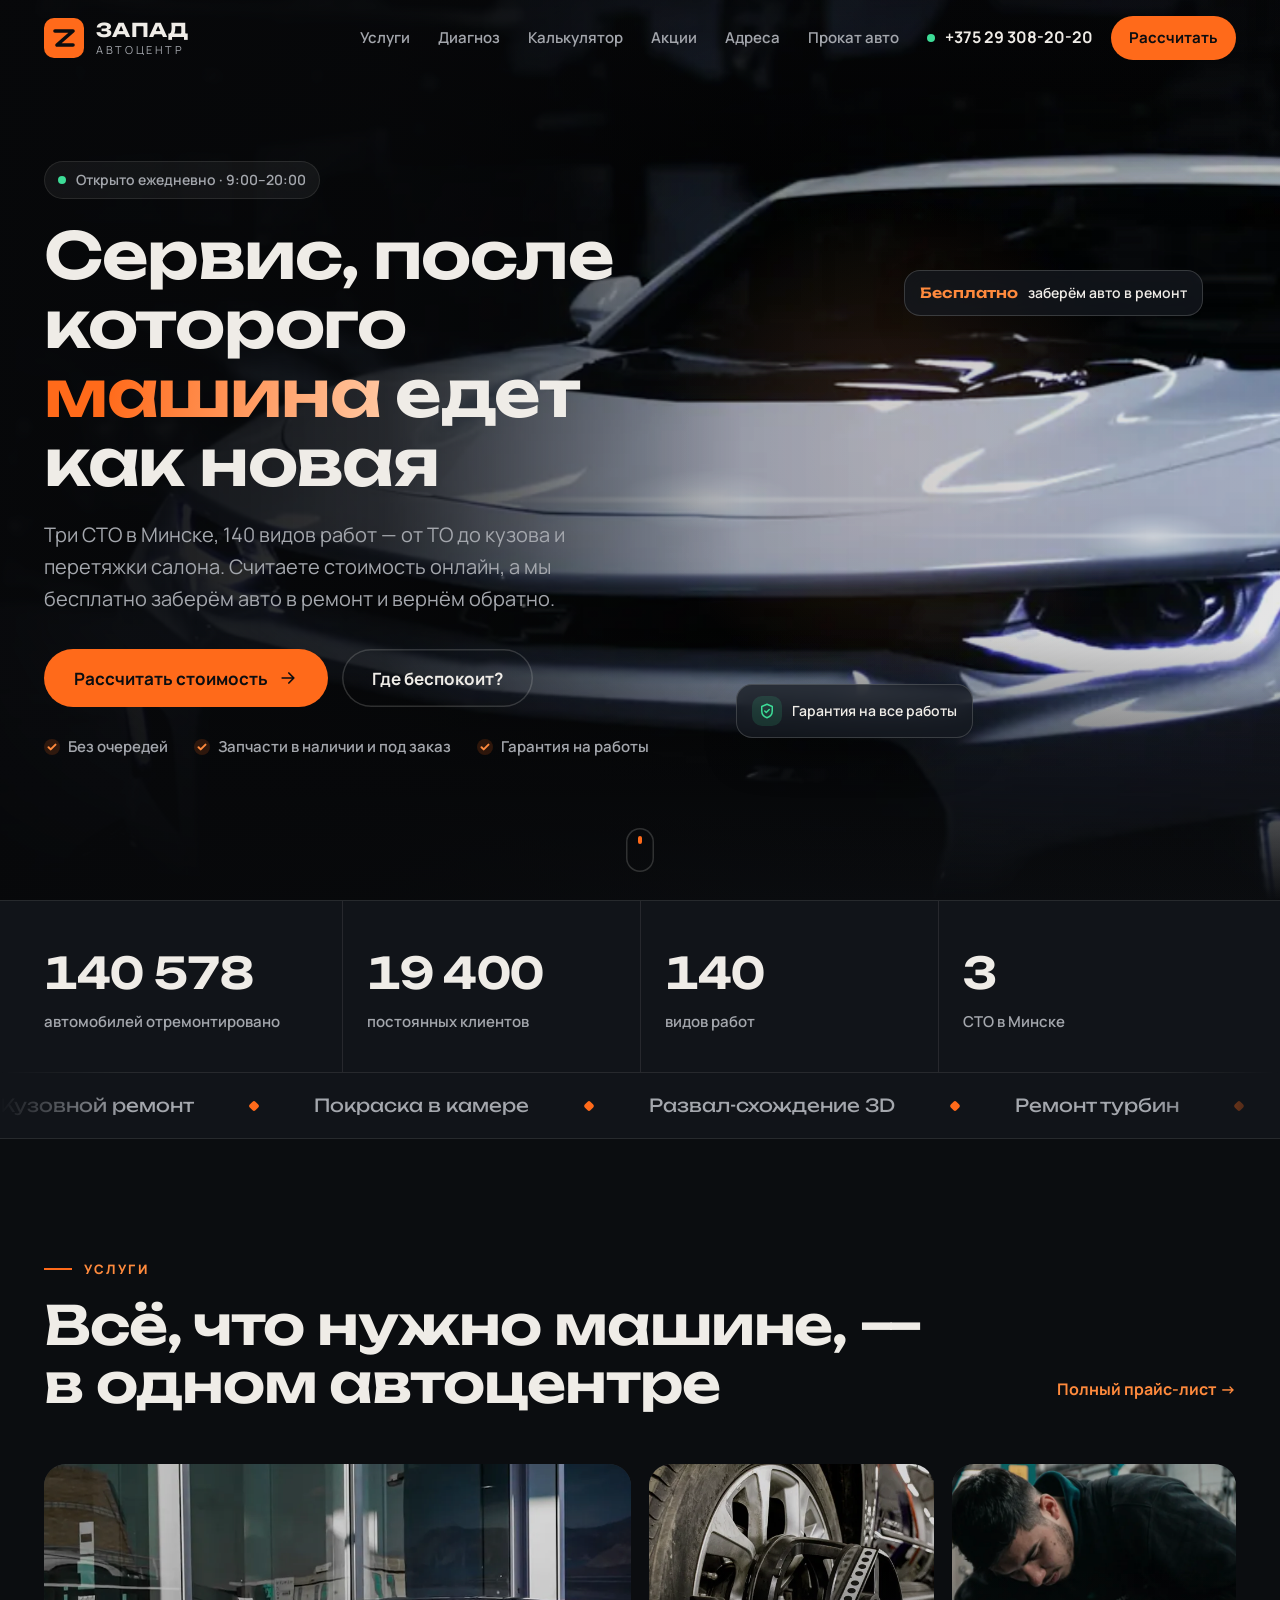
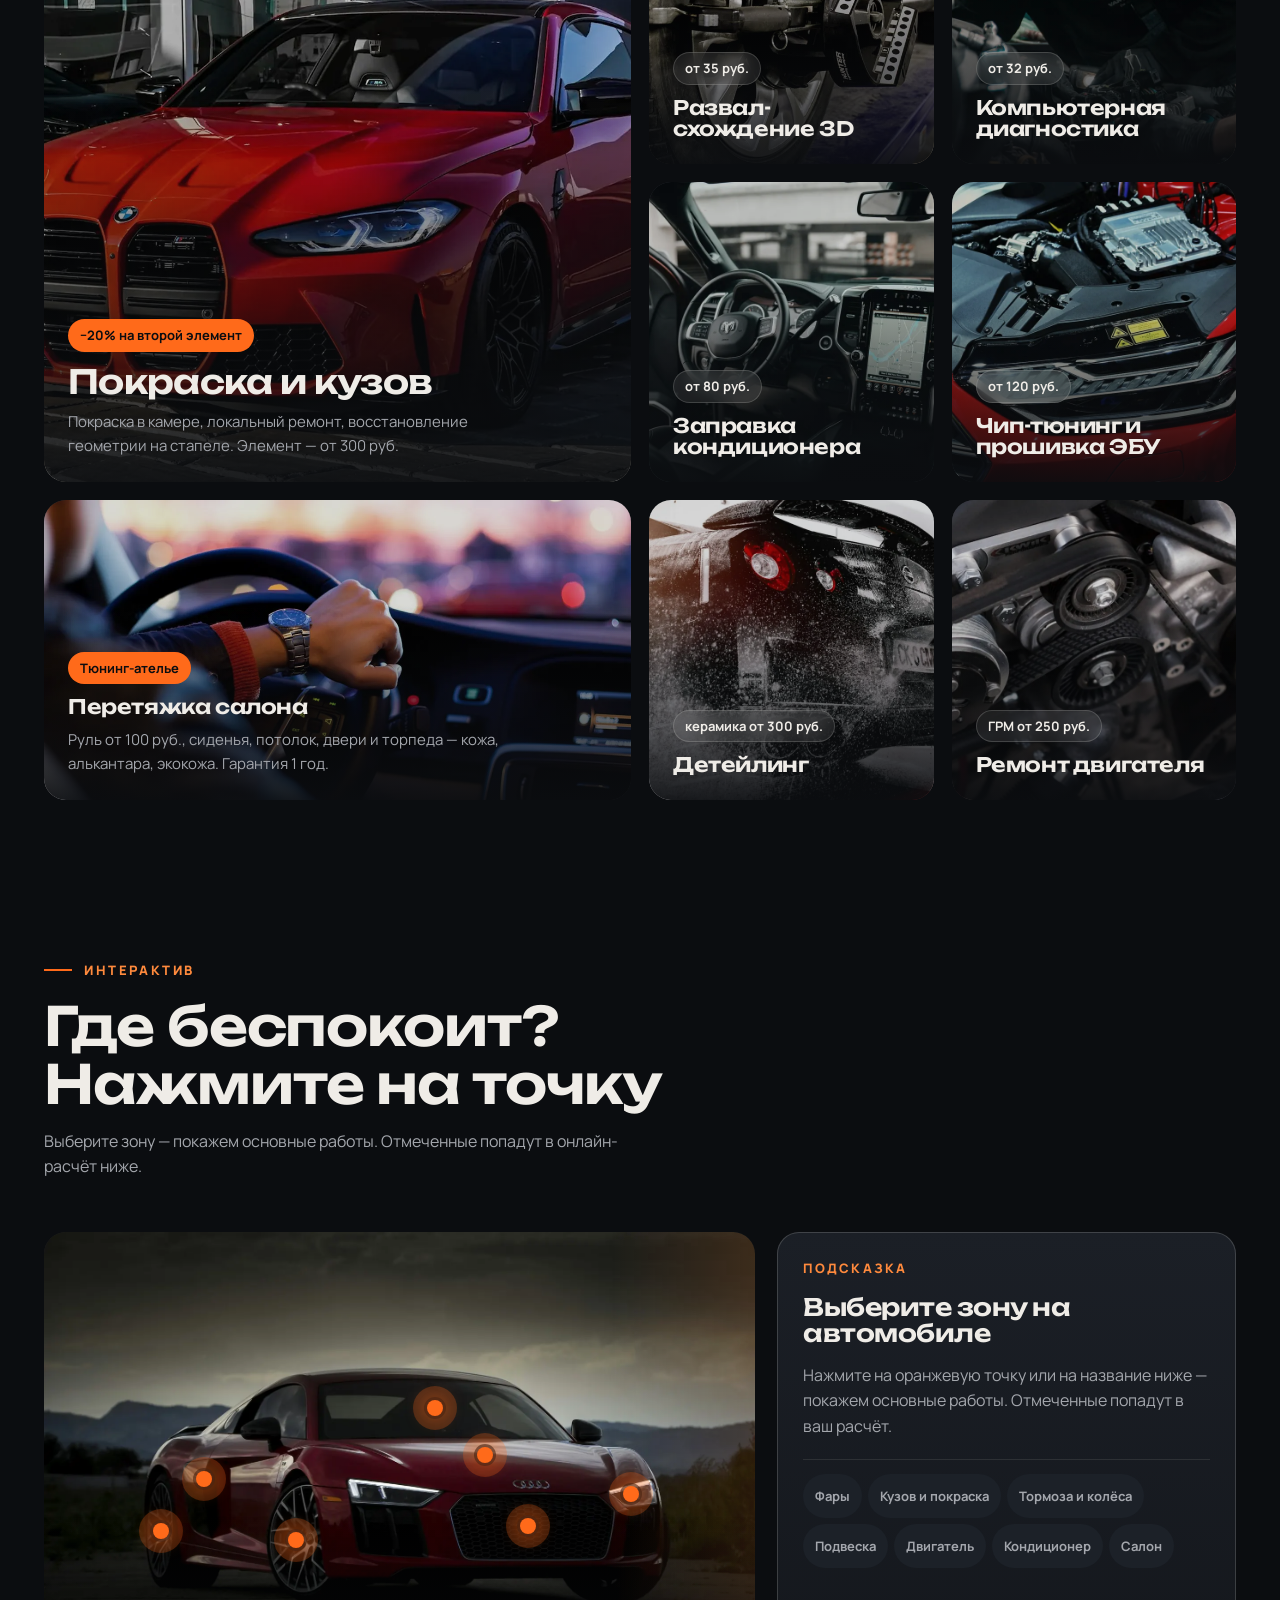
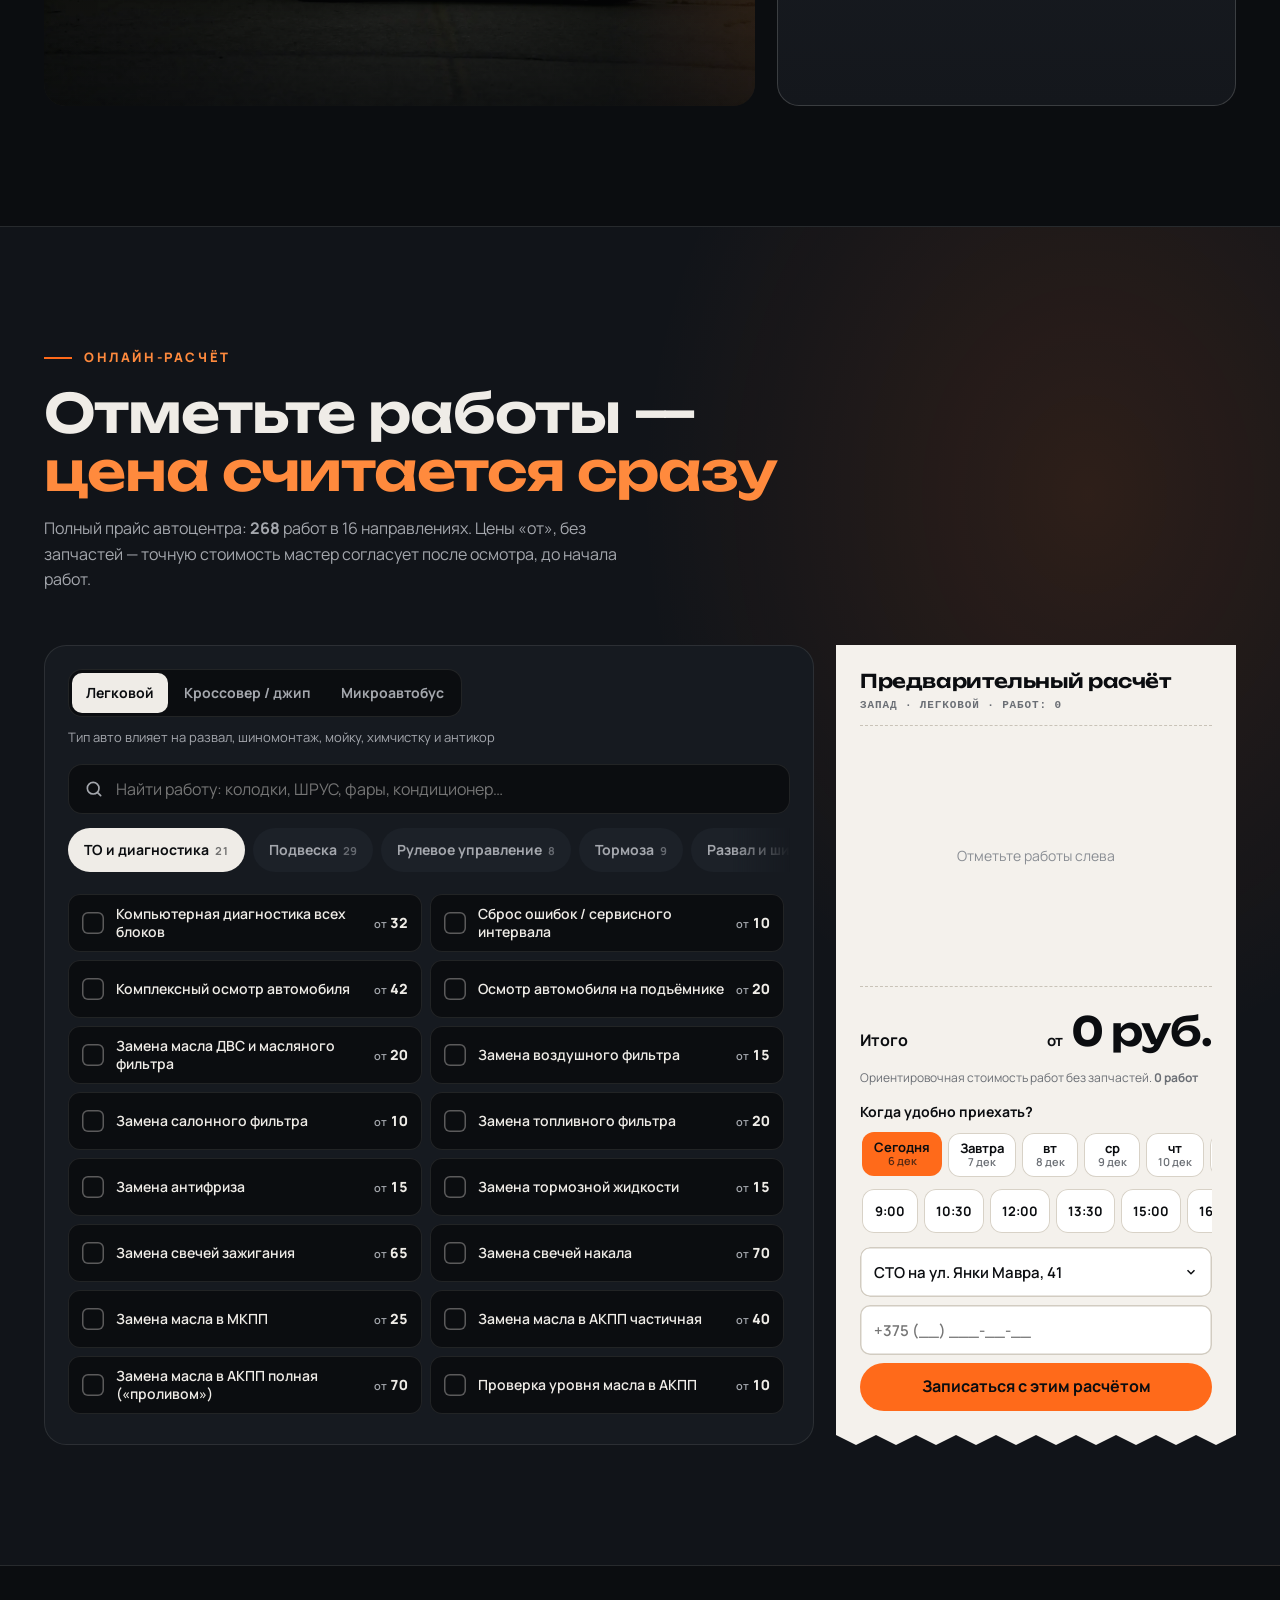
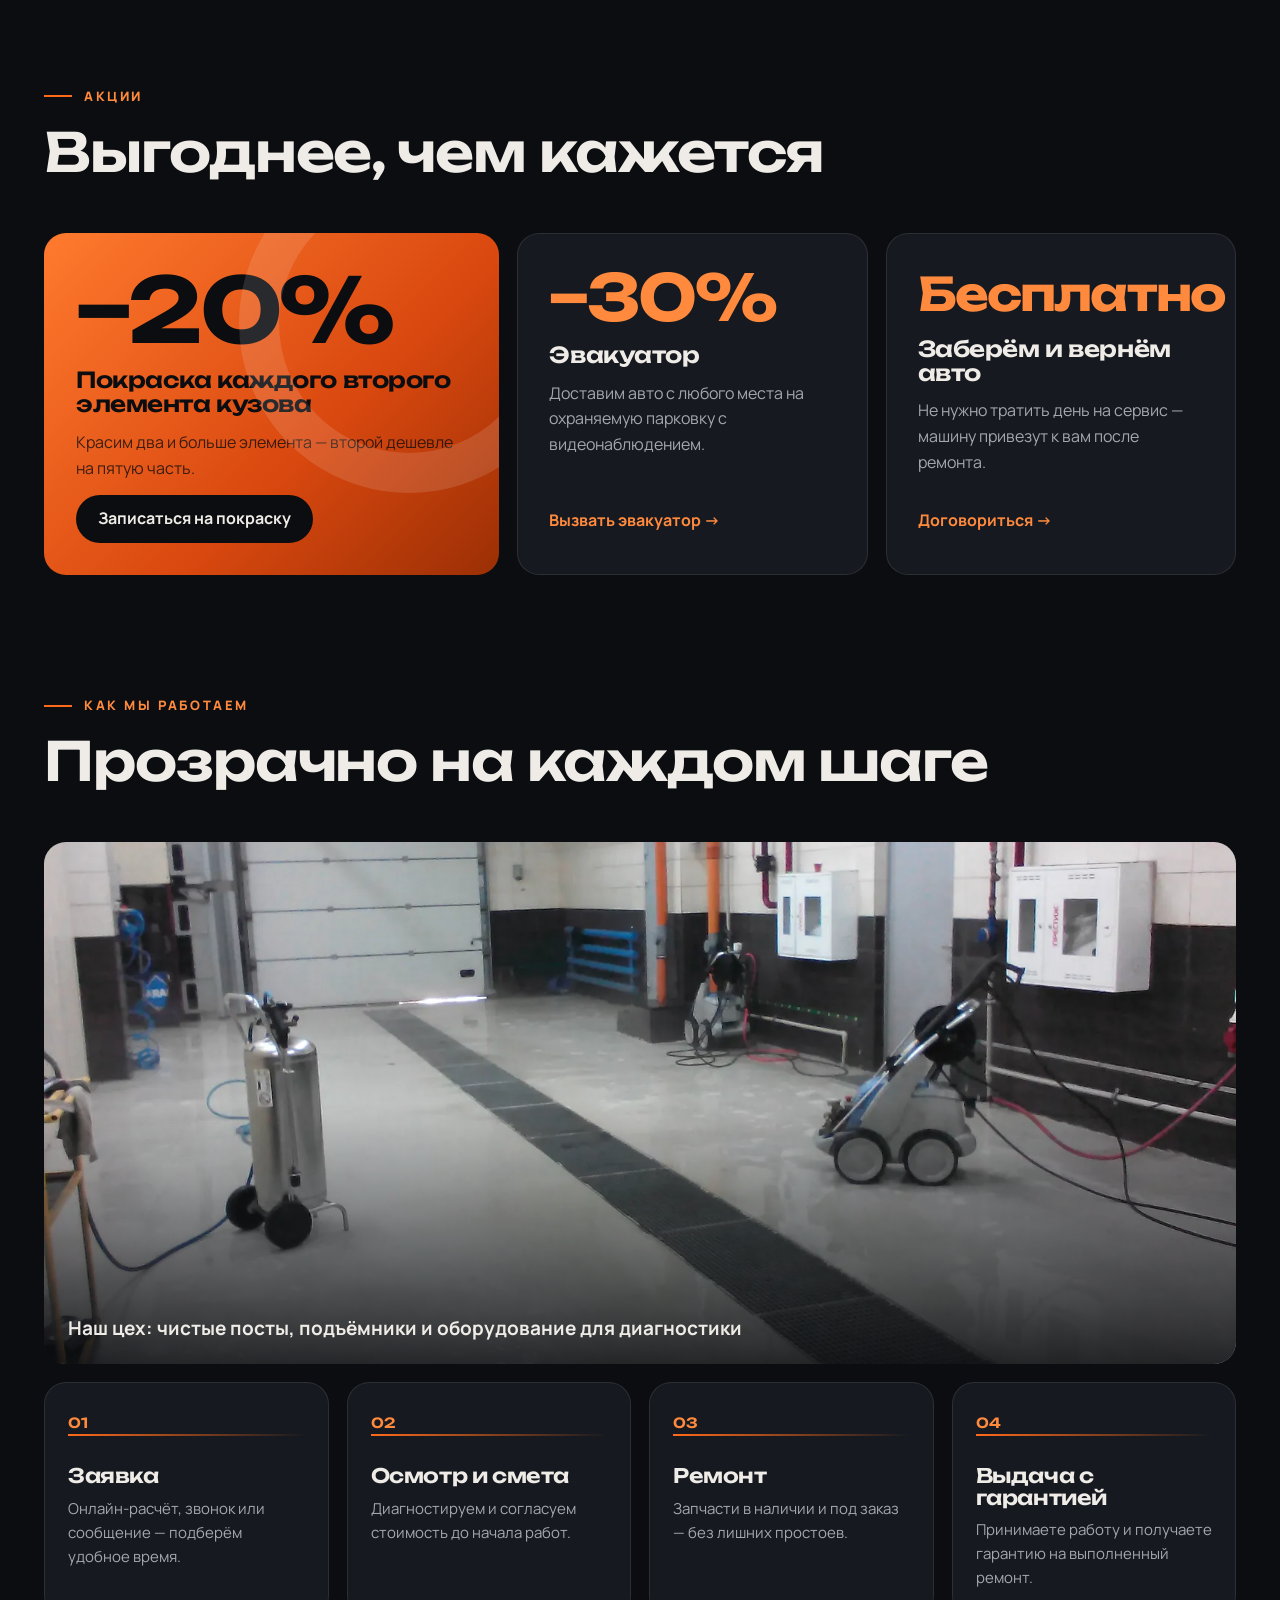
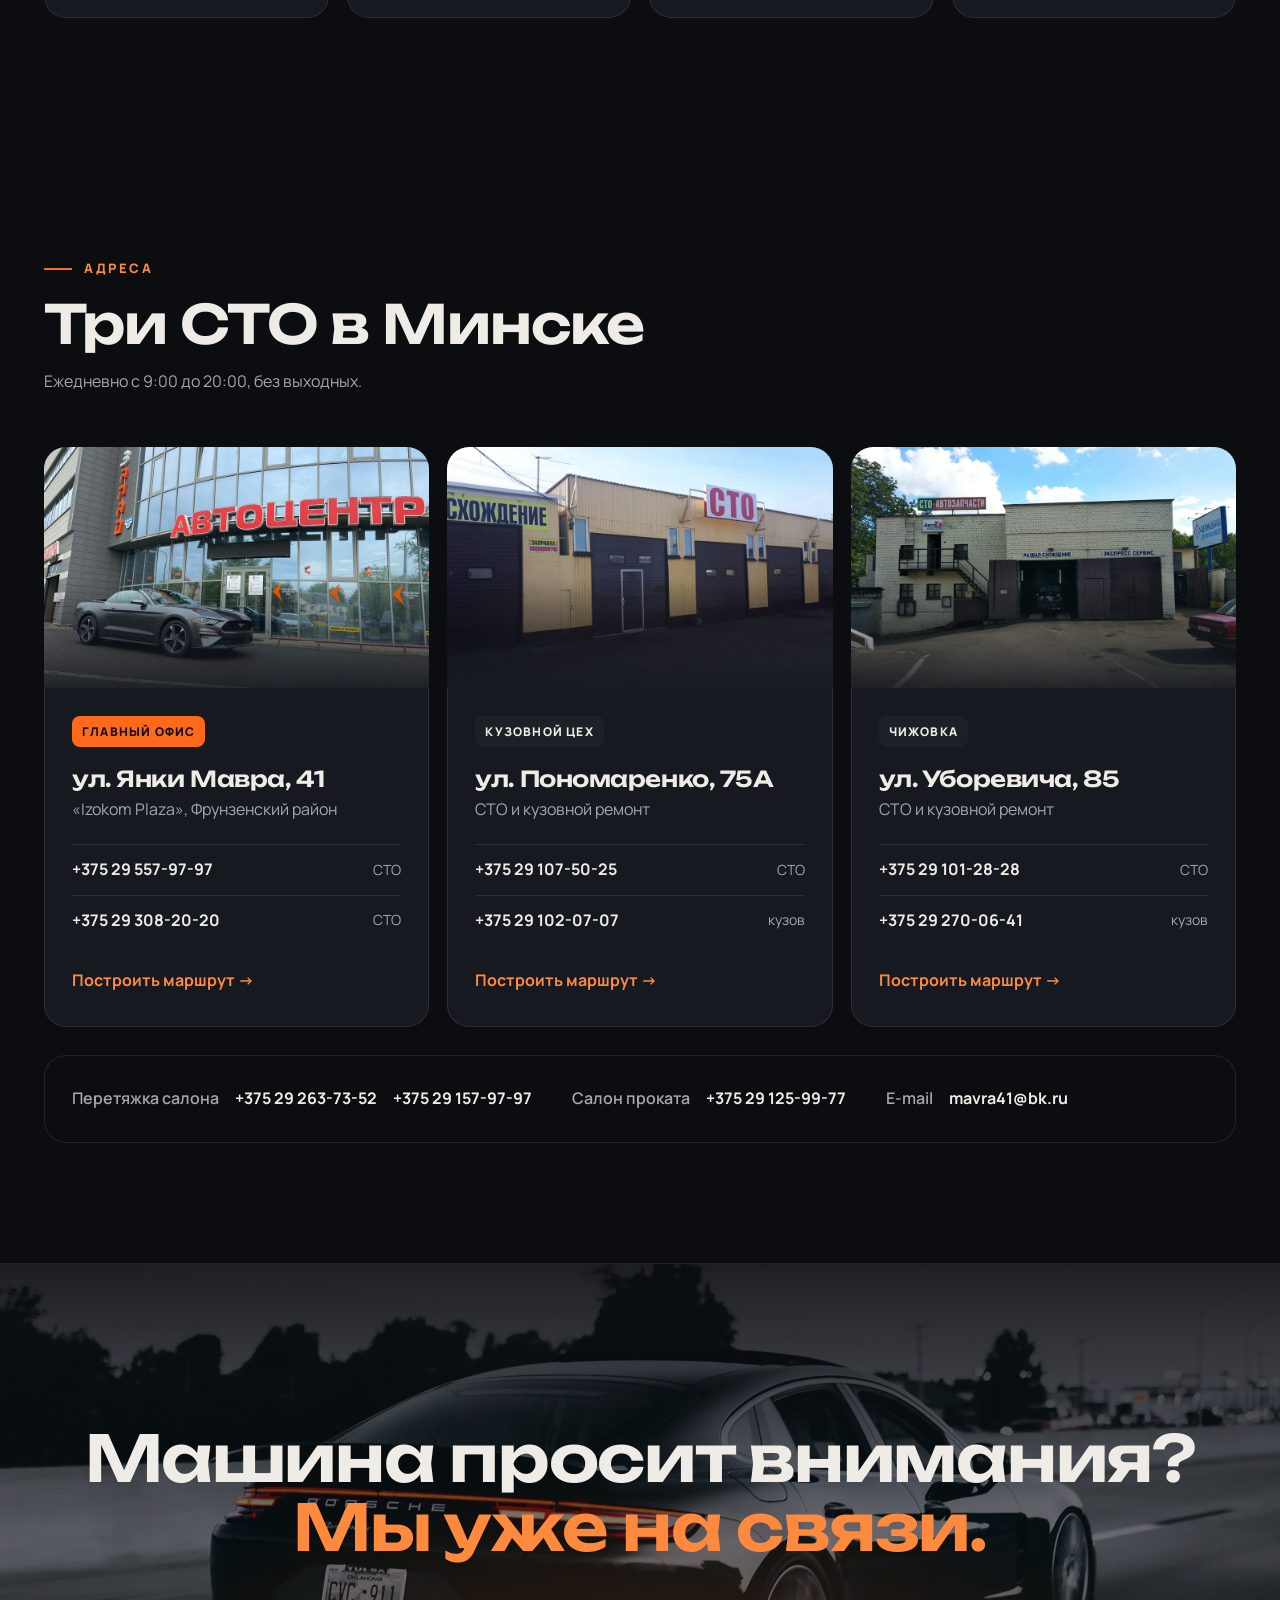
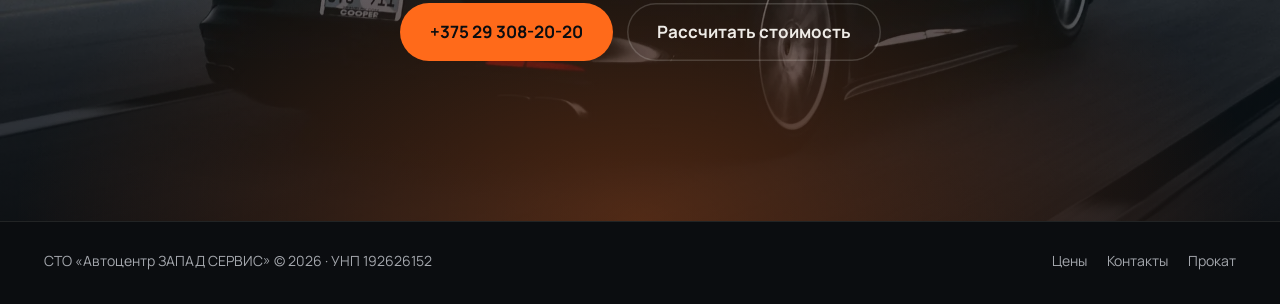
==== commit a882eba1: "Калькулятор как в RS-AUTO: 268 работ из прайса, тип авто, поиск, плитки с галочками, чек, колонки од" ====
--- a/index.html
+++ b/index.html
@@ -133,7 +133,7 @@
       </a>
       <a class="card reveal d2 tilt" href="https://stozapad.by/uslugi/remont-dvigatelya/">
         <img src="assets/img/svc-engine.webp" alt="Ремень ГРМ и навесное оборудование двигателя" width="900" height="700" loading="lazy">
-        <div class="card__body"><span class="price">ГРМ от 120 руб.</span><h3>Ремонт двигателя</h3></div>
+        <div class="card__body"><span class="price">ГРМ от 250 руб.</span><h3>Ремонт двигателя</h3></div>
       </a>
     </div>
   </div>
@@ -163,46 +163,58 @@
   <div class="wrap">
     <div class="head reveal">
       <p class="kicker">Онлайн-расчёт</p>
-      <h2>Соберите заказ — <br class="br-lg">и сразу увидите цену</h2>
-      <p class="head__sub">Цены «от» по прайсу stozapad.by, без учёта запчастей. Скидка на покраску считается автоматически. Точную стоимость мастер подтвердит после осмотра.</p>
+      <h2>Отметьте работы — <br class="br-lg"><em>цена считается сразу</em></h2>
+      <p class="head__sub">Полный прайс автоцентра: <b class="calc__total-n">268</b> работ в 16 направлениях. Цены «от», без запчастей — точную стоимость мастер согласует после осмотра, до начала работ.</p>
     </div>
 
     <div class="calc reveal">
       <div class="calc__pick">
-        <div class="calc__tabs" role="tablist" aria-label="Категории работ"></div>
+        <div class="calc__top">
+          <div class="seg" role="group" aria-label="Тип автомобиля">
+            <button type="button" data-car="car" aria-pressed="true">Легковой</button>
+            <button type="button" data-car="suv" aria-pressed="false">Кроссовер / джип</button>
+            <button type="button" data-car="bus" aria-pressed="false">Микроавтобус</button>
+          </div>
+          <small>Тип авто влияет на развал, шиномонтаж, мойку, химчистку и антикор</small>
+        </div>
         <label class="calc__search">
           <svg viewBox="0 0 24 24" aria-hidden="true"><circle cx="11" cy="11" r="7" fill="none" stroke="currentColor" stroke-width="2"/><path d="M20 20l-4-4" stroke="currentColor" stroke-width="2" stroke-linecap="round"/></svg>
-          <span class="sr">Поиск услуги</span>
-          <input type="search" placeholder="Найти услугу: колодки, ГРМ, фары…" autocomplete="off">
+          <span class="sr">Поиск по работам</span>
+          <input type="search" placeholder="Найти работу: колодки, ШРУС, фары, кондиционер…" autocomplete="off">
+          <span class="calc__found" aria-live="polite"></span>
         </label>
-        <ul class="calc__list" aria-live="polite"></ul>
+        <div class="calc__tabs" role="group" aria-label="Направления"></div>
+        <div class="calc__items"></div>
       </div>
 
       <aside class="calc__cart" aria-label="Предварительный расчёт">
         <div class="cart__head">
-          <h3>Ваш расчёт</h3>
+          <h3>Предварительный расчёт</h3>
           <button class="cart__clear" type="button" hidden>Очистить</button>
         </div>
-        <div class="cart__empty">
-          <svg viewBox="0 0 48 48" aria-hidden="true"><rect x="8" y="6" width="32" height="38" rx="6" fill="none" stroke="currentColor" stroke-width="2"/><path d="M16 16h16M16 24h16M16 32h9" stroke="currentColor" stroke-width="2" stroke-linecap="round"/></svg>
-          <p>Добавьте работы из списка — сумма посчитается автоматически. Лишнее можно удалить в один клик.</p>
+        <p class="cart__meta">ЗАПАД · легковой · работ: 0</p>
+        <ul class="cart__list"></ul>
+        <p class="cart__empty">Отметьте работы слева</p>
+        <p class="cart__disc" hidden><span>−20% на каждый второй элемент кузова</span><b></b></p>
+        <div class="cart__total"><span>Итого</span><b><small>от</small> <span class="total-num">0</span> руб.</b></div>
+        <p class="cart__note">Ориентировочная стоимость работ без запчастей. <span class="cart__count">0 работ</span></p>
+        <div class="slots">
+          <p class="slots__label">Когда удобно приехать?</p>
+          <div class="slots__days" role="group" aria-label="День"></div>
+          <div class="slots__times" role="group" aria-label="Время"></div>
         </div>
-        <ul class="cart__list"></ul>
-        <div class="cart__foot">
-          <div class="cart__total"><span>Итого, от</span><b><span class="total-num">0</span> руб.</b></div>
-          <p class="cart__disc" hidden><span>Акция: −20% на каждый второй элемент кузова</span><b></b></p>
-          <p class="cart__note"><span class="cart__count">0 работ</span> · без стоимости запчастей</p>
-          <div class="slots">
-            <p class="slots__label">Когда удобно приехать?</p>
-            <div class="slots__days" role="group" aria-label="День"></div>
-            <div class="slots__times" role="group" aria-label="Время"></div>
-          </div>
-          <form class="cart__form" novalidate>
-            <label><span class="sr">Ваш телефон</span><input type="tel" name="phone" placeholder="+375 (__) ___-__-__" required inputmode="tel" autocomplete="tel"></label>
-            <button class="btn btn--block" type="submit">Записаться с этим расчётом</button>
-          </form>
-          <p class="cart__ok" hidden role="status">Открыли письмо с вашим расчётом — отправьте его, и администратор перезвонит в рабочее время.</p>
-        </div>
+        <form class="cart__form" novalidate>
+          <label><span class="sr">Где удобнее</span>
+            <select name="station">
+              <option>СТО на ул. Янки Мавра, 41</option>
+              <option>СТО на ул. Пономаренко, 75А</option>
+              <option>СТО на ул. Уборевича, 85</option>
+            </select>
+          </label>
+          <label><span class="sr">Ваш телефон</span><input type="tel" name="phone" placeholder="+375 (__) ___-__-__" required inputmode="tel" autocomplete="tel"></label>
+          <button class="btn btn--block" type="submit">Записаться с этим расчётом</button>
+        </form>
+        <p class="cart__ok" hidden role="status">Открыли письмо с вашим расчётом — отправьте его, и администратор перезвонит в рабочее время.</p>
       </aside>
     </div>
   </div>
--- a/assets/css/style.css
+++ b/assets/css/style.css
@@ -458,3 +458,90 @@
   .card{min-height:260px}
   .card--xl{min-height:380px}
 }
+
+/* ===================== калькулятор v3 (как в RS-AUTO) ===================== */
+.head h2 em{font-style:normal;color:var(--accent-2)}
+.calc{grid-template-columns:minmax(0,1fr) 400px;align-items:stretch;min-height:800px}
+.calc__pick{display:flex;flex-direction:column;padding:24px;min-width:0}
+.calc__top{display:flex;justify-content:space-between;align-items:center;flex-wrap:wrap;gap:10px 16px;margin-bottom:16px}
+.calc__top small{color:var(--muted);font-size:13px}
+.seg{display:inline-flex;gap:2px;padding:4px;border-radius:14px;background:var(--bg);box-shadow:inset 0 0 0 1px var(--line)}
+.seg button{min-height:40px;padding:0 14px;border:0;border-radius:10px;background:transparent;color:var(--muted);font-weight:700;font-size:14px;cursor:pointer;transition:background .2s,color .2s}
+.seg button:hover{color:var(--text)}
+.seg button[aria-pressed="true"]{background:var(--text);color:var(--bg)}
+.calc__search{position:relative;margin:0 0 14px}
+.calc__search input{padding-right:120px}
+.calc__found{position:absolute;right:16px;top:50%;transform:translateY(-50%);font-size:12px;font-weight:600;color:var(--muted);pointer-events:none}
+.calc__tabs{flex-wrap:nowrap;margin-bottom:14px;padding-bottom:8px;mask-image:linear-gradient(90deg,#000 92%,transparent)}
+.tab i{font-style:normal;font-size:11px;font-weight:700;opacity:.55;margin-left:6px;font-variant-numeric:tabular-nums}
+.tab i.is-picked{opacity:1;color:var(--accent-2)}
+.tab[aria-pressed="true"]{background:var(--text);color:var(--bg)}
+.tab[aria-pressed="true"] i.is-picked{color:var(--accent)}
+.calc__items{flex:1 1 auto;height:0;min-height:360px;overflow-y:auto;display:grid;grid-template-columns:repeat(2,minmax(0,1fr));gap:8px;align-content:start;padding-right:6px;scrollbar-width:thin;scrollbar-color:#3a3f47 transparent}
+.item{display:flex;align-items:center;gap:12px;min-height:58px;padding:10px 14px;border:0;border-radius:12px;background:var(--bg);box-shadow:inset 0 0 0 1px var(--line);color:var(--text);text-align:left;cursor:pointer;min-width:0;transition:box-shadow .2s,background .2s,transform .15s;animation:rowIn .35s var(--ease) both}
+.item:hover{box-shadow:inset 0 0 0 1px var(--line-2)}
+.item:active{transform:scale(.99)}
+.item__box{flex:none;width:22px;height:22px;border-radius:6px;box-shadow:inset 0 0 0 1.5px rgba(239,236,231,.35);display:grid;place-items:center;transition:background .2s,box-shadow .2s}
+.item__box::after{content:"";width:10px;height:5px;border:2px solid var(--on-accent);border-top:0;border-right:0;transform:rotate(-45deg) translate(1px,-1px) scale(0);transition:transform .2s var(--ease)}
+.item.is-on{background:rgba(255,106,26,.08);box-shadow:inset 0 0 0 1.5px var(--accent)}
+.item.is-on .item__box{background:var(--accent);box-shadow:none}
+.item.is-on .item__box::after{transform:rotate(-45deg) translate(1px,-1px) scale(1)}
+.item__nm{flex:1;min-width:0;font-size:14px;font-weight:600;line-height:1.3}
+.item__nm small{display:block;margin-top:2px;font-size:12px;font-weight:600;color:var(--muted)}
+.item__pr{white-space:nowrap;font-weight:800;font-size:14px;font-variant-numeric:tabular-nums}
+.item__pr small{font-size:11px;font-weight:600;color:var(--muted)}
+.calc__none{grid-column:1/-1;padding:40px 10px;text-align:center;color:var(--muted)}
+.calc__none a{color:var(--accent-2);font-weight:700}
+
+/* чек */
+.calc__cart{position:relative;top:auto;display:flex;flex-direction:column;gap:10px;padding:26px 24px 34px;border-radius:0;background:#f4f1ec;color:#0b0d10;box-shadow:none;
+  clip-path:polygon(0 0,100% 0,100% calc(100% - 10px),95% 100%,90% calc(100% - 10px),85% 100%,80% calc(100% - 10px),75% 100%,70% calc(100% - 10px),65% 100%,60% calc(100% - 10px),55% 100%,50% calc(100% - 10px),45% 100%,40% calc(100% - 10px),35% 100%,30% calc(100% - 10px),25% 100%,20% calc(100% - 10px),15% 100%,10% calc(100% - 10px),5% 100%,0 calc(100% - 10px))}
+.calc__cart .cart__head h3{font-size:19px;color:#0b0d10}
+.calc__cart .cart__clear{color:#6b6f75}
+.calc__cart .cart__clear:hover{color:#0b0d10}
+.cart__meta{margin:-4px 0 2px;font:600 11px/1.4 ui-monospace,SFMono-Regular,Menlo,Consolas,monospace;letter-spacing:.08em;text-transform:uppercase;color:#6b6f75}
+.calc__cart .cart__list{flex:1 1 auto;height:0;min-height:150px;max-height:none;display:block;overflow-y:auto;padding:6px 0;border-top:1.5px dashed #c9c3b8;border-bottom:1.5px dashed #c9c3b8}
+.calc__cart .cart__list:empty{display:none}
+.calc__cart .cart__empty{flex:1 1 auto;min-height:150px;display:grid;place-items:center;padding:0;border:0;border-top:1.5px dashed #c9c3b8;border-bottom:1.5px dashed #c9c3b8;border-radius:0;color:#8a8e94;font-size:14px}
+.calc__cart .line{display:grid;grid-template-columns:minmax(0,1fr) auto 36px;gap:8px;align-items:center;padding:4px 0;background:none;box-shadow:none;border-radius:0;font-size:14px;color:#0b0d10;animation:lineIn .35s var(--ease) both}
+.line__name{line-height:1.3}
+.line__pr{font-weight:800;font-variant-numeric:tabular-nums;white-space:nowrap}
+.calc__cart .del{width:36px;height:36px;border-radius:8px;color:#8a8e94}
+.calc__cart .del svg{width:16px;height:16px}
+.calc__cart .del:hover{background:rgba(214,48,30,.1);color:#c2321f}
+.calc__cart .cart__disc{background:rgba(18,128,79,.1);box-shadow:inset 0 0 0 1px rgba(18,128,79,.3);color:#0b0d10}
+.calc__cart .cart__disc span{color:#3f4349}
+.calc__cart .cart__disc b{color:#12804f}
+.calc__cart .cart__total{margin-top:2px}
+.calc__cart .cart__total span{color:#0b0d10;font-weight:700}
+.calc__cart .cart__total b{font-size:40px;color:#0b0d10}
+.calc__cart .cart__total b small{font-size:15px;font-weight:700;font-family:var(--body)}
+.calc__cart .cart__note{margin-top:-4px;color:#6b6f75;font-size:12px;line-height:1.45}
+.calc__cart .cart__count{font-weight:700}
+.calc__cart .slots__label{color:#0b0d10}
+.calc__cart .slot{background:#fff;color:#0b0d10;box-shadow:inset 0 0 0 1px #d8d2c7}
+.calc__cart .slot small{color:#6b6f75}
+.calc__cart .slot[aria-pressed="true"]{background:var(--accent);color:var(--on-accent);box-shadow:none}
+.calc__cart .slot[aria-pressed="true"] small{color:rgba(11,13,16,.7)}
+.calc__cart .cart__form{gap:8px;margin-top:2px}
+.calc__cart .cart__form select,.calc__cart .cart__form input{width:100%;height:50px;border:0;border-radius:10px;background:#fff;color:#0b0d10;box-shadow:inset 0 0 0 1.5px #d2ccc1;font:600 15px var(--body);padding:0 14px;outline:none;appearance:none}
+.calc__cart .cart__form select{background:#fff url("data:image/svg+xml,%3Csvg xmlns='http://www.w3.org/2000/svg' width='14' height='14' viewBox='0 0 24 24' fill='none' stroke='%230b0d10' stroke-width='2.5'%3E%3Cpath d='m6 9 6 6 6-6'/%3E%3C/svg%3E") no-repeat right 14px center;cursor:pointer}
+.calc__cart .cart__form select:focus,.calc__cart .cart__form input:focus{box-shadow:inset 0 0 0 2px var(--accent)}
+.calc__cart .cart__form input.is-bad{box-shadow:inset 0 0 0 2px #d6301e}
+.calc__cart .cart__ok{color:#12804f}
+
+@media (max-width:1100px){
+  .calc{grid-template-columns:minmax(0,1fr);min-height:0}
+  .calc__items{height:auto;max-height:520px;min-height:0}
+  .calc__cart .cart__list{height:auto;max-height:300px;min-height:0}
+  .calc__cart .cart__empty{min-height:110px}
+}
+@media (max-width:720px){
+  .calc__pick{padding:16px}
+  .seg{display:grid;grid-template-columns:repeat(3,minmax(0,1fr));width:100%}
+  .seg button{padding:0 4px;font-size:12px;line-height:1.2}
+  .calc__items{grid-template-columns:minmax(0,1fr)}
+  .calc__search input{padding-right:16px}
+  .calc__found{display:none}
+  .calc__cart{padding:22px 18px 30px}
+}
